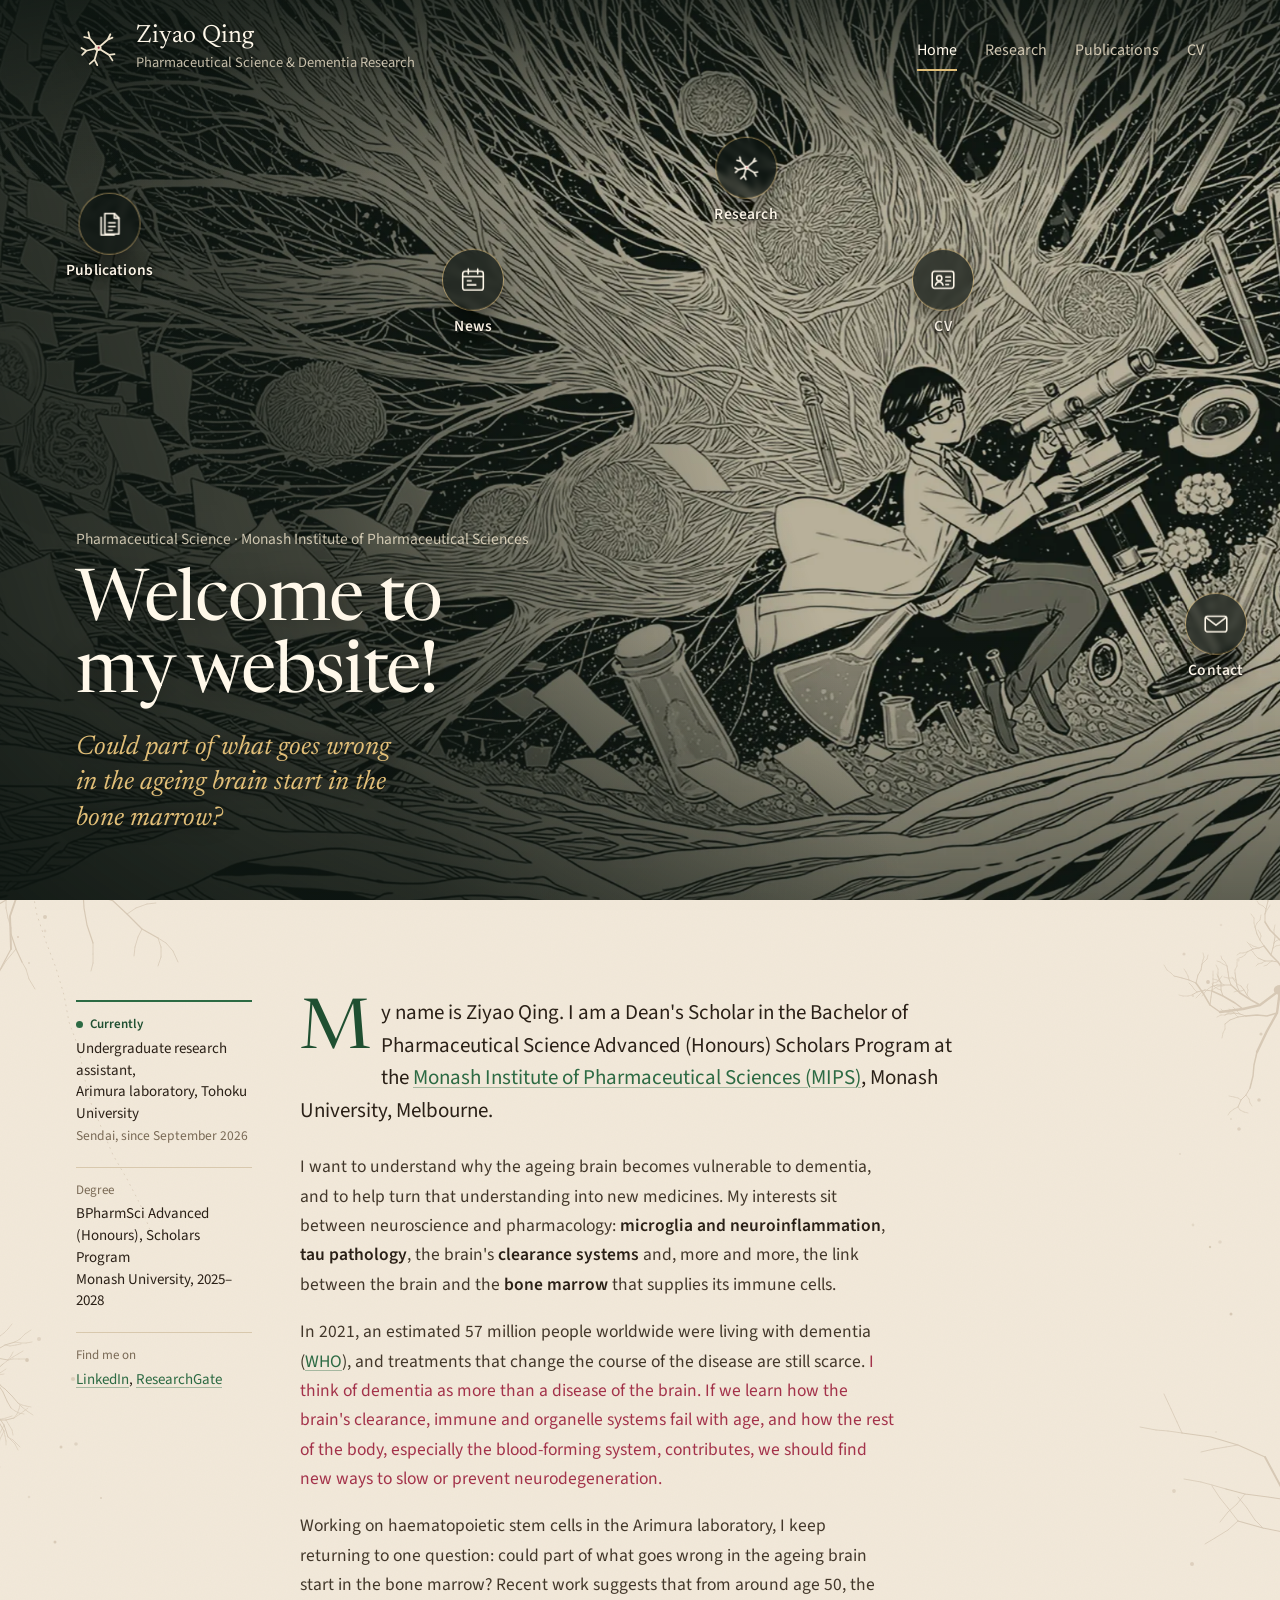
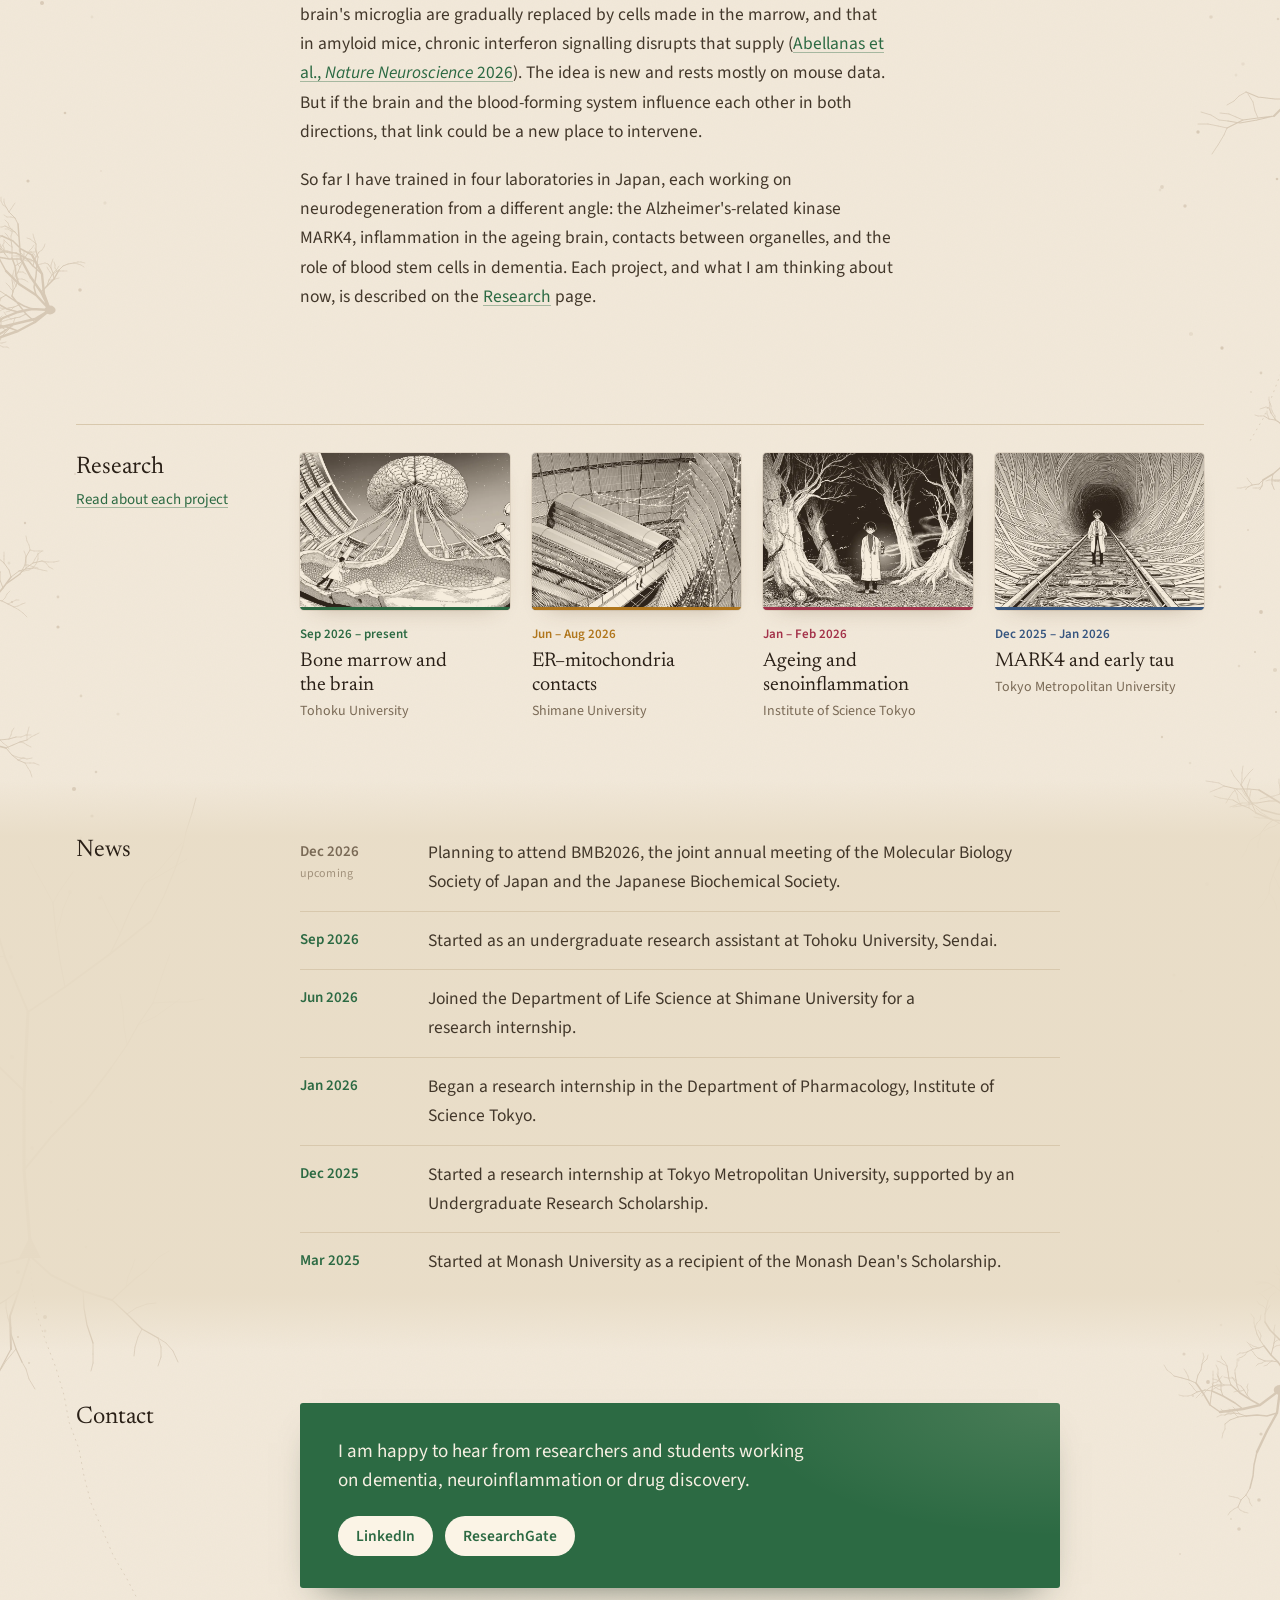
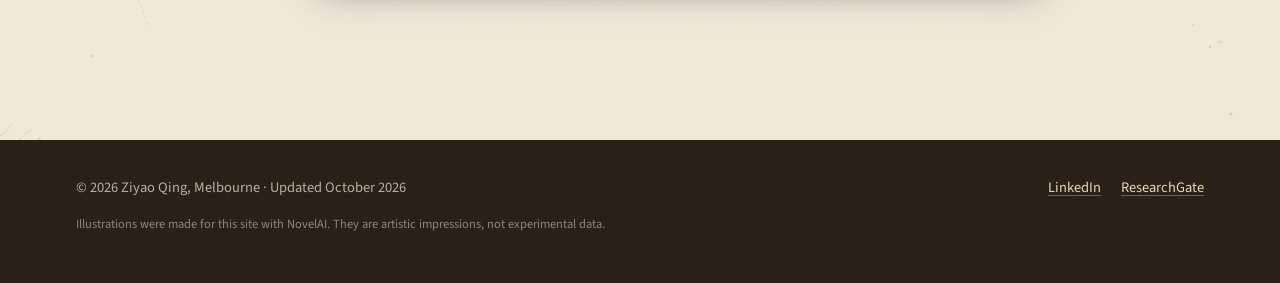
==== index.html @ 6b6a78ce "Illustrated redesign after yachie-lab.org: ink-illustration home map with hotspots, illustrated page" ====
<!doctype html>
<html lang="en">
<head>
  <meta charset="utf-8">
  <meta name="viewport" content="width=device-width, initial-scale=1">
  <title>Ziyao Qing – Pharmaceutical Science &amp; Dementia Research</title>
  <meta name="description" content="Personal website of Ziyao Qing, Dean's Scholar at the Monash Institute of Pharmaceutical Sciences, researching dementia and drug discovery.">
  <meta property="og:type" content="website">
  <meta property="og:title" content="Ziyao Qing">
  <meta property="og:description" content="Pharmaceutical science student at Monash researching how the ageing body pushes the brain toward dementia.">
  <meta property="og:image" content="https://ziyaoqing.github.io/images/art/og.jpg">
  <meta property="og:url" content="https://ziyaoqing.github.io/">
  <meta name="twitter:card" content="summary_large_image">
  <link rel="canonical" href="https://ziyaoqing.github.io/">
  <link rel="icon" type="image/svg+xml" href="images/microglia-glyph.svg">
  <link rel="alternate icon" type="image/png" href="images/favicon.png">
  <link rel="preconnect" href="https://fonts.googleapis.com">
  <link rel="preconnect" href="https://fonts.gstatic.com" crossorigin>
  <link rel="stylesheet" href="https://fonts.googleapis.com/css2?family=Newsreader:ital,opsz,wght@0,6..72,400;0,6..72,500;1,6..72,400&family=Source+Sans+3:wght@400;600&display=swap">
  <link rel="stylesheet" href="style.css">
</head>
<body class="page-home">
  <a class="skip-link" href="#main">Skip to content</a>
  <header class="masthead">
    <div class="wrapper">
      <a href="index.html" class="site-avatar" aria-hidden="true" tabindex="-1"><svg aria-hidden="true" xmlns="http://www.w3.org/2000/svg" viewBox="0 0 64 64" fill="none" stroke="currentColor" stroke-width="2.6" stroke-linecap="round" stroke-linejoin="round"><path d="M32 32 L46 20 M46 20 L53 17 M46 20 L50 12"/><path d="M32 32 L20 18 M20 18 L12 16 M20 18 L18 9"/><path d="M32 32 L15 36 M15 36 L8 32 M15 36 L9 42"/><path d="M32 32 L27 49 M27 49 L20 55 M27 49 L31 57"/><path d="M32 32 L48 42 M48 42 L56 41 M48 42 L53 50"/><ellipse cx="32" cy="32" rx="5.2" ry="4.4" fill="currentColor" stroke="none"/><circle cx="33" cy="31.5" r="1.6" fill="#a3324a" stroke="none"/></svg></a>
      <div class="site-info">
        <a href="index.html" class="site-name">Ziyao Qing</a>
        <p class="site-description">Pharmaceutical Science &amp; Dementia Research</p>
      </div>
      <nav aria-label="Main">
        <a href="index.html" class="active" aria-current="page">Home</a>
        <a href="research.html">Research</a>
        <a href="publications.html">Publications</a>
        <a href="cv.html">CV</a>
      </nav>
    </div>
  </header>

  <section class="hero" aria-label="Introduction">
    <div class="hero-art">
      <div class="hero-breathe">
        <img class="hero-img" src="images/art/hero-1200.webp" srcset="images/art/hero-1200.webp 1200w, images/art/hero-1920.webp 1920w" sizes="100vw" width="1200" height="738" fetchpriority="high" alt="Ink illustration in manga style: a young researcher in a lab coat looks into a microscope beneath an enormous branching tree of glial cells and neurons, with papers and glassware drifting around him.">
        <div class="hero-shade" aria-hidden="true"></div>
        <ul class="spots" aria-label="Explore the site">
          <li><a class="spot" href="publications.html" data-x="15" data-y="27" style="--x:15;--y:27;--i:0"><span class="ring"><svg viewBox="0 0 32 32" aria-hidden="true"><g fill="none" stroke="currentColor" stroke-width="1.7" stroke-linejoin="round" stroke-linecap="round"><path d="M11 5h10l5 5v17H11z"/><path d="M21 5v5h5"/><path d="M7 9v19h14"/><path d="M15 15h7M15 19h7M15 23h4"/></g></svg></span><span class="lbl">Publications</span></a></li>
          <li><a class="spot" href="#news" data-x="39" data-y="33" style="--x:39;--y:33;--i:1"><span class="ring"><svg viewBox="0 0 32 32" aria-hidden="true"><g fill="none" stroke="currentColor" stroke-width="1.7" stroke-linejoin="round" stroke-linecap="round"><rect x="5" y="7" width="22" height="20" rx="2.5"/><path d="M5 12.5h22M11 4.5v5M21 4.5v5"/><path d="M10 17h4M10 21.5h9"/></g></svg></span><span class="lbl">News</span></a></li>
          <li><a class="spot" href="research.html" data-x="57" data-y="21" style="--x:57;--y:21;--i:2"><span class="ring"><svg viewBox="0 0 32 32" aria-hidden="true"><g fill="none" stroke="currentColor" stroke-width="1.7" stroke-linecap="round" stroke-linejoin="round"><path d="M16 16 23 10 26.5 8.5M23 10 25 6"/><path d="M16 16 10 9 6 8M10 9 9 4.5"/><path d="M16 16 7.5 18 4 16M7.5 18 4.5 21"/><path d="M16 16 13.5 24.5 10 27.5M13.5 24.5 15.5 28.5"/><path d="M16 16 24 21 28 20.5M24 21 26.5 25"/></g><ellipse cx="16" cy="16" rx="2.8" ry="2.3" fill="currentColor"/><circle cx="16.5" cy="15.8" r=".9" fill="#d9707f"/></svg></span><span class="lbl">Research</span></a></li>
          <li><a class="spot" href="cv.html" data-x="70" data-y="33" style="--x:70;--y:33;--i:3"><span class="ring"><svg viewBox="0 0 32 32" aria-hidden="true"><g fill="none" stroke="currentColor" stroke-width="1.7" stroke-linejoin="round" stroke-linecap="round"><rect x="4.5" y="7" width="23" height="18" rx="2.5"/><circle cx="12" cy="14.3" r="2.8"/><path d="M8 21.5c.8-2.2 2.3-3.3 4-3.3s3.2 1.1 4 3.3"/><path d="M19 13h5M19 17h5M19 21h3"/></g></svg></span><span class="lbl">CV</span></a></li>
          <li><a class="spot" href="#contact" data-x="88" data-y="70" style="--x:88;--y:70;--i:4"><span class="ring"><svg viewBox="0 0 32 32" aria-hidden="true"><g fill="none" stroke="currentColor" stroke-width="1.7" stroke-linejoin="round" stroke-linecap="round"><rect x="4.5" y="8" width="23" height="16.5" rx="2.5"/><path d="m5.5 9.5 10.5 8 10.5-8"/></g></svg></span><span class="lbl">Contact</span></a></li>
        </ul>
      </div>
    </div>
    <div class="wrapper hero-text">
      <p class="hero-kicker">Pharmaceutical Science &middot; Monash Institute of Pharmaceutical Sciences</p>
      <h1>Welcome to my website!</h1>
      <p class="hero-sub">Could part of what goes wrong in the ageing brain start in the bone marrow?</p>
    </div>
  </section>

  <main class="wrapper" id="main">
    <section class="intro grid2">
      <aside class="label-col">
        <dl class="facts">
          <div class="now"><dt>Currently</dt><dd>Undergraduate research assistant,<br>Arimura laboratory, Tohoku University<br><span class="since">Sendai, since September 2026</span></dd></div>
          <div><dt>Degree</dt><dd>BPharmSci Advanced (Honours), Scholars Program<br>Monash University, 2025–2028</dd></div>
          <div><dt>Find me on</dt><dd><a href="https://www.linkedin.com/in/ziyaoqing8964/">LinkedIn</a>,
            <a href="https://www.researchgate.net/profile/Ziyao-Qing">ResearchGate</a></dd></div>
        </dl>
      </aside>
      <div class="intro-text content">
        <p class="lead">My name is Ziyao Qing. I am a Dean's Scholar in the Bachelor of Pharmaceutical Science Advanced
          (Honours) Scholars Program at the <a href="https://www.monash.edu/pharm">Monash Institute of Pharmaceutical
          Sciences (MIPS)</a>, Monash University, Melbourne.</p>

        <p>I want to understand why the ageing brain becomes vulnerable to dementia, and to help turn that understanding
          into new medicines. My interests sit between neuroscience and pharmacology: <strong>microglia and
          neuroinflammation</strong>, <strong>tau pathology</strong>, the brain's <strong>clearance systems</strong> and,
          more and more, the link between the brain and the <strong>bone marrow</strong> that supplies its immune cells.</p>

        <p>In 2021, an estimated 57 million people worldwide were living with dementia
          (<a href="https://www.who.int/news-room/fact-sheets/detail/dementia">WHO</a>), and treatments that change the
          course of the disease are still scarce. <span class="highlight">I think of dementia as more than a disease of the
          brain. If we learn how the brain's clearance, immune and organelle systems fail with age, and how the rest of the
          body, especially the blood-forming system, contributes, we should find new ways to slow or prevent
          neurodegeneration.</span></p>

        <p>Working on haematopoietic stem cells in the Arimura laboratory, I keep returning to one question: could part of
          what goes wrong in the ageing brain start in the bone marrow? Recent work suggests that from around age 50, the
          brain's microglia are gradually replaced by cells made in the marrow, and that in amyloid mice, chronic interferon
          signalling disrupts that supply
          (<a href="https://doi.org/10.1038/s41593-026-02417-7">Abellanas et al., <em>Nature Neuroscience</em> 2026</a>).
          The idea is new and rests mostly on mouse data. But if the brain and the blood-forming system influence each
          other in both directions, that link could be a new place to intervene.</p>

        <p>So far I have trained in four laboratories in Japan, each working on neurodegeneration from a different angle:
          the Alzheimer's-related kinase MARK4, inflammation in the ageing brain, contacts between organelles, and the role
          of blood stem cells in dementia. Each project, and what I am thinking about now, is described on the
          <a href="research.html">Research</a> page.</p>
      </div>
    </section>

    <section class="grid2 home-sec">
      <div class="label-h">
        <h2>Research</h2>
        <a class="more" href="research.html">Read about each project</a>
      </div>
      <ul class="tiles content" aria-label="Research themes">
      <li class="c-tohoku"><a href="research.html#bone-marrow"><span class="thumb photo"><img src="images/art/tile-tohoku.webp" width="800" height="600" loading="lazy" alt=""></span><span class="when">Sep 2026 – present</span><strong>Bone marrow and the brain</strong><span class="where">Tohoku University</span></a></li>
      <li class="c-shimane"><a href="research.html#organelle-contacts"><span class="thumb photo"><img src="images/art/tile-shimane.webp" width="800" height="600" loading="lazy" alt=""></span><span class="when">Jun – Aug 2026</span><strong>ER–mitochondria contacts</strong><span class="where">Shimane University</span></a></li>
      <li class="c-tokyo"><a href="research.html#senoinflammation"><span class="thumb photo"><img src="images/art/tile-tokyo.webp" width="800" height="600" loading="lazy" alt=""></span><span class="when">Jan – Feb 2026</span><strong>Ageing and senoinflammation</strong><span class="where">Institute of Science Tokyo</span></a></li>
      <li class="c-tmu"><a href="research.html#mark4"><span class="thumb photo"><img src="images/art/tile-tmu.webp" width="800" height="600" loading="lazy" alt=""></span><span class="when">Dec 2025 – Jan 2026</span><strong>MARK4 and early tau</strong><span class="where">Tokyo Metropolitan University</span></a></li>
      </ul>
    </section>

    <section class="band grid2 home-sec" id="news">
      <h2 class="label-h">News</h2>
      <ul class="news content">
      <li class="upcoming"><time datetime="2026-12">Dec 2026</time><span>Planning to attend BMB2026, the joint annual meeting of the Molecular Biology Society of Japan and the Japanese Biochemical Society.</span></li>
      <li><time datetime="2026-09">Sep 2026</time><span>Started as an undergraduate research assistant at Tohoku University, Sendai.</span></li>
      <li><time datetime="2026-06">Jun 2026</time><span>Joined the Department of Life Science at Shimane University for a research internship.</span></li>
      <li><time datetime="2026-01">Jan 2026</time><span>Began a research internship in the Department of Pharmacology, Institute of Science Tokyo.</span></li>
      <li><time datetime="2025-12">Dec 2025</time><span>Started a research internship at Tokyo Metropolitan University, supported by an Undergraduate Research Scholarship.</span></li>
      <li><time datetime="2025-03">Mar 2025</time><span>Started at Monash University as a recipient of the Monash Dean's Scholarship.</span></li>
      </ul>
    </section>

    <section class="grid2 home-sec" id="contact">
      <h2 class="label-h">Contact</h2>
      <div class="contact-card content">
        <p>I am happy to hear from researchers and students working on dementia, neuroinflammation or drug discovery.</p>
        <p class="contact-links"><a href="https://www.linkedin.com/in/ziyaoqing8964/">LinkedIn</a>
          <a href="https://www.researchgate.net/profile/Ziyao-Qing">ResearchGate</a></p>
      </div>
    </section>
  </main>

  <footer>
    <div class="wrapper">
      <div class="foot">
        <span>&copy; 2026 Ziyao Qing, Melbourne &middot; Updated October 2026</span>
        <span class="links">
          <a href="https://www.linkedin.com/in/ziyaoqing8964/">LinkedIn</a>
          <a href="https://www.researchgate.net/profile/Ziyao-Qing">ResearchGate</a>
        </span>
      </div>
      <p class="credit">Illustrations were made for this site with NovelAI. They are artistic impressions, not experimental data.</p>
    </div>
  </footer>

  <script>
  (function () {
    var hero = document.querySelector('.hero'); if (!hero) return;
    var art = hero.querySelector('.hero-art'), img = hero.querySelector('.hero-img');
    var spots = hero.querySelectorAll('.spot'), IW = 1200, IH = 738;
    function place() {
      var w = art.clientWidth, h = art.clientHeight, s = Math.max(w / IW, h / IH);
      var pos = getComputedStyle(img).objectPosition.split(' ');
      var ox = (w - IW * s) * parseFloat(pos[0]) / 100, oy = (h - IH * s) * parseFloat(pos[1]) / 100;
      var ar = art.getBoundingClientRect(), pad = 16;
      var text = [].map.call(hero.querySelectorAll('.hero-text > *'), function (e) { return e.getBoundingClientRect(); });
      for (var i = 0; i < spots.length; i++) {
        var a = spots[i];
        // keep every hotspot inside the visible frame, clear of the header
        var x = Math.min(Math.max(a.dataset.x / 100 * IW * s + ox, pad + 64), w - pad - 64);
        var y = Math.min(Math.max(a.dataset.y / 100 * IH * s + oy, pad + 140), h - pad - 70);
        a.style.left = x + 'px'; a.style.top = y + 'px';
        // and never on top of the title block
        var cx = ar.left + x, cy = ar.top + y, clash = text.some(function (r) {
          return cx + 60 > r.left && cx - 60 < r.right && cy + 50 > r.top && cy - 40 < r.bottom;
        });
        a.parentNode.hidden = clash;
      }
    }
    place(); window.addEventListener('resize', place);
    var reduce = window.matchMedia('(prefers-reduced-motion: reduce)').matches;
    if (!reduce && window.matchMedia('(pointer: fine)').matches) {
      hero.addEventListener('pointermove', function (e) {
        var r = hero.getBoundingClientRect();
        art.style.setProperty('--px', (((e.clientX - r.left) / r.width - .5) * -14).toFixed(1) + 'px');
        art.style.setProperty('--py', (((e.clientY - r.top) / r.height - .5) * -9).toFixed(1) + 'px');
      });
      hero.addEventListener('pointerleave', function () { art.style.setProperty('--px', '0px'); art.style.setProperty('--py', '0px'); });
    }
  })();
  </script>
</body>
</html>
---- style.css ----
/* ==========================================================
   Ziyao Qing – site styles
   Warm paper, white figure plates, microglia green and a little
   neurite red taken from the header micrograph.
   ========================================================== */
:root {
  --paper: #f2e9da;
  --paper-deep: #e8dcc6;
  --ink: #2a2017;
  --body: #42372a;
  --muted: #7a6a56;
  --faint: #a2927c;
  --rule: #d8c8ad;
  --plate: #fffaf1;
  --glia: #2c6a43;
  --glia-dark: #1f4f31;
  --glia-tint: #e3e8d4;
  --neurite: #a3324a;
  --neurite-dark: #7c2236;
  --sepia: #7a5a36;
  /* one colour per placement, used for blocks, tiles and markers */
  --c-tohoku: #2c6a43;
  --c-shimane: #b0761c;
  --c-tokyo: #a3324a;
  --c-tmu: #36557f;
  --deep: #1f3327;
  /* night plates: the illustrated hero and page banners */
  --night: #0d1511;
  --cream: #efe4cc;
  --gold: #e2bf78;
  --serif: "Newsreader", Georgia, "Times New Roman", serif;
  --sans: "Source Sans 3", "Source Sans Pro", Helvetica, Arial, sans-serif;
  --measure: 66ch;
  --page: 1200px;
  --label: 176px;      /* left label column used on every page */
  --gap: 48px;         /* column gutter */
  --fig: 384px;        /* figure column on the research page */
  --s-section: 112px;  /* between major sections */
  --s-block: 40px;     /* between blocks inside a section */
}

* { box-sizing: border-box; }
html { -webkit-text-size-adjust: 100%; scroll-behavior: smooth; scroll-padding-top: 24px; }
@media (prefers-reduced-motion: reduce) {
  html { scroll-behavior: auto; }
  .hero-img, .hero-breathe, .spot, .spot .ring::after { animation: none !important; }
  .spot { opacity: 1 !important; }
  .hero-art { transition: none; }
}

html { overflow-x: clip; }
body {
  margin: 0; min-height: 100vh; min-height: 100svh; display: flex; flex-direction: column;
  background-color: var(--paper);
  background-image:
    url("images/bg-cells.svg"),
    radial-gradient(ellipse 80% 60% at 50% 0%, rgba(255, 246, 228, .9), rgba(255, 246, 228, 0) 70%),
    url("data:image/svg+xml,%3Csvg xmlns='http://www.w3.org/2000/svg' width='220' height='220'%3E%3Cfilter id='n'%3E%3CfeTurbulence type='fractalNoise' baseFrequency='.8' numOctaves='3' stitchTiles='stitch'/%3E%3CfeColorMatrix values='0 0 0 0 .42 0 0 0 0 .3 0 0 0 0 .16 0 0 0 .035 0'/%3E%3C/filter%3E%3Crect width='100%25' height='100%25' filter='url(%23n)'/%3E%3C/svg%3E");
  background-repeat: repeat-y, no-repeat, repeat;
  background-position: center 90px, center top, 0 0;
  background-size: 1600px auto, 100% 900px, 220px 220px;
  color: var(--body);
  font: 17.5px/1.68 var(--sans);
  font-feature-settings: "kern", "liga";
  text-rendering: optimizeLegibility;
  -webkit-font-smoothing: antialiased;
}

a { color: var(--glia); text-decoration: underline; text-decoration-color: rgba(44, 106, 67, .38);
    text-decoration-thickness: 1px; text-underline-offset: 3px; transition: text-decoration-color .15s; }
a:hover { color: var(--glia-dark); text-decoration-color: currentColor; }
a:focus-visible { outline: 2px solid var(--glia); outline-offset: 3px; border-radius: 2px; }

.wrapper { max-width: var(--page); margin: 0 auto; padding: 0 36px; }

h1, h2, h3 { font-family: var(--serif); font-weight: 400; color: var(--ink); font-optical-sizing: auto; text-wrap: balance; }
p, li, figcaption { text-wrap: pretty; }
.skip-link { position: absolute; left: 16px; top: -60px; background: var(--ink); color: #fff; padding: 8px 14px; border-radius: 4px; z-index: 10; text-decoration: none; }
.skip-link:focus { top: 12px; }
h1 { font-size: clamp(34px, 4.4vw, 46px); line-height: 1.08; letter-spacing: -0.012em; margin: 0 0 28px; }
h2 { font-size: 28px; line-height: 1.2; letter-spacing: -0.005em; margin: 64px 0 18px; }
h3 { font-size: 21px; line-height: 1.3; margin: 0 0 4px; font-weight: 500; }
p { margin: 0 0 18px; }
strong { color: var(--ink); font-weight: 600; }

.highlight { color: var(--neurite); }
.note { color: var(--muted); font-size: 15px; line-height: 1.6; }
.placeholder { color: var(--muted); }

/* ---------- header ----------
   Like the Yachie lab site, the header is printed onto the
   illustration at the top of each page rather than on a bar. */
.masthead { position: absolute; top: 0; left: 0; right: 0; z-index: 6; color: var(--cream); }
.masthead .wrapper { display: flex; align-items: center; gap: 16px; min-height: 96px; flex-wrap: wrap; }
.site-avatar { display: block; color: var(--cream); }
.site-avatar svg { width: 44px; height: 44px; display: block; filter: drop-shadow(0 1px 8px rgba(0, 0, 0, .55)); }
.site-info { flex: 1 1 auto; min-width: 0; }
.site-name { display: block; font-family: var(--serif); font-size: 25px; line-height: 1.1; color: #fff8ea; text-decoration: none;
  text-shadow: 0 1px 14px rgba(0, 0, 0, .6); }
.site-name:hover { color: #fff; }
.site-description { margin: 3px 0 0; color: rgba(239, 228, 204, .8); font-size: 14.5px; line-height: 1.3; text-shadow: 0 1px 10px rgba(0, 0, 0, .7); }
nav { display: flex; gap: 28px; }
nav a {
  color: rgba(239, 228, 204, .84); font-size: 16px; text-decoration: none; padding: 36px 0 32px; position: relative;
  transition: color .15s; text-shadow: 0 1px 10px rgba(0, 0, 0, .7);
}
nav a::after { content: ""; position: absolute; left: 0; right: 0; bottom: 24px; height: 2px; background: transparent; transition: background-color .15s; }
nav a:hover { color: #fff; }
nav a:hover::after { background: rgba(226, 191, 120, .5); }
nav a.active { color: #fff8ea; }
nav a.active::after { background: var(--gold); }
.masthead a:focus-visible { outline-color: var(--gold); }

/* ---------- page banner (inner pages) ---------- */
.banner { position: relative; height: clamp(190px, 21vw, 300px); background: var(--night); overflow: hidden; }
.banner img { position: absolute; inset: 0; width: 100%; height: 100%; object-fit: cover; }
.banner::after { content: ""; position: absolute; inset: 0;
  background: linear-gradient(180deg, rgba(13, 21, 17, .82) 0%, rgba(13, 21, 17, .28) 52%, rgba(13, 21, 17, .5) 100%); }
.banner + main.wrapper { padding-top: 72px; }

main.wrapper { width: 100%; flex: 1 0 auto; padding-top: 80px; padding-bottom: 24px; }
.prose > * { max-width: 720px; }

/* ==========================================================
   Layout system
   Every page shares one axis: a narrow label column on the
   left (176px) and the content column to its right. Section
   headings, dates, CV categories and the research labels all
   sit in that left column, so the eye always finds the same
   edge. Research adds a third column for figures.
   ========================================================== */
.grid2 { display: grid; grid-template-columns: var(--label) minmax(0, 1fr); column-gap: var(--gap); margin-top: var(--s-section); align-items: start; }
.grid2 > .label-h, .grid2 > .label-col { grid-column: 1; }
.grid2 > .content { grid-column: 2; }
.label-h { margin: 0; font-size: 24px; line-height: 1.2; position: sticky; top: 32px; }
.label-h h2 { margin: 0; font-size: 24px; line-height: 1.2; }
.label-h .more { display: inline-block; margin-top: 10px; font-size: 15px; }
.grid2 + .grid2:not(.band) { padding-top: 28px; border-top: 1px solid var(--rule); }

/* ---------- page titles ---------- */
.page-title { display: grid; grid-template-columns: var(--label) minmax(0, 1fr); column-gap: var(--gap); }
main > h1 { margin-bottom: 18px; }
.intro-line { max-width: var(--measure); font-size: 19px; line-height: 1.6; color: var(--body); margin: 0; }

/* ---------- hero (home): the illustration is the map ---------- */
.hero { position: relative; background: var(--night); color: #fff; overflow: hidden; height: clamp(620px, 100svh, 960px); }
.hero-art { position: absolute; inset: -16px; transform: translate3d(var(--px, 0px), var(--py, 0px), 0);
  transition: transform 1.1s cubic-bezier(.2, .7, .2, 1); }
.hero-breathe { position: absolute; inset: 0; animation: breathe 20s ease-in-out 2.8s infinite alternate; transform-origin: 60% 40%; }
.hero-img { position: absolute; inset: 0; width: 100%; height: 100%; object-fit: cover; object-position: 50% 40%;
  animation: hero-in 2.8s cubic-bezier(.2, .7, .2, 1) both; }
@keyframes hero-in { from { transform: scale(1.07); opacity: 0; } to { transform: scale(1); opacity: 1; } }
@keyframes breathe { from { transform: scale(1); } to { transform: scale(1.02); } }
.hero-shade { position: absolute; inset: 0; pointer-events: none; background:
    linear-gradient(180deg, rgba(13, 21, 17, .78) 0%, rgba(13, 21, 17, 0) 22%),
    linear-gradient(72deg, rgba(13, 21, 17, .92) 0%, rgba(13, 21, 17, .7) 28%, rgba(13, 21, 17, 0) 58%),
    linear-gradient(0deg, rgba(13, 21, 17, .55) 0%, rgba(13, 21, 17, 0) 30%); }

.spots { position: absolute; inset: 0; margin: 0; padding: 0; list-style: none; }
.spot {
  position: absolute; left: calc(var(--x) * 1%); top: calc(var(--y) * 1%); transform: translate(-50%, -50%);
  display: grid; justify-items: center; gap: 9px; color: #fff8ea; text-decoration: none;
  opacity: 0; animation: spot-in .8s cubic-bezier(.2, .7, .2, 1) forwards; animation-delay: calc(1.2s + var(--i) * .14s);
}
.spot .ring {
  position: relative; width: 60px; height: 60px; border-radius: 50%; display: grid; place-items: center;
  background: rgba(13, 21, 17, .66); box-shadow: 0 0 0 1px rgba(226, 191, 120, .6), 0 10px 26px -10px rgba(0, 0, 0, .9);
  -webkit-backdrop-filter: blur(3px); backdrop-filter: blur(3px); transition: background-color .2s, box-shadow .2s, transform .3s;
}
.spot .ring::after {
  content: ""; position: absolute; inset: -1px; border-radius: 50%; border: 1px solid var(--gold); opacity: 0;
  animation: spot-pulse 4.2s ease-out infinite; animation-delay: calc(2.4s + var(--i) * .7s);
}
.spot svg { width: 30px; height: 30px; display: block; }
.spot .lbl { font-size: 15.5px; font-weight: 600; letter-spacing: .01em; line-height: 1;
  text-shadow: 0 1px 2px rgba(0, 0, 0, .95), 0 0 16px rgba(0, 0, 0, .9); }
.spot:hover .ring, .spot:focus-visible .ring { background: rgba(31, 79, 49, .9); box-shadow: 0 0 0 2px var(--gold), 0 12px 28px -10px rgba(0, 0, 0, .9); transform: scale(1.07); }
.spot:hover .lbl, .spot:focus-visible .lbl { color: #fff; }
.spot:focus-visible { outline: none; }
.spot:focus-visible .lbl { text-decoration: underline; text-underline-offset: 4px; }
@keyframes spot-in { from { opacity: 0; transform: translate(-50%, calc(-50% + 10px)); } to { opacity: 1; transform: translate(-50%, -50%); } }
@keyframes spot-pulse { 0% { transform: scale(1); opacity: .75; } 70%, 100% { transform: scale(1.8); opacity: 0; } }

.hero-text { position: absolute; left: 0; right: 0; bottom: 0; z-index: 3; padding-bottom: 64px; pointer-events: none; }
.hero-text > * { pointer-events: auto; }
.hero-kicker { margin: 0 0 16px; font-size: 15.5px; color: rgba(239, 228, 204, .82); width: fit-content; max-width: 100%; }
.hero h1, .hero-sub { width: fit-content; }
.hero h1 { color: #fff8ea; margin: 0 0 18px; font-size: clamp(46px, 5.6vw, 78px); line-height: 1.0; letter-spacing: -0.018em;
  max-width: 11ch; text-shadow: 0 2px 30px rgba(0, 0, 0, .5); }
.hero-sub { margin: 0; font-family: var(--serif); font-style: italic; font-size: clamp(21px, 2.1vw, 27px); line-height: 1.32;
  color: var(--gold); max-width: 25ch; text-shadow: 0 1px 18px rgba(0, 0, 0, .7); }
.hero + main.wrapper { padding-top: 96px; }

/* ---------- home ---------- */
.intro { margin-top: 0; }
.intro-text p { max-width: var(--measure); }
.intro-text p:last-child { margin-bottom: 0; }
.intro-text .lead { font-size: 21px; line-height: 1.55; color: var(--ink); margin-bottom: 26px; }
.intro-text .lead::first-letter { font-family: var(--serif); float: left; font-size: 3.3em; line-height: .86; padding: 6px 10px 0 0; color: var(--glia-dark); }
.label-col { position: sticky; top: 32px; }
.facts { margin: 4px 0 0; padding: 0; display: grid; gap: 20px; }
.facts div { display: grid; gap: 2px; padding-top: 12px; border-top: 1px solid var(--rule); }
.facts dt { font-size: 13px; color: var(--muted); }
.facts .now { border-top-color: var(--glia); border-top-width: 2px; }
.facts .now dt { color: var(--glia-dark); font-weight: 600; display: flex; align-items: center; gap: 7px; }
.facts .now dt::before { content: ""; width: 7px; height: 7px; border-radius: 50%; background: var(--glia); flex: none; }
.facts .since { color: var(--muted); font-size: 13.5px; }
.facts dd { margin: 0; font-size: 15px; line-height: 1.45; color: var(--ink); }
.contact { max-width: var(--measure); margin: 0; font-size: 18px; }

ul.news { list-style: none; padding: 0; margin: 0; max-width: 760px; }
ul.news li { display: grid; grid-template-columns: 104px 1fr; gap: 0 24px; padding: 14px 0; border-bottom: 1px solid var(--rule); }
ul.news li:first-child { padding-top: 2px; }
ul.news li:last-child { border-bottom: 0; }
ul.news time { color: var(--glia); font-size: 15px; font-weight: 600; font-variant-numeric: tabular-nums; padding-top: 1px; }
ul.news li.upcoming time { color: var(--muted); }
ul.news li.upcoming time::after { content: "upcoming"; display: block; font-size: 12px; font-weight: 400; color: var(--faint); letter-spacing: .01em; }

/* theme tiles (home + research) */
.tiles { display: grid; grid-template-columns: repeat(4, minmax(0, 1fr)); gap: 28px 22px; margin: 0; padding: 0; list-style: none; }
.tiles a { display: block; color: var(--body); text-decoration: none; }
.tiles .thumb {
  aspect-ratio: 4 / 3; background: var(--plate); border-radius: 4px; overflow: hidden;
  display: flex; align-items: center; justify-content: center; padding: 12px;
  box-shadow: 0 0 0 1px rgba(90,62,30,.10), 0 10px 22px -16px rgba(90,62,30,.45); transition: box-shadow .2s, transform .25s;
}
.tiles .thumb img { display: block; max-width: 100%; max-height: 100%; width: auto; height: auto; mix-blend-mode: multiply; transition: transform .35s ease; }
.tiles a:hover .thumb { box-shadow: 0 0 0 1px var(--glia), 0 14px 26px -16px rgba(90,62,30,.55); transform: translateY(-2px); }
.tiles a:hover .thumb img { transform: scale(1.03); }
@media (prefers-reduced-motion: reduce) { .tiles .thumb, .tiles .thumb img { transition: none; } .tiles a:hover .thumb, .tiles a:hover .thumb img { transform: none; } }
.tiles .thumb.photo { padding: 0; }
.tiles .thumb.photo img { width: 100%; height: 100%; object-fit: cover; mix-blend-mode: normal; }
.tiles .when { display: block; margin-top: 14px; font-size: 13px; color: var(--muted); font-variant-numeric: tabular-nums; }
.tiles strong { display: block; font-family: var(--serif); font-weight: 400; font-size: 20px; line-height: 1.22; color: var(--ink); margin-top: 3px; }
.tiles a:hover strong { color: var(--glia-dark); }
.tiles .where { display: block; font-size: 14px; color: var(--muted); margin-top: 3px; }

/* ---------- research page ---------- */
.research-hero { display: grid; grid-template-columns: minmax(0, 1fr) var(--fig); column-gap: var(--gap); align-items: center; }
.research-hero > .hero-copy::before { content: ""; display: block; width: 36px; height: 3px; background: linear-gradient(90deg, var(--glia), var(--neurite)); margin-bottom: 28px; }
.research-hero h1 { font-size: clamp(38px, 5vw, 60px); line-height: 1.04; letter-spacing: -0.016em; max-width: 17ch; margin-bottom: 28px; }
.research-hero .lede { font-size: 20px; line-height: 1.6; max-width: 58ch; color: var(--ink); margin: 0; }
.research-hero .tiles { grid-column: 1 / -1; margin-top: 72px; }
.glia-canvas { width: 100%; aspect-ratio: 1; display: block; cursor: crosshair; }
.glia-canvas canvas { width: 100%; height: 100%; display: block; }

.tags { display: flex; flex-wrap: wrap; gap: 8px; margin: 0 0 var(--s-block); padding: 0; list-style: none; }
.tags li { background: var(--plate); box-shadow: 0 0 0 1px rgba(90,62,30,.14); color: var(--glia-dark); padding: 3px 13px; border-radius: 999px; font-size: 14.5px; }
.interest-grid { display: grid; grid-template-columns: repeat(2, minmax(0, 1fr)); gap: 32px var(--gap); margin: 0 0 56px; }
.interest-grid h3 { font-size: 20px; margin-bottom: 6px; }
.interest-grid p { margin: 0; font-size: 16.5px; }
.fig-row { display: grid; grid-template-columns: repeat(2, minmax(0, 1fr)); gap: var(--gap); margin: 0 0 28px; align-items: start; }
.interests .note { margin: 0; max-width: var(--measure); }

/* one placement = one three-column grid */
.theme {
  display: grid; grid-template-columns: var(--label) minmax(0, 1fr) var(--fig); column-gap: var(--gap); row-gap: 44px;
  align-items: start; margin-top: var(--s-section); padding-top: 34px; border-top: 1px solid var(--ink);
}
.theme-head { display: contents; }
.theme-meta { grid-column: 1; font-size: 15px; line-height: 1.5; color: var(--muted); margin: 0; padding-top: 10px; }
.theme-meta::before { content: ""; display: block; width: 36px; height: 3px; background: linear-gradient(90deg, var(--glia), var(--neurite)); margin-bottom: 14px; }
.theme-meta .when { display: block; color: var(--glia); font-weight: 600; font-variant-numeric: tabular-nums; margin-bottom: 2px; }
.theme-title { grid-column: 2 / -1; }
.theme h2 { font-size: clamp(32px, 3.8vw, 44px); line-height: 1.08; letter-spacing: -0.012em; margin: 0 0 14px; max-width: 24ch; }
.theme-topic { font-size: 16px; line-height: 1.55; color: var(--muted); margin: 0; max-width: 70ch; }

.pair { grid-column: 1 / 3; display: grid; grid-template-columns: var(--label) minmax(0, 1fr); column-gap: var(--gap); row-gap: 22px; }
.pair .label { grid-column: 1; margin: 0; padding-top: 1px; font-family: var(--serif); font-style: italic; font-size: 19px; line-height: 1.35; color: var(--ink); }
.pair .text { grid-column: 2; }
.pair .text p { margin: 0; max-width: var(--measure); }
.pair .label-thought { color: var(--neurite-dark); }
.text.thoughts { border-left: 2px solid var(--neurite); padding-left: 24px; margin-left: -26px; }
.fig.side { grid-column: 3; }
.theme > .label { grid-column: 1; margin: 0; padding-top: 14px; font-family: var(--serif); font-style: italic; font-size: 19px; color: var(--muted); }
details.refs.wide { grid-column: 2 / -1; margin: 0; }

/* figures as plates */
.fig { margin: 0; }
.fig .plate { background: var(--plate); border-radius: 3px; padding: 22px; display: flex; justify-content: center; box-shadow: 0 0 0 1px rgba(90,62,30,.10), 0 12px 26px -16px rgba(90,62,30,.42); }
.fig .plate img { display: block; width: auto; max-width: 100%; height: auto; max-height: 320px; mix-blend-mode: multiply; }
.fig .plate img.tall { max-height: 440px; }
.fig .plate.dark { background: #0d1210; padding: 0; overflow: hidden; }
.fig .plate.dark img { mix-blend-mode: normal; width: 100%; max-height: none; }
.fig figcaption { font-size: 14px; line-height: 1.55; color: var(--muted); margin-top: 14px; max-width: 60ch; }
.fig figcaption b { color: var(--ink); font-weight: 600; }
.fig .credit { display: block; margin-top: 5px; font-size: 12.5px; color: var(--faint); }
.fig .credit a { color: var(--muted); }

details.refs { border-top: 1px solid var(--rule); border-bottom: 1px solid var(--rule); }
details.refs summary {
  cursor: pointer; list-style: none; padding: 14px 0; font-size: 15.5px; color: var(--ink); font-weight: 600;
  display: flex; justify-content: space-between; align-items: center; gap: 16px;
}
details.refs summary::-webkit-details-marker { display: none; }
details.refs summary::after { content: "+"; font-weight: 400; font-size: 22px; line-height: 1; color: var(--glia); }
details.refs[open] summary::after { content: "\2212"; }
details.refs summary:hover { color: var(--glia-dark); }
details.refs summary:focus-visible { outline: 2px solid var(--glia); outline-offset: 2px; }
details.refs .refs-body { padding: 0 0 18px; font-size: 15px; line-height: 1.65; color: var(--muted); max-width: 92ch; }
details.refs .refs-body p { margin: 0 0 10px; }
details.refs .refs-body b { color: var(--ink); font-weight: 600; }

.thread { padding-top: 34px; border-top: 1px solid var(--ink); }
.thread .label-h { font-size: 24px; }
.thread .content { max-width: var(--measure); font-size: 19px; line-height: 1.65; margin: 0; color: var(--ink); }

/* ---------- CV + publications ---------- */
.cv-section { display: grid; grid-template-columns: var(--label) minmax(0, 1fr); column-gap: var(--gap); margin-top: 72px; padding-top: 24px; border-top: 1px solid var(--rule); }
.intro-line + .cv-section { margin-top: 80px; }
.cv-section > h2 { margin: 0; font-size: 24px; position: sticky; top: 32px; align-self: start; }
.cv-list { display: grid; gap: 34px; }
.cv-item { display: grid; grid-template-columns: 148px minmax(0, 1fr); gap: 0 32px; }
.cv-item .when { color: var(--glia); font-size: 15px; font-weight: 600; font-variant-numeric: tabular-nums; padding-top: 3px; line-height: 1.45; margin: 0; }
.cv-item .when .soon { font-size: 12px; font-weight: 400; color: var(--faint); }
.cv-item h3 { font-size: 20px; }
.cv-item .where { color: var(--muted); font-size: 15px; margin: 0 0 8px; }
.cv-item p { margin: 0; max-width: var(--measure); }
.cv-section .tags { margin: 0; }
.cv-section .placeholder { margin: 0; padding-top: 4px; }
.cv-plain { list-style: none; margin: 0; padding: 0; }
.cv-plain li { padding: 11px 0; border-bottom: 1px solid var(--rule); }
.cv-plain li:first-child { padding-top: 2px; }
.cv-plain li:last-child { border-bottom: 0; }
.cv-plain li span { color: var(--muted); }

/* ---------- footer ---------- */
footer { border-top: 1px solid var(--rule); margin-top: 128px; padding: 36px 0 48px; color: var(--muted); font-size: 14.5px; background: var(--paper-deep); position: relative; }
footer .foot { display: flex; justify-content: space-between; gap: 12px 24px; flex-wrap: wrap; }
footer .links { display: flex; gap: 20px; }
footer .credit { margin: 14px 0 0; font-size: 12.5px; color: var(--faint); max-width: 90ch; }
footer .credit a { color: var(--muted); }

/* ---------- warm bands ---------- */
.band { position: relative; padding: 56px 0 60px; }
.band::before {
  content: ""; position: absolute; top: 0; bottom: 0; left: calc(50% - 50vw); right: calc(50% - 50vw); z-index: -1;
  background: linear-gradient(180deg, rgba(232,220,198,0), rgba(232,220,198,.9) 56px, rgba(232,220,198,.9) calc(100% - 56px), rgba(232,220,198,0));
}
.grid2.band { margin-top: calc(var(--s-section) - 56px); }
.band + .grid2 { margin-top: calc(var(--s-section) - 60px); }

/* ---------- responsive ---------- */
@media (max-width: 1180px) {
  :root { --label: 150px; --gap: 36px; --fig: 340px; }
}
@media (max-width: 980px) {
  .theme { grid-template-columns: var(--label) minmax(0, 1fr); }
  .theme-title { grid-column: 2; }
  .fig.side { grid-column: 2; max-width: 520px; }
  .pair { grid-column: 1 / -1; }
  details.refs.wide { grid-column: 2; }
  .tiles { grid-template-columns: repeat(2, minmax(0, 1fr)); }
  .research-hero { grid-template-columns: 1fr; }
  .glia-canvas { max-width: 320px; margin: 24px auto 0; }
  .fig-row { grid-template-columns: 1fr; max-width: 560px; }
}
@media (max-width: 760px) {
  :root { --gap: 0px; --s-section: 72px; --s-block: 28px; }
  body { font-size: 16.5px; }
  .wrapper { padding: 0 20px; }
  .masthead .wrapper { min-height: 0; padding-top: 16px; padding-bottom: 0; gap: 10px 12px; }
  .site-name { font-size: 21px; }
  .site-description { font-size: 13.5px; }
  nav { width: 100%; overflow-x: auto; gap: 22px; }
  nav a { font-size: 15.5px; padding: 8px 0 12px; }
  nav a::after { bottom: 6px; }
  main.wrapper { padding-top: 44px; }
  .hero { height: 88svh; min-height: 560px; }
  .hero-img { object-position: 74% 50%; }
  .spots { display: none; }
  .hero-shade { background:
      linear-gradient(180deg, rgba(13, 21, 17, .85) 0%, rgba(13, 21, 17, 0) 30%),
      linear-gradient(0deg, rgba(13, 21, 17, .95) 0%, rgba(13, 21, 17, .7) 34%, rgba(13, 21, 17, 0) 62%); }
  .hero-text { padding-bottom: 36px; }
  .hero h1 { font-size: 44px; }
  .hero-sub { font-size: 20px; }
  .hero + main.wrapper { padding-top: 52px; }
  .banner { height: 168px; }
  .banner + main.wrapper { padding-top: 44px; }
  .grid2, .cv-section, .theme, .pair, .page-title { grid-template-columns: 1fr; }
  .grid2 > *, .theme > *, .pair > *, .cv-section > *, .theme-meta, .theme-title { grid-column: 1 !important; }
  .fig-row { gap: 36px; }
  .theme-meta { margin-bottom: 6px; }
  .label-h, .label-col, .cv-section > h2 { position: static; margin-bottom: 18px; }
  .label-h h2 { margin: 0; }
  .label-col { order: 2; margin-top: 32px; }
  .facts { grid-template-columns: 1fr 1fr; gap: 16px; }
  .theme { row-gap: 22px; padding-top: 26px; }
  .theme-meta { padding-top: 0; }
  .pair { row-gap: 8px; }
  .pair .text + .label { margin-top: 18px; }
  .text.thoughts { margin-left: 0; padding-left: 18px; }
  .theme > .label { padding-top: 6px; }
  .intro-text .lead { font-size: 19px; }
  .research-hero .lede { font-size: 18px; }
  .research-hero .tiles { margin-top: 48px; }
  .interest-grid { grid-template-columns: 1fr; gap: 24px; }
  ul.news li { grid-template-columns: 1fr; gap: 2px; }
  .cv-item { grid-template-columns: 1fr; gap: 4px; }
  .cv-section { margin-top: 52px; }
  .band { padding: 40px 0 44px; }
  footer { margin-top: 88px; }
  body { background-size: 1100px auto, 100% 600px, 220px 220px; }
}
@media (max-width: 460px) {
  .tiles { grid-template-columns: 1fr 1fr; gap: 24px 14px; }
  .tiles strong { font-size: 17px; }
  .facts { grid-template-columns: 1fr; }
}

/* ---------- print ---------- */
@media print {
  body { font-size: 11pt; color: #000; background: #fff !important; }
  .masthead nav, .skip-link, footer .links, .hero, .banner, .tiles, .chapter-art, .label-h .more { display: none !important; }
  .masthead .site-name, .masthead .site-description, .site-avatar { color: #000 !important; text-shadow: none !important; }
  .masthead { border-bottom: 1px solid #000; position: static; }
  main.wrapper { padding-top: 18pt; }
  a { color: #000; text-decoration: none; }
  .cv-section { break-inside: avoid; margin-top: 18pt; padding-top: 10pt; }
  .cv-section > h2 { position: static; }
  .cv-item .when { color: #000; }
  details.refs { display: none; }
}
.band + .grid2 { border-top: 0 !important; padding-top: 0 !important; }

/* ==========================================================
   Colour blocks
   Each placement owns one colour. It fills the date block at
   the head of its section, tops its tile, marks its CV entry
   and its stop on the route diagram, so colour always means
   "which lab".
   ========================================================== */
.c-tohoku { --accent: var(--c-tohoku); }
.c-shimane { --accent: var(--c-shimane); }
.c-tokyo { --accent: var(--c-tokyo); }
.c-tmu { --accent: var(--c-tmu); }

/* placement header block */
.theme[class*="c-"] { border-top: 2px solid var(--accent); }
.theme[class*="c-"] .theme-meta {
  background: var(--accent); color: rgba(255, 250, 240, .82); padding: 14px 16px 16px; border-radius: 0 0 3px 3px;
  margin-top: -37px; padding-top: 18px; font-size: 14px;
}
.theme[class*="c-"] .theme-meta::before { background: rgba(255, 250, 240, .7); width: 28px; height: 2px; }
.theme[class*="c-"] .theme-meta .when { color: #fffaf0; }
.theme[class*="c-"] .pair .label:not(.label-thought) { color: var(--accent); }

/* tiles: a colour bar under each image, coloured date */
.tiles li[class*="c-"] .thumb { position: relative; }
.tiles li[class*="c-"] .thumb::after { content: ""; position: absolute; left: 0; right: 0; bottom: 0; height: 3px; background: var(--accent); }
.tiles li[class*="c-"] .when { color: var(--accent); font-weight: 600; }

/* CV entries */
.cv-item[class*="c-"] .when { color: var(--accent); }
.cv-item[class*="c-"] > div { border-left: 3px solid var(--accent); padding-left: 20px; margin-left: -23px; }

/* research interests: tinted cards for the four interests */
.interest-grid > div { background: rgba(255, 250, 241, .72); padding: 20px 22px 22px; border-radius: 3px; box-shadow: 0 0 0 1px rgba(90,62,30,.10); }
.interest-grid > div { box-shadow: inset 2px 0 0 var(--glia), 0 0 0 1px rgba(90,62,30,.10); }

/* synthesis: full-bleed deep green block */
.thread { position: relative; margin-top: var(--s-section); padding: 88px 0 96px; border-top: 0; color: #efe6d4; }
.thread::before { content: ""; position: absolute; inset: 0 calc(50% - 50vw); background: var(--deep); z-index: -1;
  background-image: radial-gradient(ellipse 60% 80% at 85% 20%, rgba(44,106,67,.55), rgba(44,106,67,0) 70%), url("images/bg-cells.svg");
  background-size: auto, 1600px auto; background-position: center, center top; }
.thread-inner { margin-top: 0; }
.thread .label-h { color: #fffaf0; position: static; }
.thread .content p { max-width: var(--measure); font-size: 19px; line-height: 1.68; margin: 0; color: #efe6d4; }
.route { list-style: none; margin: 0 0 40px; padding: 0; display: grid; grid-template-columns: repeat(4, minmax(0, 1fr)); position: relative; }
.route::before { content: ""; position: absolute; left: 7px; right: 7px; top: 7px; height: 2px; background: linear-gradient(90deg, var(--c-tohoku), var(--c-tokyo), var(--c-shimane), var(--c-tmu)); opacity: .9; }
.route li { position: relative; padding-top: 28px; padding-right: 12px; }
.route .dot { position: absolute; top: 0; left: 0; width: 16px; height: 16px; border-radius: 50%; background: var(--accent); box-shadow: 0 0 0 4px var(--deep); }
.route b { display: block; font-family: var(--serif); font-weight: 400; font-size: 19px; line-height: 1.25; color: #fffaf0; }
.route span:not(.dot) { display: block; font-size: 13.5px; color: rgba(239,230,212,.65); margin-top: 3px; }
.thread + * { margin-top: 0; }
main:has(> .thread:last-child) + footer { margin-top: 0; }

/* home contact card */
.contact-card { background: var(--c-tohoku); color: #f6efe2; padding: 34px 38px 32px; border-radius: 3px; max-width: 760px;
  background-image: radial-gradient(ellipse 70% 120% at 100% 0%, rgba(255,240,210,.14), rgba(255,240,210,0) 60%);
  box-shadow: 0 18px 36px -22px rgba(30, 50, 35, .7); }
.contact-card p { margin: 0; font-size: 19px; line-height: 1.55; max-width: 52ch; }
.contact-links { margin-top: 20px !important; display: flex; gap: 12px; flex-wrap: wrap; }
.contact-links a { color: var(--c-tohoku); background: #fbf4e6; text-decoration: none; padding: 8px 18px; border-radius: 999px; font-size: 15.5px; font-weight: 600; }
.contact-links a:hover { background: #fff; color: var(--glia-dark); }

/* dark footer */
footer { background: #2a2017; color: rgba(243, 233, 216, .72); border-top: 0; }
footer a { color: #e9d9b8; text-decoration-color: rgba(233, 217, 184, .35); }
footer a:hover { color: #fff; }
footer .credit { color: rgba(243, 233, 216, .5); }
footer .credit a { color: rgba(243, 233, 216, .72); }

@media (max-width: 760px) {
  .theme[class*="c-"] .theme-meta { margin-top: -27px; margin-bottom: 14px; }
  .route { grid-template-columns: 1fr 1fr; row-gap: 24px; }
  .route::before { display: none; }
  .thread { padding: 64px 0 72px; }
  .contact-card { padding: 26px 24px; }
  .cv-item[class*="c-"] > div { margin-left: 0; padding-left: 16px; }
}
main:has(> .thread:last-child) { padding-bottom: 0; }

/* ==========================================================
   Illustrated chapters (research page)
   Each placement opens with an ink illustration printed on the
   page; its colour bar and date block hang from the bottom edge.
   ========================================================== */
.chapter-art { grid-column: 1 / -1; margin: 0; position: relative; }
.chapter-art img { display: block; width: 100%; height: auto; border-radius: 3px 3px 0 0;
  box-shadow: 0 0 0 1px rgba(90, 62, 30, .12), 0 22px 40px -28px rgba(60, 40, 20, .7); }
.chapter-art::after { content: ""; position: absolute; left: 0; right: 0; bottom: 0; height: 4px; background: var(--accent, var(--glia)); }
.theme:has(> .chapter-art) { border-top: 0; padding-top: 0; }
.theme .chapter-art ~ .theme-head .theme-meta { margin-top: -108px; position: relative; z-index: 1;
  box-shadow: 0 16px 30px -18px rgba(30, 20, 10, .7); }

@media (max-width: 760px) {
  .theme .chapter-art ~ .theme-head .theme-meta { margin-top: -40px; margin-left: 12px; margin-right: 12px; }
  .chapter-art img { border-radius: 2px 2px 0 0; }
}
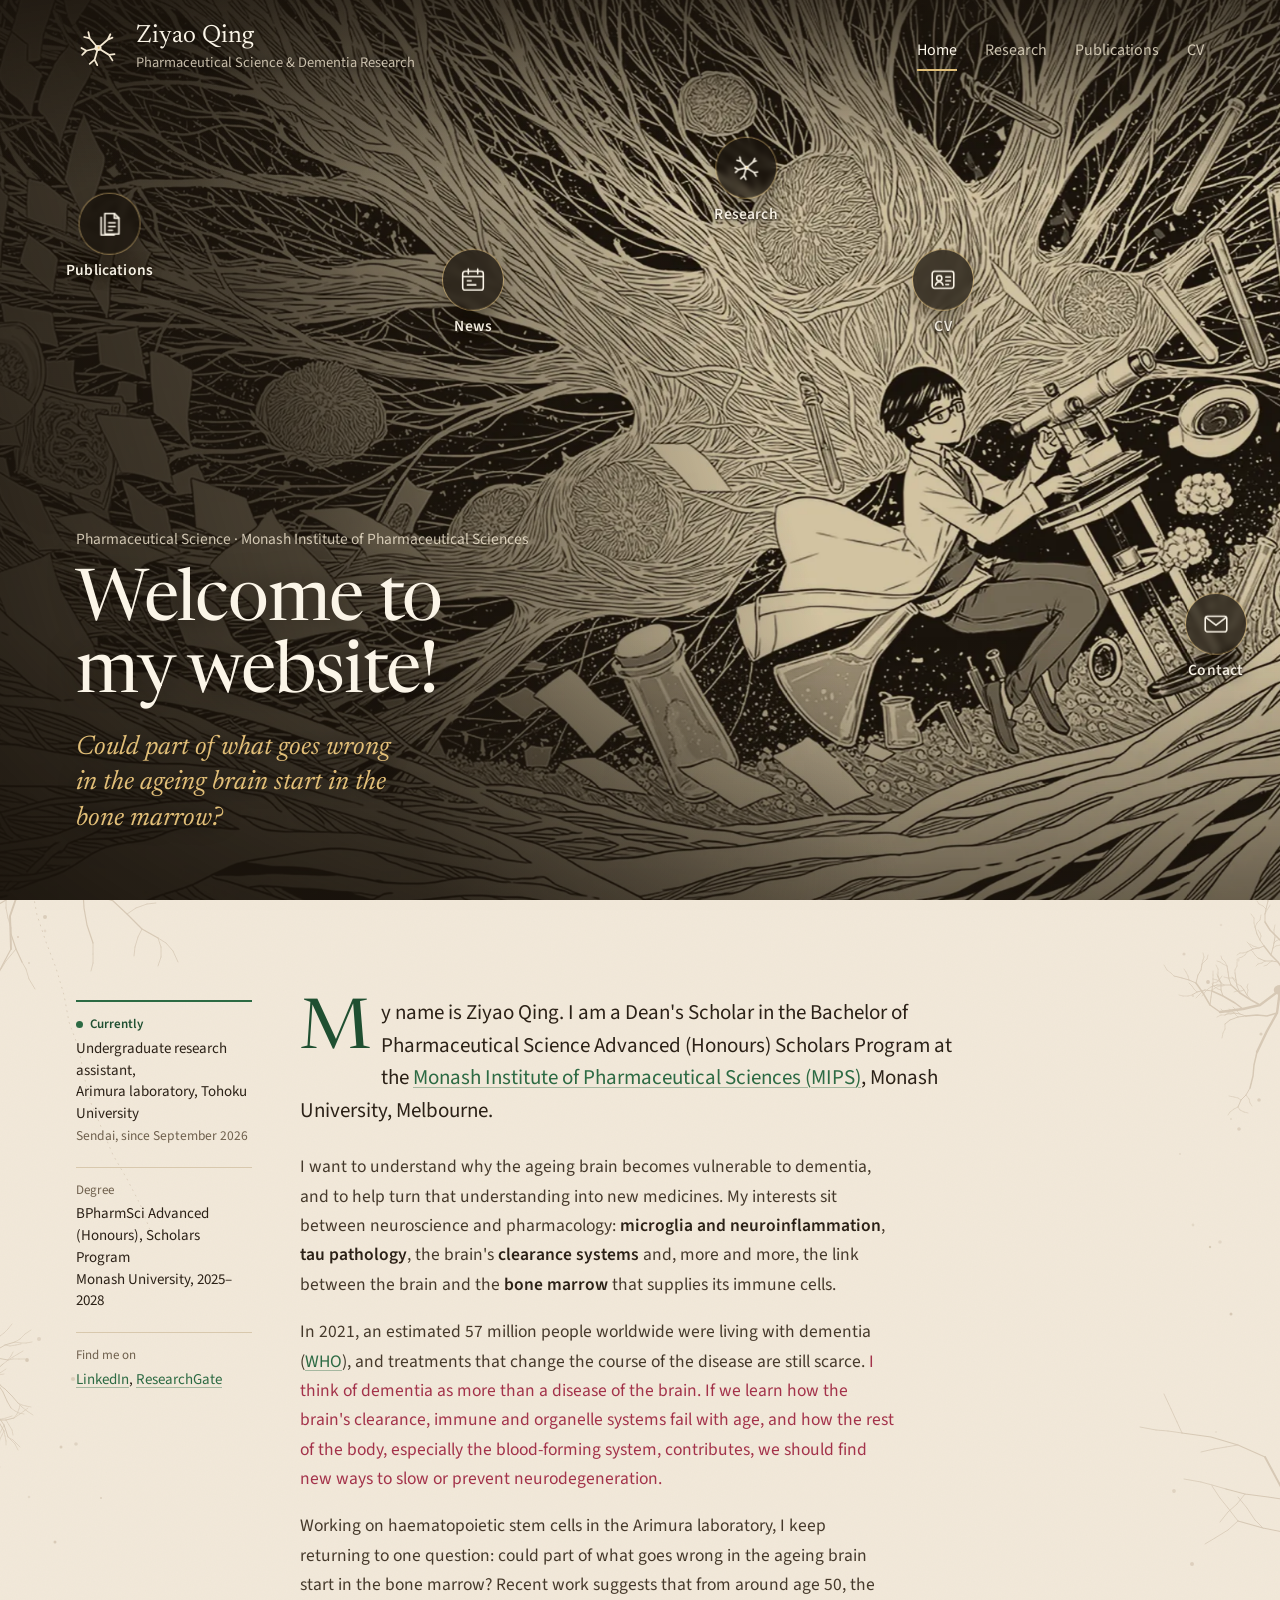
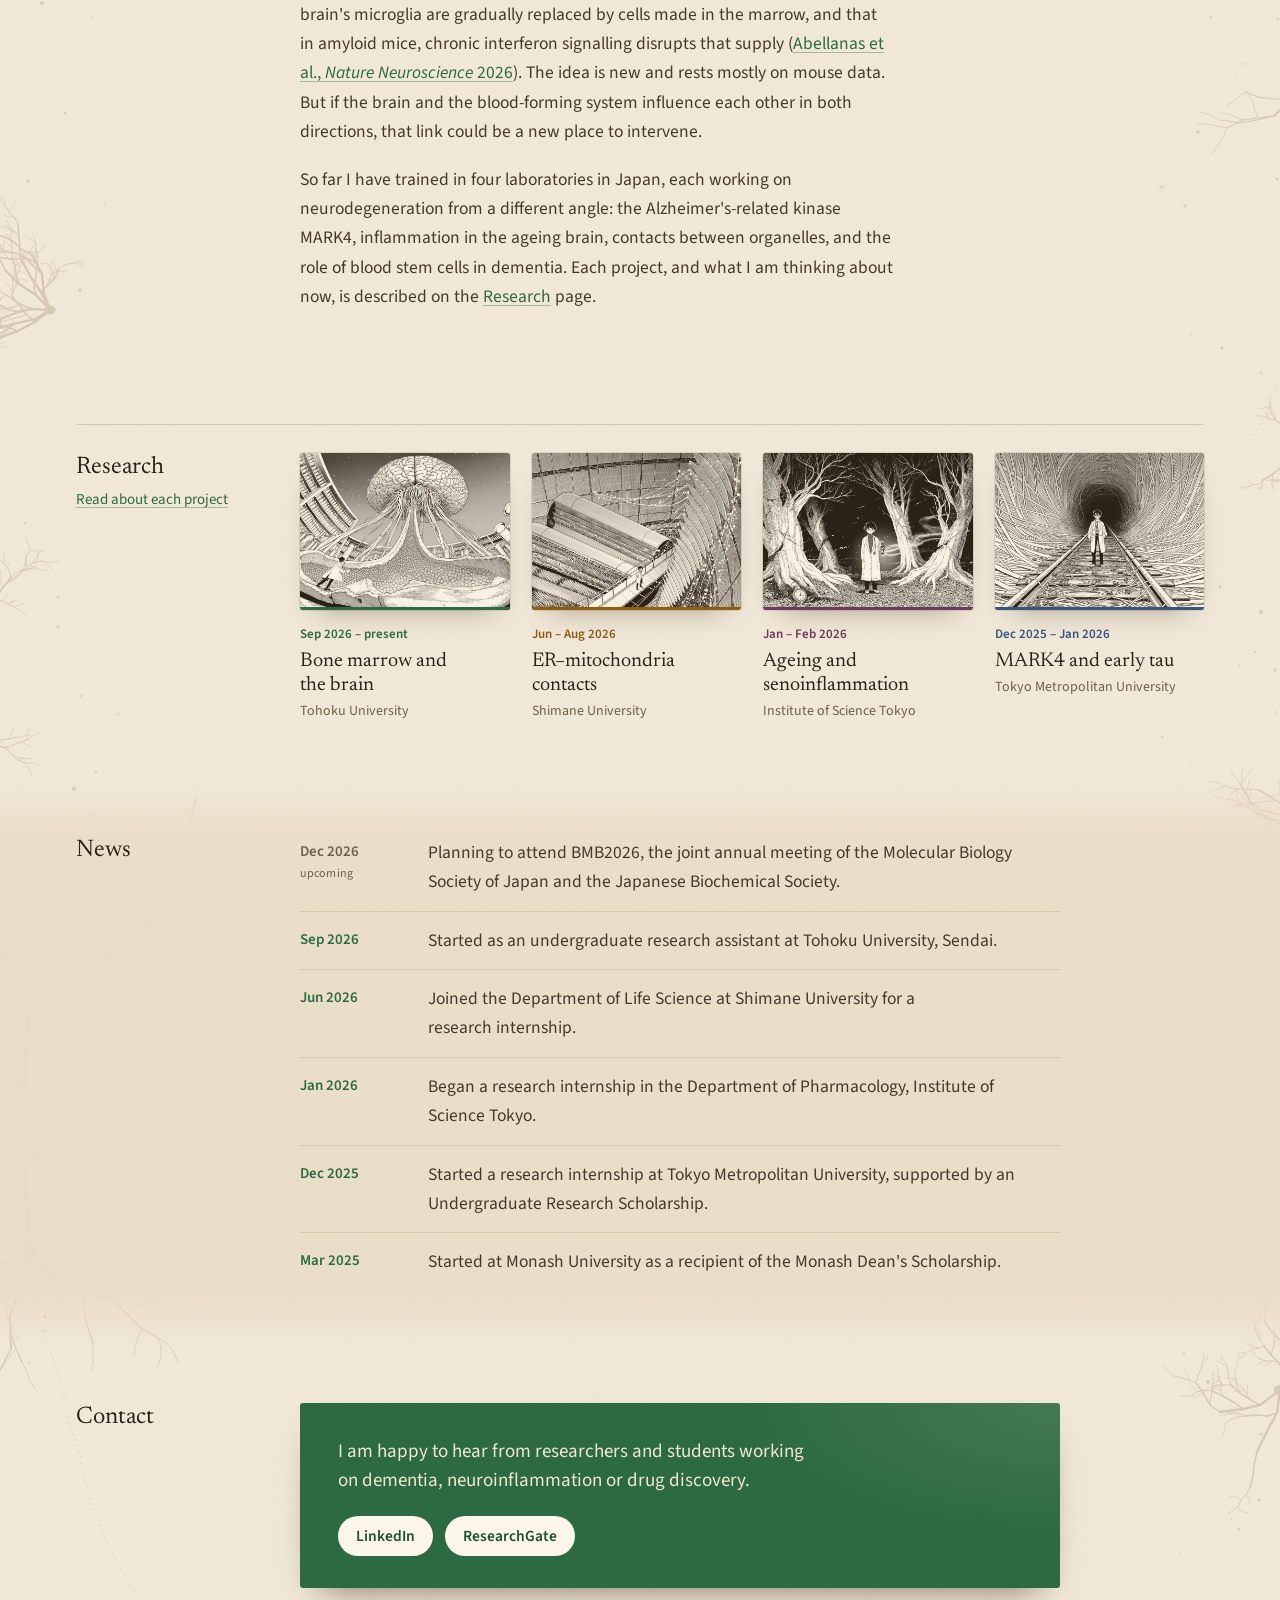
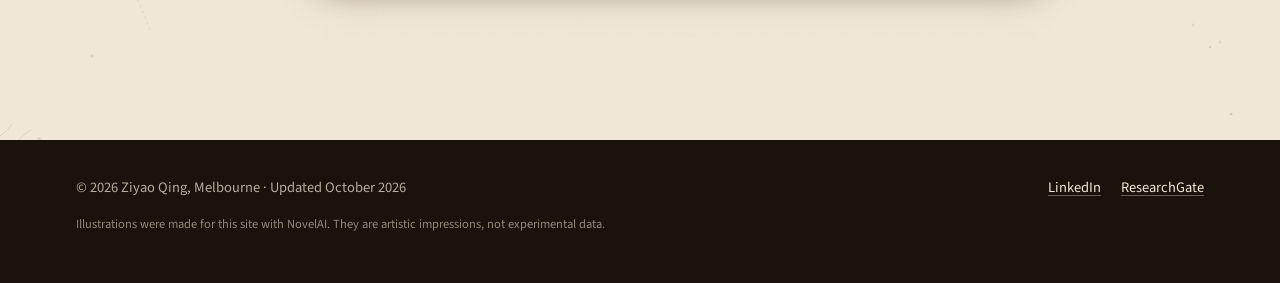
==== commit 3d8f67f0: "One palette across the site: sepia ink on warm paper, green primary, gold on dark - Illustrations re" ====
--- a/index.html
+++ b/index.html
@@ -17,13 +17,13 @@
   <link rel="preconnect" href="https://fonts.googleapis.com">
   <link rel="preconnect" href="https://fonts.gstatic.com" crossorigin>
   <link rel="stylesheet" href="https://fonts.googleapis.com/css2?family=Newsreader:ital,opsz,wght@0,6..72,400;0,6..72,500;1,6..72,400&family=Source+Sans+3:wght@400;600&display=swap">
-  <link rel="stylesheet" href="style.css">
+  <link rel="stylesheet" href="style.css?v=20261027b">
 </head>
 <body class="page-home">
   <a class="skip-link" href="#main">Skip to content</a>
   <header class="masthead">
     <div class="wrapper">
-      <a href="index.html" class="site-avatar" aria-hidden="true" tabindex="-1"><svg aria-hidden="true" xmlns="http://www.w3.org/2000/svg" viewBox="0 0 64 64" fill="none" stroke="currentColor" stroke-width="2.6" stroke-linecap="round" stroke-linejoin="round"><path d="M32 32 L46 20 M46 20 L53 17 M46 20 L50 12"/><path d="M32 32 L20 18 M20 18 L12 16 M20 18 L18 9"/><path d="M32 32 L15 36 M15 36 L8 32 M15 36 L9 42"/><path d="M32 32 L27 49 M27 49 L20 55 M27 49 L31 57"/><path d="M32 32 L48 42 M48 42 L56 41 M48 42 L53 50"/><ellipse cx="32" cy="32" rx="5.2" ry="4.4" fill="currentColor" stroke="none"/><circle cx="33" cy="31.5" r="1.6" fill="#a3324a" stroke="none"/></svg></a>
+      <a href="index.html" class="site-avatar" aria-hidden="true" tabindex="-1"><svg aria-hidden="true" xmlns="http://www.w3.org/2000/svg" viewBox="0 0 64 64" fill="none" stroke="currentColor" stroke-width="2.6" stroke-linecap="round" stroke-linejoin="round"><path d="M32 32 L46 20 M46 20 L53 17 M46 20 L50 12"/><path d="M32 32 L20 18 M20 18 L12 16 M20 18 L18 9"/><path d="M32 32 L15 36 M15 36 L8 32 M15 36 L9 42"/><path d="M32 32 L27 49 M27 49 L20 55 M27 49 L31 57"/><path d="M32 32 L48 42 M48 42 L56 41 M48 42 L53 50"/><ellipse cx="32" cy="32" rx="5.2" ry="4.4" fill="currentColor" stroke="none"/><circle cx="33" cy="31.5" r="1.6" stroke="none" style="fill:var(--gold)"/></svg></a>
       <div class="site-info">
         <a href="index.html" class="site-name">Ziyao Qing</a>
         <p class="site-description">Pharmaceutical Science &amp; Dementia Research</p>
@@ -45,7 +45,7 @@
         <ul class="spots" aria-label="Explore the site">
           <li><a class="spot" href="publications.html" data-x="15" data-y="27" style="--x:15;--y:27;--i:0"><span class="ring"><svg viewBox="0 0 32 32" aria-hidden="true"><g fill="none" stroke="currentColor" stroke-width="1.7" stroke-linejoin="round" stroke-linecap="round"><path d="M11 5h10l5 5v17H11z"/><path d="M21 5v5h5"/><path d="M7 9v19h14"/><path d="M15 15h7M15 19h7M15 23h4"/></g></svg></span><span class="lbl">Publications</span></a></li>
           <li><a class="spot" href="#news" data-x="39" data-y="33" style="--x:39;--y:33;--i:1"><span class="ring"><svg viewBox="0 0 32 32" aria-hidden="true"><g fill="none" stroke="currentColor" stroke-width="1.7" stroke-linejoin="round" stroke-linecap="round"><rect x="5" y="7" width="22" height="20" rx="2.5"/><path d="M5 12.5h22M11 4.5v5M21 4.5v5"/><path d="M10 17h4M10 21.5h9"/></g></svg></span><span class="lbl">News</span></a></li>
-          <li><a class="spot" href="research.html" data-x="57" data-y="21" style="--x:57;--y:21;--i:2"><span class="ring"><svg viewBox="0 0 32 32" aria-hidden="true"><g fill="none" stroke="currentColor" stroke-width="1.7" stroke-linecap="round" stroke-linejoin="round"><path d="M16 16 23 10 26.5 8.5M23 10 25 6"/><path d="M16 16 10 9 6 8M10 9 9 4.5"/><path d="M16 16 7.5 18 4 16M7.5 18 4.5 21"/><path d="M16 16 13.5 24.5 10 27.5M13.5 24.5 15.5 28.5"/><path d="M16 16 24 21 28 20.5M24 21 26.5 25"/></g><ellipse cx="16" cy="16" rx="2.8" ry="2.3" fill="currentColor"/><circle cx="16.5" cy="15.8" r=".9" fill="#d9707f"/></svg></span><span class="lbl">Research</span></a></li>
+          <li><a class="spot" href="research.html" data-x="57" data-y="21" style="--x:57;--y:21;--i:2"><span class="ring"><svg viewBox="0 0 32 32" aria-hidden="true"><g fill="none" stroke="currentColor" stroke-width="1.7" stroke-linecap="round" stroke-linejoin="round"><path d="M16 16 23 10 26.5 8.5M23 10 25 6"/><path d="M16 16 10 9 6 8M10 9 9 4.5"/><path d="M16 16 7.5 18 4 16M7.5 18 4.5 21"/><path d="M16 16 13.5 24.5 10 27.5M13.5 24.5 15.5 28.5"/><path d="M16 16 24 21 28 20.5M24 21 26.5 25"/></g><ellipse cx="16" cy="16" rx="2.8" ry="2.3" fill="currentColor"/><circle cx="16.5" cy="15.8" r=".9" style="fill:var(--gold)"/></svg></span><span class="lbl">Research</span></a></li>
           <li><a class="spot" href="cv.html" data-x="70" data-y="33" style="--x:70;--y:33;--i:3"><span class="ring"><svg viewBox="0 0 32 32" aria-hidden="true"><g fill="none" stroke="currentColor" stroke-width="1.7" stroke-linejoin="round" stroke-linecap="round"><rect x="4.5" y="7" width="23" height="18" rx="2.5"/><circle cx="12" cy="14.3" r="2.8"/><path d="M8 21.5c.8-2.2 2.3-3.3 4-3.3s3.2 1.1 4 3.3"/><path d="M19 13h5M19 17h5M19 21h3"/></g></svg></span><span class="lbl">CV</span></a></li>
           <li><a class="spot" href="#contact" data-x="88" data-y="70" style="--x:88;--y:70;--i:4"><span class="ring"><svg viewBox="0 0 32 32" aria-hidden="true"><g fill="none" stroke="currentColor" stroke-width="1.7" stroke-linejoin="round" stroke-linecap="round"><rect x="4.5" y="8" width="23" height="16.5" rx="2.5"/><path d="m5.5 9.5 10.5 8 10.5-8"/></g></svg></span><span class="lbl">Contact</span></a></li>
         </ul>
--- a/style.css
+++ b/style.css
@@ -1,36 +1,64 @@
 /* ==========================================================
    Ziyao Qing – site styles
-   Warm paper, white figure plates, microglia green and a little
-   neurite red taken from the header micrograph.
+
+   One palette, used everywhere (CSS, inline SVG, canvas and the
+   duotone illustrations):
+   - paper and ink share one warm hue; "night" is the darkest ink
+     and is used for the illustrated hero, page banners and footer
+   - microglia green is the only primary colour; red is kept for
+     emphasis (the thesis sentence and "Current thinking")
+   - gold appears only on night surfaces
+   - each placement owns one earthy hue of equal weight, so cream
+     text on any of them passes WCAG AA
    ========================================================== */
 :root {
+  /* paper & ink */
   --paper: #f2e9da;
-  --paper-deep: #e8dcc6;
-  --ink: #2a2017;
-  --body: #42372a;
-  --muted: #7a6a56;
-  --faint: #a2927c;
+  --paper-2: #e9ddc6;
+  --plate: #fbf5ea;
   --rule: #d8c8ad;
-  --plate: #fffaf1;
-  --glia: #2c6a43;
-  --glia-dark: #1f4f31;
-  --glia-tint: #e3e8d4;
-  --neurite: #a3324a;
-  --neurite-dark: #7c2236;
+  --ink: #2b2117;
+  --body: #45392b;
+  --muted: #6f604d;
   --sepia: #7a5a36;
-  /* one colour per placement, used for blocks, tiles and markers */
-  --c-tohoku: #2c6a43;
-  --c-shimane: #b0761c;
-  --c-tokyo: #a3324a;
-  --c-tmu: #36557f;
-  --deep: #1f3327;
-  /* night plates: the illustrated hero and page banners */
-  --night: #0d1511;
-  --cream: #efe4cc;
+  --night: #19130c;
+  --cream: #f3e8d2;
+  --cream-hi: #fbf5e8;
   --gold: #e2bf78;
+
+  /* colour */
+  --green: #2c6a43;
+  --green-dk: #1f4f31;
+  --green-deep: #1b3124;
+  --red: #a3324a;
+  --red-dk: #7c2236;
+
+  /* placements */
+  --c-tohoku: #2c6a43;   /* moss    */
+  --c-shimane: #8f5c12;  /* ochre   */
+  --c-tokyo: #6c3a5f;    /* plum    */
+  --c-tmu: #36557f;      /* indigo  */
+
+  /* channels for alpha use: rgb(var(--x-rgb) / a) */
+  --night-rgb: 25 19 12;
+  --cream-rgb: 243 232 210;
+  --gold-rgb: 226 191 120;
+  --green-rgb: 44 106 67;
+  --plate-rgb: 251 245 234;
+  --paper2-rgb: 233 221 198;
+  --shade-rgb: 66 46 22;
+
+  /* elevation: one shadow tint taken from the ink */
+  --edge: 0 0 0 1px rgb(var(--shade-rgb) / .11);
+  --lift: 0 0 0 1px rgb(var(--shade-rgb) / .11), 0 14px 28px -18px rgb(var(--shade-rgb) / .5);
+  --lift-hi: 0 0 0 1px rgb(var(--shade-rgb) / .12), 0 24px 44px -28px rgb(var(--shade-rgb) / .75);
+
+  /* type */
   --serif: "Newsreader", Georgia, "Times New Roman", serif;
   --sans: "Source Sans 3", "Source Sans Pro", Helvetica, Arial, sans-serif;
   --measure: 66ch;
+
+  /* layout */
   --page: 1200px;
   --label: 176px;      /* left label column used on every page */
   --gap: 48px;         /* column gutter */
@@ -39,22 +67,15 @@
   --s-block: 40px;     /* between blocks inside a section */
 }
 
+/* ---------- base ---------- */
 * { box-sizing: border-box; }
-html { -webkit-text-size-adjust: 100%; scroll-behavior: smooth; scroll-padding-top: 24px; }
-@media (prefers-reduced-motion: reduce) {
-  html { scroll-behavior: auto; }
-  .hero-img, .hero-breathe, .spot, .spot .ring::after { animation: none !important; }
-  .spot { opacity: 1 !important; }
-  .hero-art { transition: none; }
-}
-
-html { overflow-x: clip; }
+html { -webkit-text-size-adjust: 100%; scroll-behavior: smooth; scroll-padding-top: 24px; overflow-x: clip; }
 body {
   margin: 0; min-height: 100vh; min-height: 100svh; display: flex; flex-direction: column;
   background-color: var(--paper);
   background-image:
     url("images/bg-cells.svg"),
-    radial-gradient(ellipse 80% 60% at 50% 0%, rgba(255, 246, 228, .9), rgba(255, 246, 228, 0) 70%),
+    radial-gradient(ellipse 80% 60% at 50% 0%, rgb(var(--plate-rgb) / .9), rgb(var(--plate-rgb) / 0) 70%),
     url("data:image/svg+xml,%3Csvg xmlns='http://www.w3.org/2000/svg' width='220' height='220'%3E%3Cfilter id='n'%3E%3CfeTurbulence type='fractalNoise' baseFrequency='.8' numOctaves='3' stitchTiles='stitch'/%3E%3CfeColorMatrix values='0 0 0 0 .42 0 0 0 0 .3 0 0 0 0 .16 0 0 0 .035 0'/%3E%3C/filter%3E%3Crect width='100%25' height='100%25' filter='url(%23n)'/%3E%3C/svg%3E");
   background-repeat: repeat-y, no-repeat, repeat;
   background-position: center 90px, center top, 0 0;
@@ -66,68 +87,112 @@
   -webkit-font-smoothing: antialiased;
 }
 
-a { color: var(--glia); text-decoration: underline; text-decoration-color: rgba(44, 106, 67, .38);
-    text-decoration-thickness: 1px; text-underline-offset: 3px; transition: text-decoration-color .15s; }
-a:hover { color: var(--glia-dark); text-decoration-color: currentColor; }
-a:focus-visible { outline: 2px solid var(--glia); outline-offset: 3px; border-radius: 2px; }
+a { color: var(--green); text-decoration: underline; text-decoration-color: rgb(var(--green-rgb) / .38);
+    text-decoration-thickness: 1px; text-underline-offset: 3px; transition: color .15s, text-decoration-color .15s; }
+a:hover { color: var(--green-dk); text-decoration-color: currentColor; }
+:focus-visible { outline: 2px solid var(--green); outline-offset: 3px; border-radius: 2px; }
 
 .wrapper { max-width: var(--page); margin: 0 auto; padding: 0 36px; }
+main.wrapper { width: 100%; flex: 1 0 auto; padding-top: 80px; padding-bottom: 24px; }
 
 h1, h2, h3 { font-family: var(--serif); font-weight: 400; color: var(--ink); font-optical-sizing: auto; text-wrap: balance; }
-p, li, figcaption { text-wrap: pretty; }
-.skip-link { position: absolute; left: 16px; top: -60px; background: var(--ink); color: #fff; padding: 8px 14px; border-radius: 4px; z-index: 10; text-decoration: none; }
-.skip-link:focus { top: 12px; }
 h1 { font-size: clamp(34px, 4.4vw, 46px); line-height: 1.08; letter-spacing: -0.012em; margin: 0 0 28px; }
 h2 { font-size: 28px; line-height: 1.2; letter-spacing: -0.005em; margin: 64px 0 18px; }
 h3 { font-size: 21px; line-height: 1.3; margin: 0 0 4px; font-weight: 500; }
 p { margin: 0 0 18px; }
+p, li, figcaption { text-wrap: pretty; }
 strong { color: var(--ink); font-weight: 600; }
 
-.highlight { color: var(--neurite); }
+.highlight { color: var(--red); }
 .note { color: var(--muted); font-size: 15px; line-height: 1.6; }
 .placeholder { color: var(--muted); }
-
-/* ---------- header ----------
-   Like the Yachie lab site, the header is printed onto the
-   illustration at the top of each page rather than on a bar. */
+.skip-link { position: absolute; left: 16px; top: -60px; background: var(--night); color: var(--cream-hi); padding: 8px 14px;
+  border-radius: 4px; z-index: 10; text-decoration: none; }
+.skip-link:focus { top: 12px; }
+
+/* ---------- header: printed on the illustration ---------- */
 .masthead { position: absolute; top: 0; left: 0; right: 0; z-index: 6; color: var(--cream); }
 .masthead .wrapper { display: flex; align-items: center; gap: 16px; min-height: 96px; flex-wrap: wrap; }
 .site-avatar { display: block; color: var(--cream); }
-.site-avatar svg { width: 44px; height: 44px; display: block; filter: drop-shadow(0 1px 8px rgba(0, 0, 0, .55)); }
+.site-avatar svg { width: 44px; height: 44px; display: block; filter: drop-shadow(0 1px 8px rgb(var(--night-rgb) / .8)); }
 .site-info { flex: 1 1 auto; min-width: 0; }
-.site-name { display: block; font-family: var(--serif); font-size: 25px; line-height: 1.1; color: #fff8ea; text-decoration: none;
-  text-shadow: 0 1px 14px rgba(0, 0, 0, .6); }
-.site-name:hover { color: #fff; }
-.site-description { margin: 3px 0 0; color: rgba(239, 228, 204, .8); font-size: 14.5px; line-height: 1.3; text-shadow: 0 1px 10px rgba(0, 0, 0, .7); }
+.site-name { display: block; font-family: var(--serif); font-size: 25px; line-height: 1.1; color: var(--cream-hi); text-decoration: none;
+  text-shadow: 0 1px 14px rgb(var(--night-rgb) / .85); }
+.site-name:hover { color: var(--cream-hi); }
+.site-description { margin: 3px 0 0; color: rgb(var(--cream-rgb) / .78); font-size: 14.5px; line-height: 1.3;
+  text-shadow: 0 1px 10px rgb(var(--night-rgb) / .9); }
 nav { display: flex; gap: 28px; }
 nav a {
-  color: rgba(239, 228, 204, .84); font-size: 16px; text-decoration: none; padding: 36px 0 32px; position: relative;
-  transition: color .15s; text-shadow: 0 1px 10px rgba(0, 0, 0, .7);
+  color: rgb(var(--cream-rgb) / .8); font-size: 16px; text-decoration: none; padding: 36px 0 32px; position: relative;
+  transition: color .15s; text-shadow: 0 1px 10px rgb(var(--night-rgb) / .9);
 }
 nav a::after { content: ""; position: absolute; left: 0; right: 0; bottom: 24px; height: 2px; background: transparent; transition: background-color .15s; }
-nav a:hover { color: #fff; }
-nav a:hover::after { background: rgba(226, 191, 120, .5); }
-nav a.active { color: #fff8ea; }
+nav a:hover, nav a.active { color: var(--cream-hi); }
+nav a:hover::after { background: rgb(var(--gold-rgb) / .5); }
 nav a.active::after { background: var(--gold); }
-.masthead a:focus-visible { outline-color: var(--gold); }
+.masthead :focus-visible, .hero :focus-visible, footer :focus-visible, .thread :focus-visible, .contact-card :focus-visible { outline-color: var(--gold); }
 
 /* ---------- page banner (inner pages) ---------- */
 .banner { position: relative; height: clamp(190px, 21vw, 300px); background: var(--night); overflow: hidden; }
 .banner img { position: absolute; inset: 0; width: 100%; height: 100%; object-fit: cover; }
 .banner::after { content: ""; position: absolute; inset: 0;
-  background: linear-gradient(180deg, rgba(13, 21, 17, .82) 0%, rgba(13, 21, 17, .28) 52%, rgba(13, 21, 17, .5) 100%); }
+  background: linear-gradient(180deg, rgb(var(--night-rgb) / .84) 0%, rgb(var(--night-rgb) / .3) 52%, rgb(var(--night-rgb) / .55) 100%); }
 .banner + main.wrapper { padding-top: 72px; }
 
-main.wrapper { width: 100%; flex: 1 0 auto; padding-top: 80px; padding-bottom: 24px; }
-.prose > * { max-width: 720px; }
+/* ---------- hero (home): the illustration is the map ---------- */
+.hero { position: relative; background: var(--night); color: var(--cream); overflow: hidden; height: clamp(620px, 100svh, 960px); }
+.hero-art { position: absolute; inset: -16px; transform: translate3d(var(--px, 0px), var(--py, 0px), 0);
+  transition: transform 1.1s cubic-bezier(.2, .7, .2, 1); }
+.hero-breathe { position: absolute; inset: 0; animation: breathe 20s ease-in-out 2.8s infinite alternate; transform-origin: 60% 40%; }
+.hero-img { position: absolute; inset: 0; width: 100%; height: 100%; object-fit: cover; object-position: 50% 40%;
+  animation: hero-in 2.8s cubic-bezier(.2, .7, .2, 1) both; }
+@keyframes hero-in { from { transform: scale(1.07); opacity: 0; } to { transform: scale(1); opacity: 1; } }
+@keyframes breathe { from { transform: scale(1); } to { transform: scale(1.02); } }
+.hero-shade { position: absolute; inset: 0; pointer-events: none; background:
+    linear-gradient(180deg, rgb(var(--night-rgb) / .8) 0%, rgb(var(--night-rgb) / 0) 22%),
+    linear-gradient(72deg, rgb(var(--night-rgb) / .94) 0%, rgb(var(--night-rgb) / .74) 28%, rgb(var(--night-rgb) / 0) 58%),
+    linear-gradient(0deg, rgb(var(--night-rgb) / .6) 0%, rgb(var(--night-rgb) / 0) 30%); }
+
+.spots { position: absolute; inset: 0; margin: 0; padding: 0; list-style: none; }
+.spot {
+  position: absolute; left: calc(var(--x) * 1%); top: calc(var(--y) * 1%); transform: translate(-50%, -50%);
+  display: grid; justify-items: center; gap: 9px; color: var(--cream-hi); text-decoration: none;
+  opacity: 0; animation: spot-in .8s cubic-bezier(.2, .7, .2, 1) forwards; animation-delay: calc(1.2s + var(--i) * .14s);
+}
+.spot .ring {
+  position: relative; width: 60px; height: 60px; border-radius: 50%; display: grid; place-items: center;
+  background: rgb(var(--night-rgb) / .7); box-shadow: 0 0 0 1px rgb(var(--gold-rgb) / .6), 0 10px 26px -10px rgb(var(--night-rgb) / .95);
+  -webkit-backdrop-filter: blur(3px); backdrop-filter: blur(3px); transition: background-color .2s, box-shadow .2s, transform .3s;
+}
+.spot .ring::after {
+  content: ""; position: absolute; inset: -1px; border-radius: 50%; border: 1px solid var(--gold); opacity: 0;
+  animation: spot-pulse 4.2s ease-out infinite; animation-delay: calc(2.4s + var(--i) * .7s);
+}
+.spot svg { width: 30px; height: 30px; display: block; }
+.spot .lbl { font-size: 15.5px; font-weight: 600; letter-spacing: .01em; line-height: 1;
+  text-shadow: 0 1px 2px rgb(var(--night-rgb) / .95), 0 0 16px rgb(var(--night-rgb) / .9); }
+.spot:hover .ring, .spot:focus-visible .ring { background: rgb(var(--night-rgb) / .9); box-shadow: 0 0 0 2px var(--gold), 0 12px 28px -10px rgb(var(--night-rgb) / .95); transform: scale(1.07); }
+.spot:hover .lbl, .spot:focus-visible .lbl { color: var(--gold); }
+.spot:focus-visible { outline: none; }
+.spot:focus-visible .lbl { text-decoration: underline; text-underline-offset: 4px; }
+@keyframes spot-in { from { opacity: 0; transform: translate(-50%, calc(-50% + 10px)); } to { opacity: 1; transform: translate(-50%, -50%); } }
+@keyframes spot-pulse { 0% { transform: scale(1); opacity: .75; } 70%, 100% { transform: scale(1.8); opacity: 0; } }
+
+.hero-text { position: absolute; left: 0; right: 0; bottom: 0; z-index: 3; padding-bottom: 64px; pointer-events: none; }
+.hero-text > * { pointer-events: auto; width: fit-content; max-width: 100%; }
+.hero-kicker { margin: 0 0 16px; font-size: 15.5px; color: rgb(var(--cream-rgb) / .82); }
+.hero h1 { color: var(--cream-hi); margin: 0 0 18px; font-size: clamp(46px, 5.6vw, 78px); line-height: 1.0; letter-spacing: -0.018em;
+  max-width: 11ch; text-shadow: 0 2px 30px rgb(var(--night-rgb) / .6); }
+.hero-sub { margin: 0; font-family: var(--serif); font-style: italic; font-size: clamp(21px, 2.1vw, 27px); line-height: 1.32;
+  color: var(--gold); max-width: 25ch; text-shadow: 0 1px 18px rgb(var(--night-rgb) / .8); }
+.hero + main.wrapper { padding-top: 96px; }
 
 /* ==========================================================
    Layout system
    Every page shares one axis: a narrow label column on the
-   left (176px) and the content column to its right. Section
-   headings, dates, CV categories and the research labels all
-   sit in that left column, so the eye always finds the same
-   edge. Research adds a third column for figures.
+   left and the content column to its right. Section headings,
+   dates, CV categories and the research labels all sit in that
+   column. The research page adds a third column for figures.
    ========================================================== */
 .grid2 { display: grid; grid-template-columns: var(--label) minmax(0, 1fr); column-gap: var(--gap); margin-top: var(--s-section); align-items: start; }
 .grid2 > .label-h, .grid2 > .label-col { grid-column: 1; }
@@ -137,107 +202,70 @@
 .label-h .more { display: inline-block; margin-top: 10px; font-size: 15px; }
 .grid2 + .grid2:not(.band) { padding-top: 28px; border-top: 1px solid var(--rule); }
 
-/* ---------- page titles ---------- */
-.page-title { display: grid; grid-template-columns: var(--label) minmax(0, 1fr); column-gap: var(--gap); }
+/* full-bleed paper bands */
+.band { position: relative; padding: 56px 0 60px; }
+.band::before {
+  content: ""; position: absolute; top: 0; bottom: 0; left: calc(50% - 50vw); right: calc(50% - 50vw); z-index: -1;
+  background: linear-gradient(180deg, rgb(var(--paper2-rgb) / 0), rgb(var(--paper2-rgb) / .92) 56px,
+    rgb(var(--paper2-rgb) / .92) calc(100% - 56px), rgb(var(--paper2-rgb) / 0));
+}
+.grid2.band { margin-top: calc(var(--s-section) - 56px); }
+.band + .grid2 { margin-top: calc(var(--s-section) - 60px); border-top: 0 !important; padding-top: 0 !important; }
+
 main > h1 { margin-bottom: 18px; }
 .intro-line { max-width: var(--measure); font-size: 19px; line-height: 1.6; color: var(--body); margin: 0; }
-
-/* ---------- hero (home): the illustration is the map ---------- */
-.hero { position: relative; background: var(--night); color: #fff; overflow: hidden; height: clamp(620px, 100svh, 960px); }
-.hero-art { position: absolute; inset: -16px; transform: translate3d(var(--px, 0px), var(--py, 0px), 0);
-  transition: transform 1.1s cubic-bezier(.2, .7, .2, 1); }
-.hero-breathe { position: absolute; inset: 0; animation: breathe 20s ease-in-out 2.8s infinite alternate; transform-origin: 60% 40%; }
-.hero-img { position: absolute; inset: 0; width: 100%; height: 100%; object-fit: cover; object-position: 50% 40%;
-  animation: hero-in 2.8s cubic-bezier(.2, .7, .2, 1) both; }
-@keyframes hero-in { from { transform: scale(1.07); opacity: 0; } to { transform: scale(1); opacity: 1; } }
-@keyframes breathe { from { transform: scale(1); } to { transform: scale(1.02); } }
-.hero-shade { position: absolute; inset: 0; pointer-events: none; background:
-    linear-gradient(180deg, rgba(13, 21, 17, .78) 0%, rgba(13, 21, 17, 0) 22%),
-    linear-gradient(72deg, rgba(13, 21, 17, .92) 0%, rgba(13, 21, 17, .7) 28%, rgba(13, 21, 17, 0) 58%),
-    linear-gradient(0deg, rgba(13, 21, 17, .55) 0%, rgba(13, 21, 17, 0) 30%); }
-
-.spots { position: absolute; inset: 0; margin: 0; padding: 0; list-style: none; }
-.spot {
-  position: absolute; left: calc(var(--x) * 1%); top: calc(var(--y) * 1%); transform: translate(-50%, -50%);
-  display: grid; justify-items: center; gap: 9px; color: #fff8ea; text-decoration: none;
-  opacity: 0; animation: spot-in .8s cubic-bezier(.2, .7, .2, 1) forwards; animation-delay: calc(1.2s + var(--i) * .14s);
-}
-.spot .ring {
-  position: relative; width: 60px; height: 60px; border-radius: 50%; display: grid; place-items: center;
-  background: rgba(13, 21, 17, .66); box-shadow: 0 0 0 1px rgba(226, 191, 120, .6), 0 10px 26px -10px rgba(0, 0, 0, .9);
-  -webkit-backdrop-filter: blur(3px); backdrop-filter: blur(3px); transition: background-color .2s, box-shadow .2s, transform .3s;
-}
-.spot .ring::after {
-  content: ""; position: absolute; inset: -1px; border-radius: 50%; border: 1px solid var(--gold); opacity: 0;
-  animation: spot-pulse 4.2s ease-out infinite; animation-delay: calc(2.4s + var(--i) * .7s);
-}
-.spot svg { width: 30px; height: 30px; display: block; }
-.spot .lbl { font-size: 15.5px; font-weight: 600; letter-spacing: .01em; line-height: 1;
-  text-shadow: 0 1px 2px rgba(0, 0, 0, .95), 0 0 16px rgba(0, 0, 0, .9); }
-.spot:hover .ring, .spot:focus-visible .ring { background: rgba(31, 79, 49, .9); box-shadow: 0 0 0 2px var(--gold), 0 12px 28px -10px rgba(0, 0, 0, .9); transform: scale(1.07); }
-.spot:hover .lbl, .spot:focus-visible .lbl { color: #fff; }
-.spot:focus-visible { outline: none; }
-.spot:focus-visible .lbl { text-decoration: underline; text-underline-offset: 4px; }
-@keyframes spot-in { from { opacity: 0; transform: translate(-50%, calc(-50% + 10px)); } to { opacity: 1; transform: translate(-50%, -50%); } }
-@keyframes spot-pulse { 0% { transform: scale(1); opacity: .75; } 70%, 100% { transform: scale(1.8); opacity: 0; } }
-
-.hero-text { position: absolute; left: 0; right: 0; bottom: 0; z-index: 3; padding-bottom: 64px; pointer-events: none; }
-.hero-text > * { pointer-events: auto; }
-.hero-kicker { margin: 0 0 16px; font-size: 15.5px; color: rgba(239, 228, 204, .82); width: fit-content; max-width: 100%; }
-.hero h1, .hero-sub { width: fit-content; }
-.hero h1 { color: #fff8ea; margin: 0 0 18px; font-size: clamp(46px, 5.6vw, 78px); line-height: 1.0; letter-spacing: -0.018em;
-  max-width: 11ch; text-shadow: 0 2px 30px rgba(0, 0, 0, .5); }
-.hero-sub { margin: 0; font-family: var(--serif); font-style: italic; font-size: clamp(21px, 2.1vw, 27px); line-height: 1.32;
-  color: var(--gold); max-width: 25ch; text-shadow: 0 1px 18px rgba(0, 0, 0, .7); }
-.hero + main.wrapper { padding-top: 96px; }
 
 /* ---------- home ---------- */
 .intro { margin-top: 0; }
 .intro-text p { max-width: var(--measure); }
 .intro-text p:last-child { margin-bottom: 0; }
 .intro-text .lead { font-size: 21px; line-height: 1.55; color: var(--ink); margin-bottom: 26px; }
-.intro-text .lead::first-letter { font-family: var(--serif); float: left; font-size: 3.3em; line-height: .86; padding: 6px 10px 0 0; color: var(--glia-dark); }
+.intro-text .lead::first-letter { font-family: var(--serif); float: left; font-size: 3.3em; line-height: .86; padding: 6px 10px 0 0; color: var(--green-dk); }
 .label-col { position: sticky; top: 32px; }
 .facts { margin: 4px 0 0; padding: 0; display: grid; gap: 20px; }
 .facts div { display: grid; gap: 2px; padding-top: 12px; border-top: 1px solid var(--rule); }
 .facts dt { font-size: 13px; color: var(--muted); }
-.facts .now { border-top-color: var(--glia); border-top-width: 2px; }
-.facts .now dt { color: var(--glia-dark); font-weight: 600; display: flex; align-items: center; gap: 7px; }
-.facts .now dt::before { content: ""; width: 7px; height: 7px; border-radius: 50%; background: var(--glia); flex: none; }
+.facts dd { margin: 0; font-size: 15px; line-height: 1.45; color: var(--ink); }
+.facts .now { border-top: 2px solid var(--green); }
+.facts .now dt { color: var(--green-dk); font-weight: 600; display: flex; align-items: center; gap: 7px; }
+.facts .now dt::before { content: ""; width: 7px; height: 7px; border-radius: 50%; background: var(--green); flex: none; }
 .facts .since { color: var(--muted); font-size: 13.5px; }
-.facts dd { margin: 0; font-size: 15px; line-height: 1.45; color: var(--ink); }
-.contact { max-width: var(--measure); margin: 0; font-size: 18px; }
 
 ul.news { list-style: none; padding: 0; margin: 0; max-width: 760px; }
 ul.news li { display: grid; grid-template-columns: 104px 1fr; gap: 0 24px; padding: 14px 0; border-bottom: 1px solid var(--rule); }
 ul.news li:first-child { padding-top: 2px; }
 ul.news li:last-child { border-bottom: 0; }
-ul.news time { color: var(--glia); font-size: 15px; font-weight: 600; font-variant-numeric: tabular-nums; padding-top: 1px; }
+ul.news time { color: var(--green); font-size: 15px; font-weight: 600; font-variant-numeric: tabular-nums; padding-top: 1px; }
 ul.news li.upcoming time { color: var(--muted); }
-ul.news li.upcoming time::after { content: "upcoming"; display: block; font-size: 12px; font-weight: 400; color: var(--faint); letter-spacing: .01em; }
-
-/* theme tiles (home + research) */
+ul.news li.upcoming time::after { content: "upcoming"; display: block; font-size: 12px; font-weight: 400; color: var(--muted); letter-spacing: .01em; }
+
+.contact-card { background-color: var(--green); color: var(--cream); padding: 34px 38px 32px; border-radius: 3px; max-width: 760px;
+  background-image: radial-gradient(ellipse 70% 120% at 100% 0%, rgb(var(--cream-rgb) / .12), rgb(var(--cream-rgb) / 0) 60%);
+  box-shadow: 0 18px 36px -22px rgb(var(--shade-rgb) / .8); }
+.contact-card p { margin: 0; font-size: 19px; line-height: 1.55; max-width: 52ch; }
+.contact-links { margin-top: 20px !important; display: flex; gap: 12px; flex-wrap: wrap; }
+.contact-links a { color: var(--green-dk); background: var(--plate); text-decoration: none; padding: 8px 18px; border-radius: 999px; font-size: 15.5px; font-weight: 600; }
+.contact-links a:hover { background: var(--cream-hi); color: var(--green-dk); }
+
+/* ---------- theme tiles (home + research) ---------- */
 .tiles { display: grid; grid-template-columns: repeat(4, minmax(0, 1fr)); gap: 28px 22px; margin: 0; padding: 0; list-style: none; }
 .tiles a { display: block; color: var(--body); text-decoration: none; }
 .tiles .thumb {
-  aspect-ratio: 4 / 3; background: var(--plate); border-radius: 4px; overflow: hidden;
-  display: flex; align-items: center; justify-content: center; padding: 12px;
-  box-shadow: 0 0 0 1px rgba(90,62,30,.10), 0 10px 22px -16px rgba(90,62,30,.45); transition: box-shadow .2s, transform .25s;
-}
-.tiles .thumb img { display: block; max-width: 100%; max-height: 100%; width: auto; height: auto; mix-blend-mode: multiply; transition: transform .35s ease; }
-.tiles a:hover .thumb { box-shadow: 0 0 0 1px var(--glia), 0 14px 26px -16px rgba(90,62,30,.55); transform: translateY(-2px); }
+  position: relative; display: flex; align-items: center; justify-content: center; aspect-ratio: 4 / 3; overflow: hidden;
+  background: var(--plate); border-radius: 3px; box-shadow: var(--lift); transition: box-shadow .2s, transform .25s;
+}
+.tiles .thumb::after { content: ""; position: absolute; left: 0; right: 0; bottom: 0; height: 3px; background: var(--accent, var(--green)); }
+.tiles .thumb img { display: block; width: 100%; height: 100%; object-fit: cover; transition: transform .35s ease; }
+.tiles a:hover .thumb { box-shadow: 0 0 0 1px var(--accent, var(--green)), 0 18px 30px -18px rgb(var(--shade-rgb) / .6); transform: translateY(-2px); }
 .tiles a:hover .thumb img { transform: scale(1.03); }
-@media (prefers-reduced-motion: reduce) { .tiles .thumb, .tiles .thumb img { transition: none; } .tiles a:hover .thumb, .tiles a:hover .thumb img { transform: none; } }
-.tiles .thumb.photo { padding: 0; }
-.tiles .thumb.photo img { width: 100%; height: 100%; object-fit: cover; mix-blend-mode: normal; }
-.tiles .when { display: block; margin-top: 14px; font-size: 13px; color: var(--muted); font-variant-numeric: tabular-nums; }
+.tiles .when { display: block; margin-top: 14px; font-size: 13px; font-weight: 600; color: var(--accent, var(--muted)); font-variant-numeric: tabular-nums; }
 .tiles strong { display: block; font-family: var(--serif); font-weight: 400; font-size: 20px; line-height: 1.22; color: var(--ink); margin-top: 3px; }
-.tiles a:hover strong { color: var(--glia-dark); }
+.tiles a:hover strong { color: var(--accent, var(--green-dk)); }
 .tiles .where { display: block; font-size: 14px; color: var(--muted); margin-top: 3px; }
 
 /* ---------- research page ---------- */
 .research-hero { display: grid; grid-template-columns: minmax(0, 1fr) var(--fig); column-gap: var(--gap); align-items: center; }
-.research-hero > .hero-copy::before { content: ""; display: block; width: 36px; height: 3px; background: linear-gradient(90deg, var(--glia), var(--neurite)); margin-bottom: 28px; }
+.research-hero > .hero-copy::before { content: ""; display: block; width: 36px; height: 3px; background: linear-gradient(90deg, var(--green), var(--red)); margin-bottom: 28px; }
 .research-hero h1 { font-size: clamp(38px, 5vw, 60px); line-height: 1.04; letter-spacing: -0.016em; max-width: 17ch; margin-bottom: 28px; }
 .research-hero .lede { font-size: 20px; line-height: 1.6; max-width: 58ch; color: var(--ink); margin: 0; }
 .research-hero .tiles { grid-column: 1 / -1; margin-top: 72px; }
@@ -245,46 +273,60 @@
 .glia-canvas canvas { width: 100%; height: 100%; display: block; }
 
 .tags { display: flex; flex-wrap: wrap; gap: 8px; margin: 0 0 var(--s-block); padding: 0; list-style: none; }
-.tags li { background: var(--plate); box-shadow: 0 0 0 1px rgba(90,62,30,.14); color: var(--glia-dark); padding: 3px 13px; border-radius: 999px; font-size: 14.5px; }
+.tags li { background: var(--plate); box-shadow: var(--edge); color: var(--green-dk); padding: 3px 13px; border-radius: 999px; font-size: 14.5px; }
 .interest-grid { display: grid; grid-template-columns: repeat(2, minmax(0, 1fr)); gap: 32px var(--gap); margin: 0 0 56px; }
+.interest-grid > div { background: rgb(var(--plate-rgb) / .75); padding: 20px 22px 22px; border-radius: 3px;
+  box-shadow: inset 2px 0 0 var(--green), var(--edge); }
 .interest-grid h3 { font-size: 20px; margin-bottom: 6px; }
 .interest-grid p { margin: 0; font-size: 16.5px; }
 .fig-row { display: grid; grid-template-columns: repeat(2, minmax(0, 1fr)); gap: var(--gap); margin: 0 0 28px; align-items: start; }
 .interests .note { margin: 0; max-width: var(--measure); }
 
-/* one placement = one three-column grid */
+/* one placement = one three-column grid, opened by its illustration */
+.c-tohoku { --accent: var(--c-tohoku); }
+.c-shimane { --accent: var(--c-shimane); }
+.c-tokyo { --accent: var(--c-tokyo); }
+.c-tmu { --accent: var(--c-tmu); }
+
 .theme {
   display: grid; grid-template-columns: var(--label) minmax(0, 1fr) var(--fig); column-gap: var(--gap); row-gap: 44px;
-  align-items: start; margin-top: var(--s-section); padding-top: 34px; border-top: 1px solid var(--ink);
-}
+  align-items: start; margin-top: var(--s-section);
+}
+.chapter-art { grid-column: 1 / -1; margin: 0; position: relative; }
+.chapter-art img { display: block; width: 100%; height: auto; border-radius: 3px 3px 0 0; box-shadow: var(--lift-hi); }
+.chapter-art::after { content: ""; position: absolute; left: 0; right: 0; bottom: 0; height: 4px; background: var(--accent, var(--green)); }
 .theme-head { display: contents; }
-.theme-meta { grid-column: 1; font-size: 15px; line-height: 1.5; color: var(--muted); margin: 0; padding-top: 10px; }
-.theme-meta::before { content: ""; display: block; width: 36px; height: 3px; background: linear-gradient(90deg, var(--glia), var(--neurite)); margin-bottom: 14px; }
-.theme-meta .when { display: block; color: var(--glia); font-weight: 600; font-variant-numeric: tabular-nums; margin-bottom: 2px; }
+.theme-meta { grid-column: 1; position: relative; z-index: 1; margin: -108px 0 0; padding: 18px 16px 16px; border-radius: 0 0 3px 3px;
+  font-size: 14px; line-height: 1.5; color: var(--cream); background: var(--accent, var(--green));
+  box-shadow: 0 16px 30px -18px rgb(var(--shade-rgb) / .8); }
+.theme-meta::before { content: ""; display: block; width: 28px; height: 2px; background: rgb(var(--cream-rgb) / .7); margin-bottom: 14px; }
+.theme-meta .when { display: block; color: var(--cream-hi); font-weight: 600; font-variant-numeric: tabular-nums; margin-bottom: 2px; }
 .theme-title { grid-column: 2 / -1; }
 .theme h2 { font-size: clamp(32px, 3.8vw, 44px); line-height: 1.08; letter-spacing: -0.012em; margin: 0 0 14px; max-width: 24ch; }
 .theme-topic { font-size: 16px; line-height: 1.55; color: var(--muted); margin: 0; max-width: 70ch; }
+.theme-topic strong { color: var(--ink); }
 
 .pair { grid-column: 1 / 3; display: grid; grid-template-columns: var(--label) minmax(0, 1fr); column-gap: var(--gap); row-gap: 22px; }
-.pair .label { grid-column: 1; margin: 0; padding-top: 1px; font-family: var(--serif); font-style: italic; font-size: 19px; line-height: 1.35; color: var(--ink); }
+.pair .label, .theme > .label { grid-column: 1; margin: 0; font-family: var(--serif); font-style: italic; font-size: 19px; line-height: 1.35; }
+.pair .label { padding-top: 1px; color: var(--accent, var(--ink)); }
+.pair .label-thought { color: var(--red-dk); }
+.theme > .label { padding-top: 14px; color: var(--muted); }
 .pair .text { grid-column: 2; }
 .pair .text p { margin: 0; max-width: var(--measure); }
-.pair .label-thought { color: var(--neurite-dark); }
-.text.thoughts { border-left: 2px solid var(--neurite); padding-left: 24px; margin-left: -26px; }
+.text.thoughts { border-left: 2px solid var(--red); padding-left: 24px; margin-left: -26px; }
 .fig.side { grid-column: 3; }
-.theme > .label { grid-column: 1; margin: 0; padding-top: 14px; font-family: var(--serif); font-style: italic; font-size: 19px; color: var(--muted); }
 details.refs.wide { grid-column: 2 / -1; margin: 0; }
 
 /* figures as plates */
 .fig { margin: 0; }
-.fig .plate { background: var(--plate); border-radius: 3px; padding: 22px; display: flex; justify-content: center; box-shadow: 0 0 0 1px rgba(90,62,30,.10), 0 12px 26px -16px rgba(90,62,30,.42); }
+.fig .plate { background: var(--plate); border-radius: 3px; padding: 22px; display: flex; justify-content: center; box-shadow: var(--lift); }
 .fig .plate img { display: block; width: auto; max-width: 100%; height: auto; max-height: 320px; mix-blend-mode: multiply; }
 .fig .plate img.tall { max-height: 440px; }
-.fig .plate.dark { background: #0d1210; padding: 0; overflow: hidden; }
+.fig .plate.dark { background: var(--night); padding: 0; overflow: hidden; }
 .fig .plate.dark img { mix-blend-mode: normal; width: 100%; max-height: none; }
 .fig figcaption { font-size: 14px; line-height: 1.55; color: var(--muted); margin-top: 14px; max-width: 60ch; }
 .fig figcaption b { color: var(--ink); font-weight: 600; }
-.fig .credit { display: block; margin-top: 5px; font-size: 12.5px; color: var(--faint); }
+.fig .credit { display: block; margin-top: 5px; font-size: 12.5px; color: var(--muted); }
 .fig .credit a { color: var(--muted); }
 
 details.refs { border-top: 1px solid var(--rule); border-bottom: 1px solid var(--rule); }
@@ -293,17 +335,29 @@
   display: flex; justify-content: space-between; align-items: center; gap: 16px;
 }
 details.refs summary::-webkit-details-marker { display: none; }
-details.refs summary::after { content: "+"; font-weight: 400; font-size: 22px; line-height: 1; color: var(--glia); }
+details.refs summary::after { content: "+"; font-weight: 400; font-size: 22px; line-height: 1; color: var(--accent, var(--green)); }
 details.refs[open] summary::after { content: "\2212"; }
-details.refs summary:hover { color: var(--glia-dark); }
-details.refs summary:focus-visible { outline: 2px solid var(--glia); outline-offset: 2px; }
+details.refs summary:hover { color: var(--green-dk); }
 details.refs .refs-body { padding: 0 0 18px; font-size: 15px; line-height: 1.65; color: var(--muted); max-width: 92ch; }
 details.refs .refs-body p { margin: 0 0 10px; }
 details.refs .refs-body b { color: var(--ink); font-weight: 600; }
 
-.thread { padding-top: 34px; border-top: 1px solid var(--ink); }
-.thread .label-h { font-size: 24px; }
-.thread .content { max-width: var(--measure); font-size: 19px; line-height: 1.65; margin: 0; color: var(--ink); }
+/* synthesis: full-bleed deep green block */
+.thread { position: relative; margin-top: var(--s-section); padding: 88px 0 96px; color: var(--cream); }
+.thread::before { content: ""; position: absolute; inset: 0 calc(50% - 50vw); z-index: -1; background-color: var(--green-deep);
+  background-image: radial-gradient(ellipse 60% 80% at 85% 20%, rgb(var(--green-rgb) / .55), rgb(var(--green-rgb) / 0) 70%); }
+.thread-inner { margin-top: 0; }
+.thread .label-h { color: var(--cream-hi); position: static; }
+.thread .content p { max-width: var(--measure); font-size: 19px; line-height: 1.68; margin: 0; color: rgb(var(--cream-rgb) / .88); }
+.route { list-style: none; margin: 0 0 40px; padding: 0; display: grid; grid-template-columns: repeat(4, minmax(0, 1fr)); position: relative; }
+.route::before { content: ""; position: absolute; left: 7px; right: 7px; top: 7px; height: 1px; background: rgb(var(--cream-rgb) / .32); }
+.route li { position: relative; padding-top: 28px; padding-right: 12px; }
+.route .dot { position: absolute; top: 0; left: 0; width: 16px; height: 16px; border-radius: 50%; background: var(--accent);
+  box-shadow: 0 0 0 2px rgb(var(--cream-rgb) / .85), 0 0 0 6px var(--green-deep); }
+.route b { display: block; font-family: var(--serif); font-weight: 400; font-size: 19px; line-height: 1.25; color: var(--cream-hi); }
+.route span:not(.dot) { display: block; font-size: 13.5px; color: rgb(var(--cream-rgb) / .62); margin-top: 3px; }
+main:has(> .thread:last-child) { padding-bottom: 0; }
+main:has(> .thread:last-child) + footer { margin-top: 0; }
 
 /* ---------- CV + publications ---------- */
 .cv-section { display: grid; grid-template-columns: var(--label) minmax(0, 1fr); column-gap: var(--gap); margin-top: 72px; padding-top: 24px; border-top: 1px solid var(--rule); }
@@ -311,8 +365,9 @@
 .cv-section > h2 { margin: 0; font-size: 24px; position: sticky; top: 32px; align-self: start; }
 .cv-list { display: grid; gap: 34px; }
 .cv-item { display: grid; grid-template-columns: 148px minmax(0, 1fr); gap: 0 32px; }
-.cv-item .when { color: var(--glia); font-size: 15px; font-weight: 600; font-variant-numeric: tabular-nums; padding-top: 3px; line-height: 1.45; margin: 0; }
-.cv-item .when .soon { font-size: 12px; font-weight: 400; color: var(--faint); }
+.cv-item .when { color: var(--accent, var(--green)); font-size: 15px; font-weight: 600; font-variant-numeric: tabular-nums; padding-top: 3px; line-height: 1.45; margin: 0; }
+.cv-item .when .soon { font-size: 12px; font-weight: 400; color: var(--muted); }
+.cv-item[class*="c-"] > div { border-left: 3px solid var(--accent); padding-left: 20px; margin-left: -23px; }
 .cv-item h3 { font-size: 20px; }
 .cv-item .where { color: var(--muted); font-size: 15px; margin: 0 0 8px; }
 .cv-item p { margin: 0; max-width: var(--measure); }
@@ -324,21 +379,14 @@
 .cv-plain li:last-child { border-bottom: 0; }
 .cv-plain li span { color: var(--muted); }
 
-/* ---------- footer ---------- */
-footer { border-top: 1px solid var(--rule); margin-top: 128px; padding: 36px 0 48px; color: var(--muted); font-size: 14.5px; background: var(--paper-deep); position: relative; }
+/* ---------- footer: the night ink again ---------- */
+footer { margin-top: 128px; padding: 36px 0 48px; font-size: 14.5px; background: var(--night); color: rgb(var(--cream-rgb) / .72); }
 footer .foot { display: flex; justify-content: space-between; gap: 12px 24px; flex-wrap: wrap; }
 footer .links { display: flex; gap: 20px; }
-footer .credit { margin: 14px 0 0; font-size: 12.5px; color: var(--faint); max-width: 90ch; }
-footer .credit a { color: var(--muted); }
-
-/* ---------- warm bands ---------- */
-.band { position: relative; padding: 56px 0 60px; }
-.band::before {
-  content: ""; position: absolute; top: 0; bottom: 0; left: calc(50% - 50vw); right: calc(50% - 50vw); z-index: -1;
-  background: linear-gradient(180deg, rgba(232,220,198,0), rgba(232,220,198,.9) 56px, rgba(232,220,198,.9) calc(100% - 56px), rgba(232,220,198,0));
-}
-.grid2.band { margin-top: calc(var(--s-section) - 56px); }
-.band + .grid2 { margin-top: calc(var(--s-section) - 60px); }
+footer a { color: var(--cream); text-decoration-color: rgb(var(--cream-rgb) / .35); }
+footer a:hover { color: var(--gold); }
+footer .credit { margin: 14px 0 0; font-size: 12.5px; color: rgb(var(--cream-rgb) / .55); max-width: 90ch; }
+footer .credit a { color: rgb(var(--cream-rgb) / .75); }
 
 /* ---------- responsive ---------- */
 @media (max-width: 1180px) {
@@ -357,7 +405,7 @@
 }
 @media (max-width: 760px) {
   :root { --gap: 0px; --s-section: 72px; --s-block: 28px; }
-  body { font-size: 16.5px; }
+  body { font-size: 16.5px; background-size: 1100px auto, 100% 600px, 220px 220px; }
   .wrapper { padding: 0 20px; }
   .masthead .wrapper { min-height: 0; padding-top: 16px; padding-bottom: 0; gap: 10px 12px; }
   .site-name { font-size: 21px; }
@@ -366,42 +414,49 @@
   nav a { font-size: 15.5px; padding: 8px 0 12px; }
   nav a::after { bottom: 6px; }
   main.wrapper { padding-top: 44px; }
+
   .hero { height: 88svh; min-height: 560px; }
   .hero-img { object-position: 74% 50%; }
   .spots { display: none; }
   .hero-shade { background:
-      linear-gradient(180deg, rgba(13, 21, 17, .85) 0%, rgba(13, 21, 17, 0) 30%),
-      linear-gradient(0deg, rgba(13, 21, 17, .95) 0%, rgba(13, 21, 17, .7) 34%, rgba(13, 21, 17, 0) 62%); }
+      linear-gradient(180deg, rgb(var(--night-rgb) / .86) 0%, rgb(var(--night-rgb) / 0) 30%),
+      linear-gradient(0deg, rgb(var(--night-rgb) / .96) 0%, rgb(var(--night-rgb) / .72) 34%, rgb(var(--night-rgb) / 0) 62%); }
   .hero-text { padding-bottom: 36px; }
   .hero h1 { font-size: 44px; }
   .hero-sub { font-size: 20px; }
   .hero + main.wrapper { padding-top: 52px; }
   .banner { height: 168px; }
   .banner + main.wrapper { padding-top: 44px; }
-  .grid2, .cv-section, .theme, .pair, .page-title { grid-template-columns: 1fr; }
+
+  .grid2, .cv-section, .theme, .pair { grid-template-columns: 1fr; }
   .grid2 > *, .theme > *, .pair > *, .cv-section > *, .theme-meta, .theme-title { grid-column: 1 !important; }
-  .fig-row { gap: 36px; }
-  .theme-meta { margin-bottom: 6px; }
   .label-h, .label-col, .cv-section > h2 { position: static; margin-bottom: 18px; }
-  .label-h h2 { margin: 0; }
   .label-col { order: 2; margin-top: 32px; }
   .facts { grid-template-columns: 1fr 1fr; gap: 16px; }
-  .theme { row-gap: 22px; padding-top: 26px; }
-  .theme-meta { padding-top: 0; }
+  .intro-text .lead { font-size: 19px; }
+
+  .research-hero .lede { font-size: 18px; }
+  .research-hero .tiles { margin-top: 48px; }
+  .interest-grid { grid-template-columns: 1fr; gap: 24px; }
+  .fig-row { gap: 36px; }
+  .theme { row-gap: 22px; }
+  .theme-meta { margin: -40px 12px 6px; }
+  .chapter-art img { border-radius: 2px 2px 0 0; }
   .pair { row-gap: 8px; }
   .pair .text + .label { margin-top: 18px; }
   .text.thoughts { margin-left: 0; padding-left: 18px; }
   .theme > .label { padding-top: 6px; }
-  .intro-text .lead { font-size: 19px; }
-  .research-hero .lede { font-size: 18px; }
-  .research-hero .tiles { margin-top: 48px; }
-  .interest-grid { grid-template-columns: 1fr; gap: 24px; }
+  .route { grid-template-columns: 1fr 1fr; row-gap: 24px; }
+  .route::before { display: none; }
+  .thread { padding: 64px 0 72px; }
+
   ul.news li { grid-template-columns: 1fr; gap: 2px; }
+  .contact-card { padding: 26px 24px; }
   .cv-item { grid-template-columns: 1fr; gap: 4px; }
+  .cv-item[class*="c-"] > div { margin-left: 0; padding-left: 16px; }
   .cv-section { margin-top: 52px; }
   .band { padding: 40px 0 44px; }
   footer { margin-top: 88px; }
-  body { background-size: 1100px auto, 100% 600px, 220px 220px; }
 }
 @media (max-width: 460px) {
   .tiles { grid-template-columns: 1fr 1fr; gap: 24px 14px; }
@@ -409,113 +464,26 @@
   .facts { grid-template-columns: 1fr; }
 }
 
+/* ---------- motion preferences ---------- */
+@media (prefers-reduced-motion: reduce) {
+  html { scroll-behavior: auto; }
+  .hero-img, .hero-breathe, .spot, .spot .ring::after { animation: none !important; }
+  .spot { opacity: 1 !important; }
+  .hero-art, .tiles .thumb, .tiles .thumb img { transition: none; }
+  .tiles a:hover .thumb, .tiles a:hover .thumb img { transform: none; }
+}
+
 /* ---------- print ---------- */
 @media print {
   body { font-size: 11pt; color: #000; background: #fff !important; }
   .masthead nav, .skip-link, footer .links, .hero, .banner, .tiles, .chapter-art, .label-h .more { display: none !important; }
+  .masthead { position: static; border-bottom: 1px solid #000; }
   .masthead .site-name, .masthead .site-description, .site-avatar { color: #000 !important; text-shadow: none !important; }
-  .masthead { border-bottom: 1px solid #000; position: static; }
   main.wrapper { padding-top: 18pt; }
   a { color: #000; text-decoration: none; }
   .cv-section { break-inside: avoid; margin-top: 18pt; padding-top: 10pt; }
   .cv-section > h2 { position: static; }
   .cv-item .when { color: #000; }
   details.refs { display: none; }
-}
-.band + .grid2 { border-top: 0 !important; padding-top: 0 !important; }
-
-/* ==========================================================
-   Colour blocks
-   Each placement owns one colour. It fills the date block at
-   the head of its section, tops its tile, marks its CV entry
-   and its stop on the route diagram, so colour always means
-   "which lab".
-   ========================================================== */
-.c-tohoku { --accent: var(--c-tohoku); }
-.c-shimane { --accent: var(--c-shimane); }
-.c-tokyo { --accent: var(--c-tokyo); }
-.c-tmu { --accent: var(--c-tmu); }
-
-/* placement header block */
-.theme[class*="c-"] { border-top: 2px solid var(--accent); }
-.theme[class*="c-"] .theme-meta {
-  background: var(--accent); color: rgba(255, 250, 240, .82); padding: 14px 16px 16px; border-radius: 0 0 3px 3px;
-  margin-top: -37px; padding-top: 18px; font-size: 14px;
-}
-.theme[class*="c-"] .theme-meta::before { background: rgba(255, 250, 240, .7); width: 28px; height: 2px; }
-.theme[class*="c-"] .theme-meta .when { color: #fffaf0; }
-.theme[class*="c-"] .pair .label:not(.label-thought) { color: var(--accent); }
-
-/* tiles: a colour bar under each image, coloured date */
-.tiles li[class*="c-"] .thumb { position: relative; }
-.tiles li[class*="c-"] .thumb::after { content: ""; position: absolute; left: 0; right: 0; bottom: 0; height: 3px; background: var(--accent); }
-.tiles li[class*="c-"] .when { color: var(--accent); font-weight: 600; }
-
-/* CV entries */
-.cv-item[class*="c-"] .when { color: var(--accent); }
-.cv-item[class*="c-"] > div { border-left: 3px solid var(--accent); padding-left: 20px; margin-left: -23px; }
-
-/* research interests: tinted cards for the four interests */
-.interest-grid > div { background: rgba(255, 250, 241, .72); padding: 20px 22px 22px; border-radius: 3px; box-shadow: 0 0 0 1px rgba(90,62,30,.10); }
-.interest-grid > div { box-shadow: inset 2px 0 0 var(--glia), 0 0 0 1px rgba(90,62,30,.10); }
-
-/* synthesis: full-bleed deep green block */
-.thread { position: relative; margin-top: var(--s-section); padding: 88px 0 96px; border-top: 0; color: #efe6d4; }
-.thread::before { content: ""; position: absolute; inset: 0 calc(50% - 50vw); background: var(--deep); z-index: -1;
-  background-image: radial-gradient(ellipse 60% 80% at 85% 20%, rgba(44,106,67,.55), rgba(44,106,67,0) 70%), url("images/bg-cells.svg");
-  background-size: auto, 1600px auto; background-position: center, center top; }
-.thread-inner { margin-top: 0; }
-.thread .label-h { color: #fffaf0; position: static; }
-.thread .content p { max-width: var(--measure); font-size: 19px; line-height: 1.68; margin: 0; color: #efe6d4; }
-.route { list-style: none; margin: 0 0 40px; padding: 0; display: grid; grid-template-columns: repeat(4, minmax(0, 1fr)); position: relative; }
-.route::before { content: ""; position: absolute; left: 7px; right: 7px; top: 7px; height: 2px; background: linear-gradient(90deg, var(--c-tohoku), var(--c-tokyo), var(--c-shimane), var(--c-tmu)); opacity: .9; }
-.route li { position: relative; padding-top: 28px; padding-right: 12px; }
-.route .dot { position: absolute; top: 0; left: 0; width: 16px; height: 16px; border-radius: 50%; background: var(--accent); box-shadow: 0 0 0 4px var(--deep); }
-.route b { display: block; font-family: var(--serif); font-weight: 400; font-size: 19px; line-height: 1.25; color: #fffaf0; }
-.route span:not(.dot) { display: block; font-size: 13.5px; color: rgba(239,230,212,.65); margin-top: 3px; }
-.thread + * { margin-top: 0; }
-main:has(> .thread:last-child) + footer { margin-top: 0; }
-
-/* home contact card */
-.contact-card { background: var(--c-tohoku); color: #f6efe2; padding: 34px 38px 32px; border-radius: 3px; max-width: 760px;
-  background-image: radial-gradient(ellipse 70% 120% at 100% 0%, rgba(255,240,210,.14), rgba(255,240,210,0) 60%);
-  box-shadow: 0 18px 36px -22px rgba(30, 50, 35, .7); }
-.contact-card p { margin: 0; font-size: 19px; line-height: 1.55; max-width: 52ch; }
-.contact-links { margin-top: 20px !important; display: flex; gap: 12px; flex-wrap: wrap; }
-.contact-links a { color: var(--c-tohoku); background: #fbf4e6; text-decoration: none; padding: 8px 18px; border-radius: 999px; font-size: 15.5px; font-weight: 600; }
-.contact-links a:hover { background: #fff; color: var(--glia-dark); }
-
-/* dark footer */
-footer { background: #2a2017; color: rgba(243, 233, 216, .72); border-top: 0; }
-footer a { color: #e9d9b8; text-decoration-color: rgba(233, 217, 184, .35); }
-footer a:hover { color: #fff; }
-footer .credit { color: rgba(243, 233, 216, .5); }
-footer .credit a { color: rgba(243, 233, 216, .72); }
-
-@media (max-width: 760px) {
-  .theme[class*="c-"] .theme-meta { margin-top: -27px; margin-bottom: 14px; }
-  .route { grid-template-columns: 1fr 1fr; row-gap: 24px; }
-  .route::before { display: none; }
-  .thread { padding: 64px 0 72px; }
-  .contact-card { padding: 26px 24px; }
-  .cv-item[class*="c-"] > div { margin-left: 0; padding-left: 16px; }
-}
-main:has(> .thread:last-child) { padding-bottom: 0; }
-
-/* ==========================================================
-   Illustrated chapters (research page)
-   Each placement opens with an ink illustration printed on the
-   page; its colour bar and date block hang from the bottom edge.
-   ========================================================== */
-.chapter-art { grid-column: 1 / -1; margin: 0; position: relative; }
-.chapter-art img { display: block; width: 100%; height: auto; border-radius: 3px 3px 0 0;
-  box-shadow: 0 0 0 1px rgba(90, 62, 30, .12), 0 22px 40px -28px rgba(60, 40, 20, .7); }
-.chapter-art::after { content: ""; position: absolute; left: 0; right: 0; bottom: 0; height: 4px; background: var(--accent, var(--glia)); }
-.theme:has(> .chapter-art) { border-top: 0; padding-top: 0; }
-.theme .chapter-art ~ .theme-head .theme-meta { margin-top: -108px; position: relative; z-index: 1;
-  box-shadow: 0 16px 30px -18px rgba(30, 20, 10, .7); }
-
-@media (max-width: 760px) {
-  .theme .chapter-art ~ .theme-head .theme-meta { margin-top: -40px; margin-left: 12px; margin-right: 12px; }
-  .chapter-art img { border-radius: 2px 2px 0 0; }
-}
+  footer { background: none; color: #000; }
+}
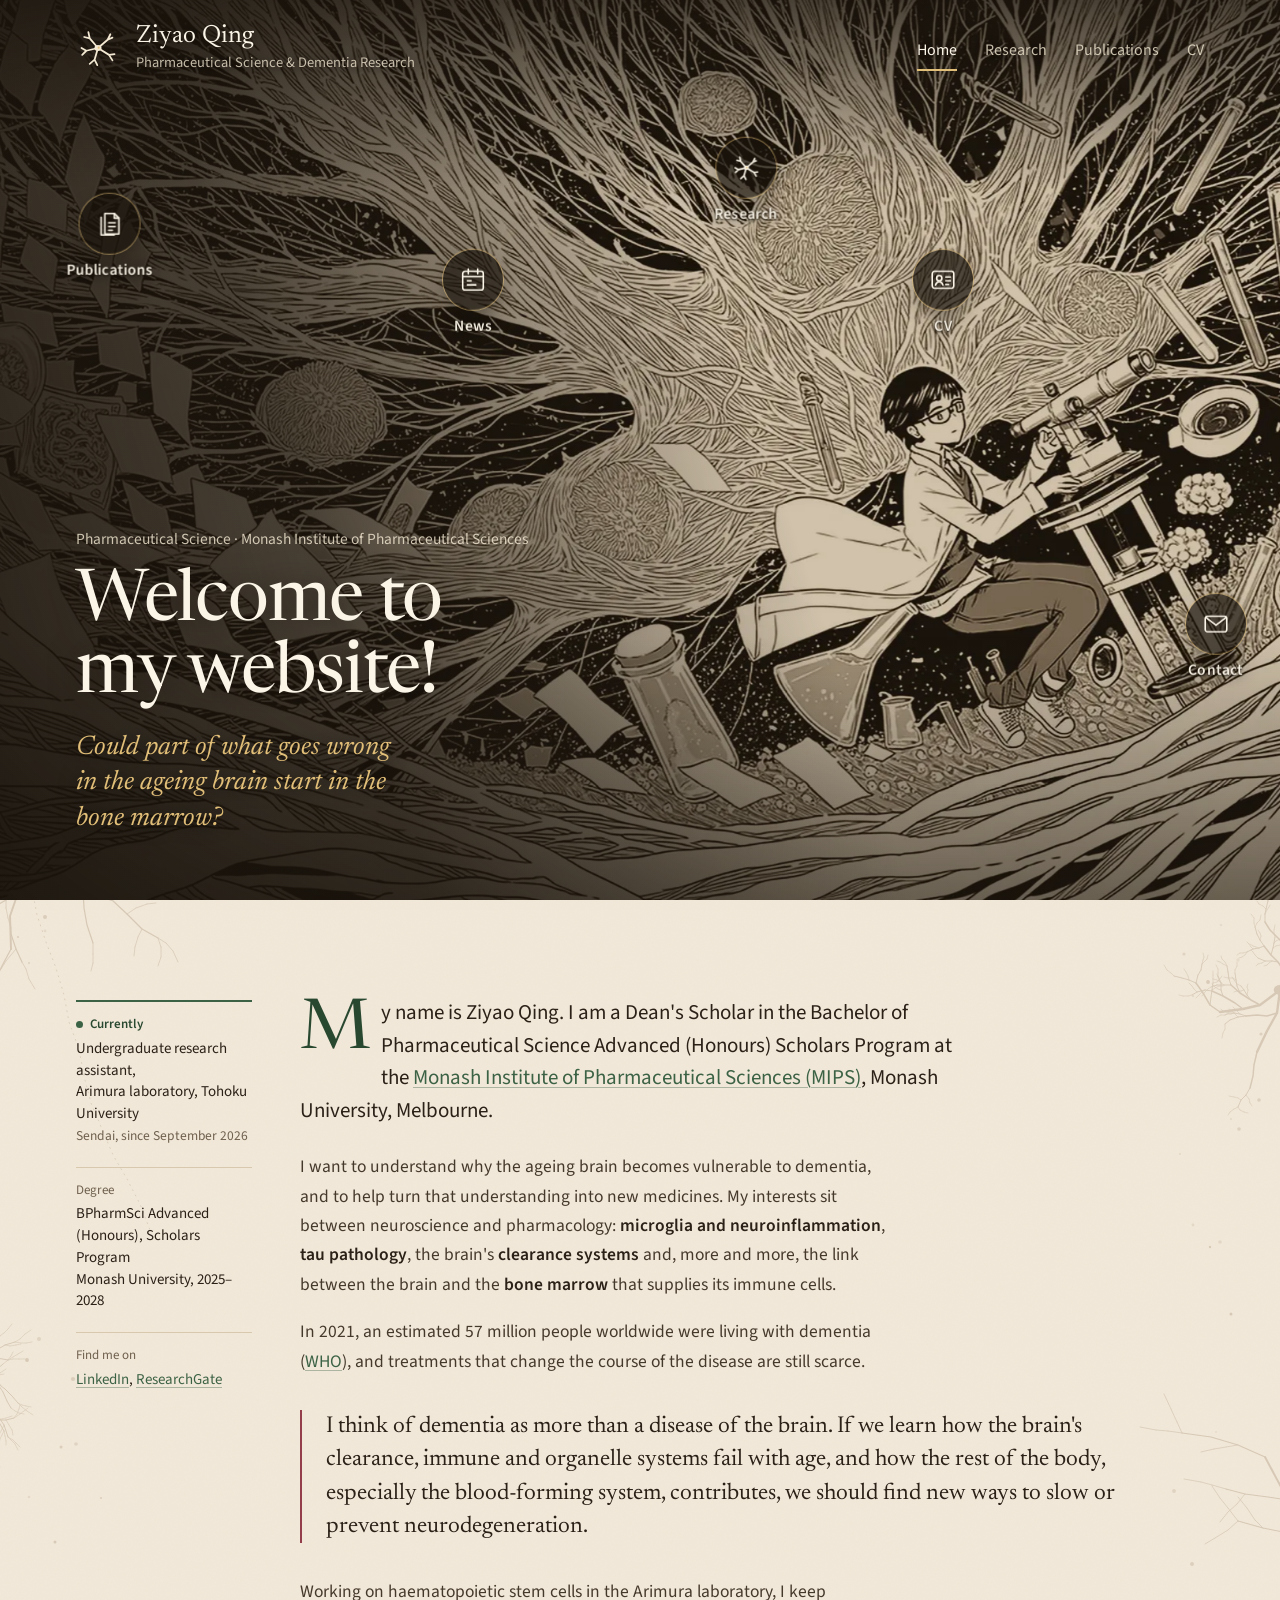
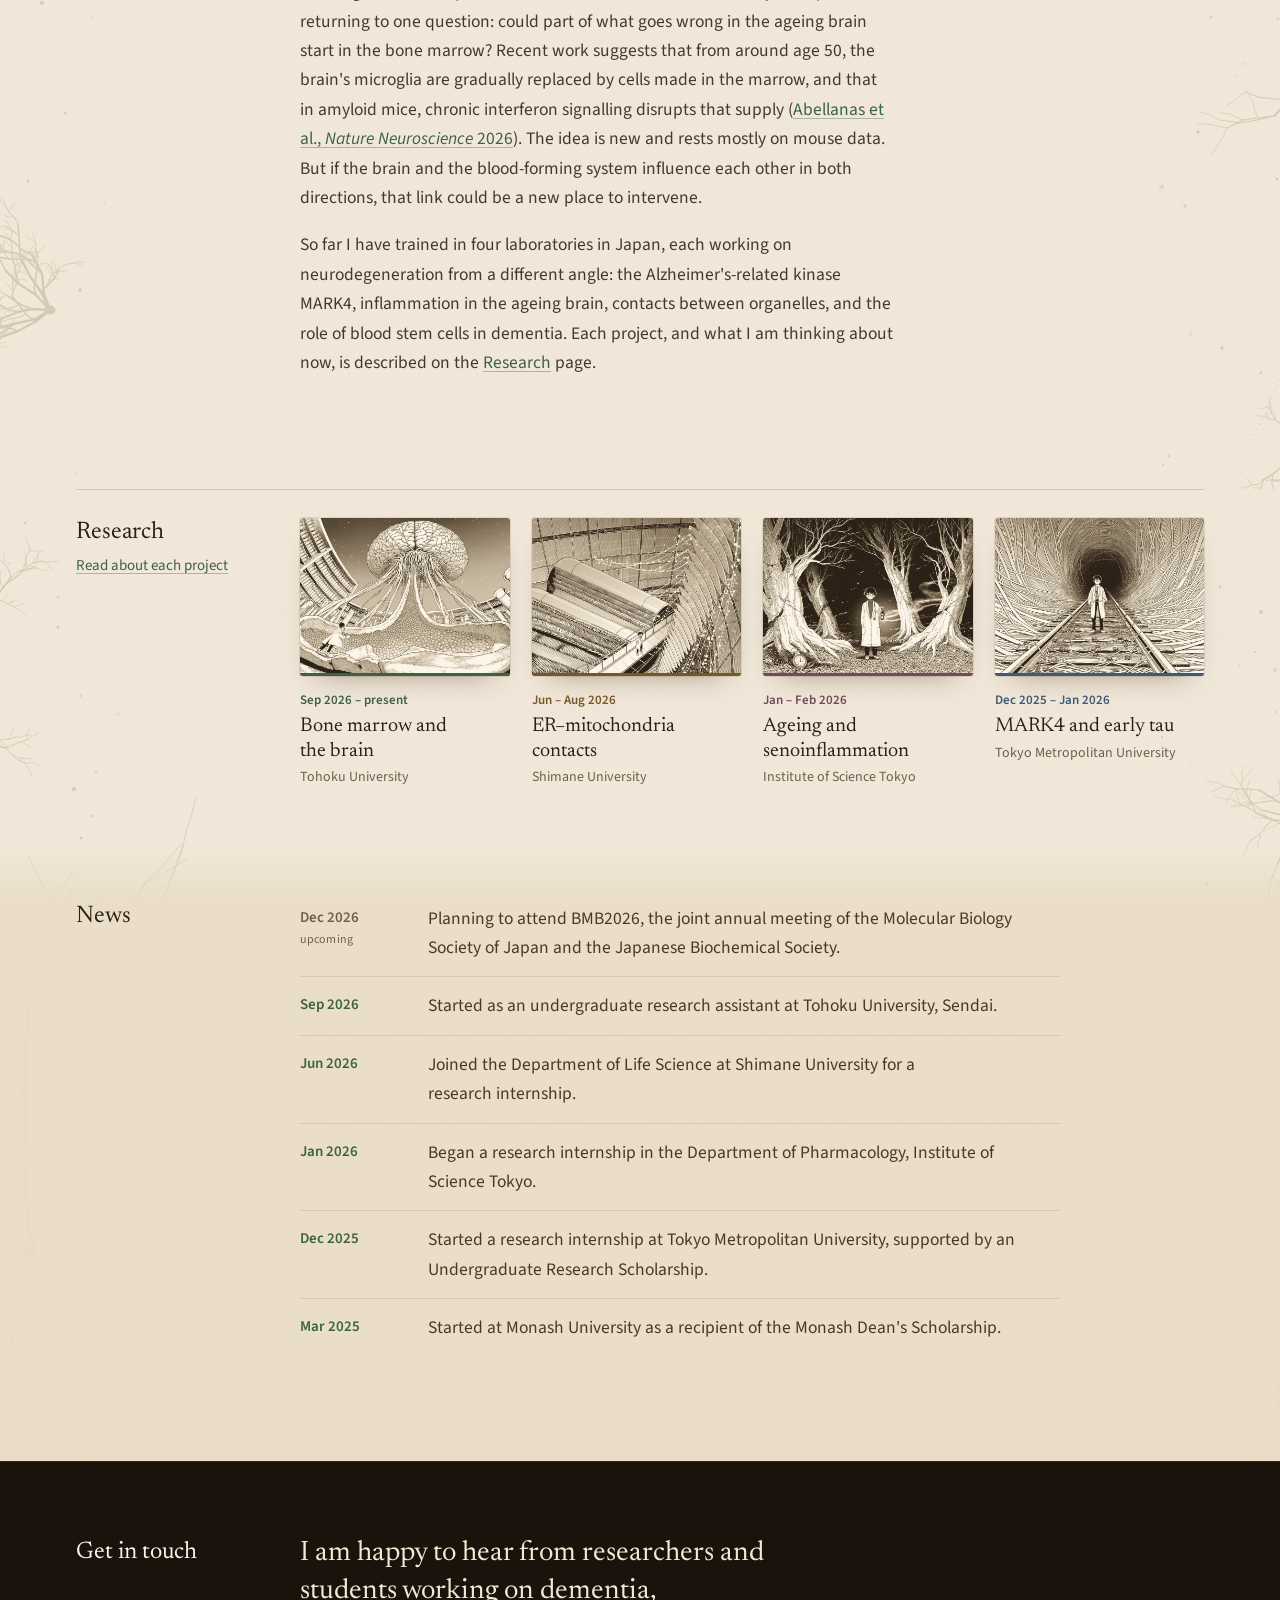
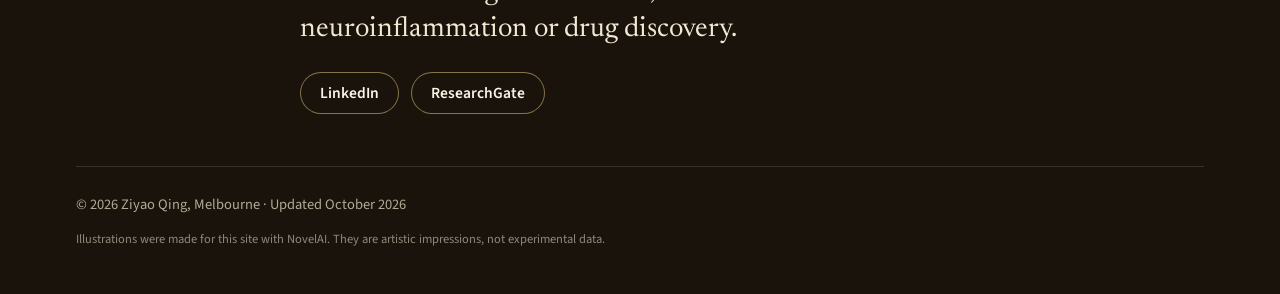
==== commit c3b7bff1: "Unify the tone: one night ink, warm plates, contact in the footer - Synthesis block, hero, banners a" ====
--- a/index.html
+++ b/index.html
@@ -3,6 +3,7 @@
 <head>
   <meta charset="utf-8">
   <meta name="viewport" content="width=device-width, initial-scale=1">
+  <meta name="theme-color" content="#19130c">
   <title>Ziyao Qing – Pharmaceutical Science &amp; Dementia Research</title>
   <meta name="description" content="Personal website of Ziyao Qing, Dean's Scholar at the Monash Institute of Pharmaceutical Sciences, researching dementia and drug discovery.">
   <meta property="og:type" content="website">
@@ -17,7 +18,7 @@
   <link rel="preconnect" href="https://fonts.googleapis.com">
   <link rel="preconnect" href="https://fonts.gstatic.com" crossorigin>
   <link rel="stylesheet" href="https://fonts.googleapis.com/css2?family=Newsreader:ital,opsz,wght@0,6..72,400;0,6..72,500;1,6..72,400&family=Source+Sans+3:wght@400;600&display=swap">
-  <link rel="stylesheet" href="style.css?v=20261027b">
+  <link rel="stylesheet" href="style.css?v=20261027c">
 </head>
 <body class="page-home">
   <a class="skip-link" href="#main">Skip to content</a>
@@ -80,10 +81,11 @@
 
         <p>In 2021, an estimated 57 million people worldwide were living with dementia
           (<a href="https://www.who.int/news-room/fact-sheets/detail/dementia">WHO</a>), and treatments that change the
-          course of the disease are still scarce. <span class="highlight">I think of dementia as more than a disease of the
-          brain. If we learn how the brain's clearance, immune and organelle systems fail with age, and how the rest of the
-          body, especially the blood-forming system, contributes, we should find new ways to slow or prevent
-          neurodegeneration.</span></p>
+          course of the disease are still scarce.</p>
+
+        <p class="thesis">I think of dementia as more than a disease of the brain. If we learn how the brain's clearance,
+          immune and organelle systems fail with age, and how the rest of the body, especially the blood-forming system,
+          contributes, we should find new ways to slow or prevent neurodegeneration.</p>
 
         <p>Working on haematopoietic stem cells in the Arimura laboratory, I keep returning to one question: could part of
           what goes wrong in the ageing brain start in the bone marrow? Recent work suggests that from around age 50, the
@@ -125,24 +127,19 @@
       </ul>
     </section>
 
-    <section class="grid2 home-sec" id="contact">
-      <h2 class="label-h">Contact</h2>
-      <div class="contact-card content">
-        <p>I am happy to hear from researchers and students working on dementia, neuroinflammation or drug discovery.</p>
-        <p class="contact-links"><a href="https://www.linkedin.com/in/ziyaoqing8964/">LinkedIn</a>
-          <a href="https://www.researchgate.net/profile/Ziyao-Qing">ResearchGate</a></p>
-      </div>
-    </section>
   </main>
 
-  <footer>
+  <footer id="contact">
     <div class="wrapper">
+      <div class="colophon">
+        <p class="colophon-label">Get in touch</p>
+        <div class="colophon-body">
+          <p class="colophon-text">I am happy to hear from researchers and students working on dementia, neuroinflammation or drug discovery.</p>
+          <p class="colophon-links"><a href="https://www.linkedin.com/in/ziyaoqing8964/">LinkedIn</a> <a href="https://www.researchgate.net/profile/Ziyao-Qing">ResearchGate</a></p>
+        </div>
+      </div>
       <div class="foot">
         <span>&copy; 2026 Ziyao Qing, Melbourne &middot; Updated October 2026</span>
-        <span class="links">
-          <a href="https://www.linkedin.com/in/ziyaoqing8964/">LinkedIn</a>
-          <a href="https://www.researchgate.net/profile/Ziyao-Qing">ResearchGate</a>
-        </span>
       </div>
       <p class="credit">Illustrations were made for this site with NovelAI. They are artistic impressions, not experimental data.</p>
     </div>
--- a/style.css
+++ b/style.css
@@ -5,11 +5,14 @@
    duotone illustrations):
    - paper and ink share one warm hue; "night" is the darkest ink
      and is used for the illustrated hero, page banners and footer
-   - microglia green is the only primary colour; red is kept for
-     emphasis (the thesis sentence and "Current thinking")
+   - every large dark surface (hero, banners, synthesis, footer)
+     is the same night ink; there is no second dark colour
+   - moss green is the only primary colour; madder red marks the
+     author's own view (thesis and "Current thinking")
    - gold appears only on night surfaces
-   - each placement owns one earthy hue of equal weight, so cream
-     text on any of them passes WCAG AA
+   - the four placement hues share one lightness and one low
+     chroma (OKLCH L .46, C .065), so they read as four inks from
+     the same press; cream text on each passes WCAG AA
    ========================================================== */
 :root {
   /* paper & ink */
@@ -27,23 +30,22 @@
   --gold: #e2bf78;
 
   /* colour */
-  --green: #2c6a43;
-  --green-dk: #1f4f31;
-  --green-deep: #1b3124;
-  --red: #a3324a;
-  --red-dk: #7c2236;
-
-  /* placements */
-  --c-tohoku: #2c6a43;   /* moss    */
-  --c-shimane: #8f5c12;  /* ochre   */
-  --c-tokyo: #6c3a5f;    /* plum    */
-  --c-tmu: #36557f;      /* indigo  */
+  --green: #3c6245;      /* moss: links, markers, the one primary */
+  --green-dk: #294830;
+  --red: #933e4a;        /* madder: the author's own view */
+  --red-dk: #6f2c35;
+
+  /* placements: equal lightness and chroma */
+  --c-tohoku: #3c6245;   /* moss  */
+  --c-shimane: #795625;  /* ochre */
+  --c-tokyo: #74495d;    /* plum  */
+  --c-tmu: #3a5b7b;      /* slate */
 
   /* channels for alpha use: rgb(var(--x-rgb) / a) */
   --night-rgb: 25 19 12;
   --cream-rgb: 243 232 210;
   --gold-rgb: 226 191 120;
-  --green-rgb: 44 106 67;
+  --green-rgb: 60 98 69;
   --plate-rgb: 251 245 234;
   --paper2-rgb: 233 221 198;
   --shade-rgb: 66 46 22;
@@ -91,6 +93,8 @@
     text-decoration-thickness: 1px; text-underline-offset: 3px; transition: color .15s, text-decoration-color .15s; }
 a:hover { color: var(--green-dk); text-decoration-color: currentColor; }
 :focus-visible { outline: 2px solid var(--green); outline-offset: 3px; border-radius: 2px; }
+::selection { background: rgb(var(--green-rgb) / .2); color: var(--ink); }
+.hero ::selection, .banner ::selection, .masthead ::selection, .thread ::selection, footer ::selection { background: rgb(var(--gold-rgb) / .32); color: var(--cream-hi); }
 
 .wrapper { max-width: var(--page); margin: 0 auto; padding: 0 36px; }
 main.wrapper { width: 100%; flex: 1 0 auto; padding-top: 80px; padding-bottom: 24px; }
@@ -103,7 +107,6 @@
 p, li, figcaption { text-wrap: pretty; }
 strong { color: var(--ink); font-weight: 600; }
 
-.highlight { color: var(--red); }
 .note { color: var(--muted); font-size: 15px; line-height: 1.6; }
 .placeholder { color: var(--muted); }
 .skip-link { position: absolute; left: 16px; top: -60px; background: var(--night); color: var(--cream-hi); padding: 8px 14px;
@@ -130,7 +133,7 @@
 nav a:hover, nav a.active { color: var(--cream-hi); }
 nav a:hover::after { background: rgb(var(--gold-rgb) / .5); }
 nav a.active::after { background: var(--gold); }
-.masthead :focus-visible, .hero :focus-visible, footer :focus-visible, .thread :focus-visible, .contact-card :focus-visible { outline-color: var(--gold); }
+.masthead :focus-visible, .hero :focus-visible, footer :focus-visible, .thread :focus-visible { outline-color: var(--gold); }
 
 /* ---------- page banner (inner pages) ---------- */
 .banner { position: relative; height: clamp(190px, 21vw, 300px); background: var(--night); overflow: hidden; }
@@ -211,6 +214,11 @@
 }
 .grid2.band { margin-top: calc(var(--s-section) - 56px); }
 .band + .grid2 { margin-top: calc(var(--s-section) - 60px); border-top: 0 !important; padding-top: 0 !important; }
+/* a band that closes the page runs straight into the footer */
+main > .band:last-child { padding-bottom: 104px; }
+main > .band:last-child::before { background: linear-gradient(180deg, rgb(var(--paper2-rgb) / 0), rgb(var(--paper2-rgb) / .92) 56px); }
+main:has(> .band:last-child) { padding-bottom: 0; }
+main:has(> .band:last-child) + footer { margin-top: 0; }
 
 main > h1 { margin-bottom: 18px; }
 .intro-line { max-width: var(--measure); font-size: 19px; line-height: 1.6; color: var(--body); margin: 0; }
@@ -220,6 +228,8 @@
 .intro-text p { max-width: var(--measure); }
 .intro-text p:last-child { margin-bottom: 0; }
 .intro-text .lead { font-size: 21px; line-height: 1.55; color: var(--ink); margin-bottom: 26px; }
+.thesis { margin: 34px 0 34px; padding-left: 24px; border-left: 2px solid var(--red);
+  font-family: var(--serif); font-size: 23px; line-height: 1.45; color: var(--ink); max-width: 34em; }
 .intro-text .lead::first-letter { font-family: var(--serif); float: left; font-size: 3.3em; line-height: .86; padding: 6px 10px 0 0; color: var(--green-dk); }
 .label-col { position: sticky; top: 32px; }
 .facts { margin: 4px 0 0; padding: 0; display: grid; gap: 20px; }
@@ -239,14 +249,6 @@
 ul.news li.upcoming time { color: var(--muted); }
 ul.news li.upcoming time::after { content: "upcoming"; display: block; font-size: 12px; font-weight: 400; color: var(--muted); letter-spacing: .01em; }
 
-.contact-card { background-color: var(--green); color: var(--cream); padding: 34px 38px 32px; border-radius: 3px; max-width: 760px;
-  background-image: radial-gradient(ellipse 70% 120% at 100% 0%, rgb(var(--cream-rgb) / .12), rgb(var(--cream-rgb) / 0) 60%);
-  box-shadow: 0 18px 36px -22px rgb(var(--shade-rgb) / .8); }
-.contact-card p { margin: 0; font-size: 19px; line-height: 1.55; max-width: 52ch; }
-.contact-links { margin-top: 20px !important; display: flex; gap: 12px; flex-wrap: wrap; }
-.contact-links a { color: var(--green-dk); background: var(--plate); text-decoration: none; padding: 8px 18px; border-radius: 999px; font-size: 15.5px; font-weight: 600; }
-.contact-links a:hover { background: var(--cream-hi); color: var(--green-dk); }
-
 /* ---------- theme tiles (home + research) ---------- */
 .tiles { display: grid; grid-template-columns: repeat(4, minmax(0, 1fr)); gap: 28px 22px; margin: 0; padding: 0; list-style: none; }
 .tiles a { display: block; color: var(--body); text-decoration: none; }
@@ -265,7 +267,7 @@
 
 /* ---------- research page ---------- */
 .research-hero { display: grid; grid-template-columns: minmax(0, 1fr) var(--fig); column-gap: var(--gap); align-items: center; }
-.research-hero > .hero-copy::before { content: ""; display: block; width: 36px; height: 3px; background: linear-gradient(90deg, var(--green), var(--red)); margin-bottom: 28px; }
+.research-hero > .hero-copy::before { content: ""; display: block; width: 36px; height: 3px; background: var(--red); margin-bottom: 28px; }
 .research-hero h1 { font-size: clamp(38px, 5vw, 60px); line-height: 1.04; letter-spacing: -0.016em; max-width: 17ch; margin-bottom: 28px; }
 .research-hero .lede { font-size: 20px; line-height: 1.6; max-width: 58ch; color: var(--ink); margin: 0; }
 .research-hero .tiles { grid-column: 1 / -1; margin-top: 72px; }
@@ -322,8 +324,7 @@
 .fig .plate { background: var(--plate); border-radius: 3px; padding: 22px; display: flex; justify-content: center; box-shadow: var(--lift); }
 .fig .plate img { display: block; width: auto; max-width: 100%; height: auto; max-height: 320px; mix-blend-mode: multiply; }
 .fig .plate img.tall { max-height: 440px; }
-.fig .plate.dark { background: var(--night); padding: 0; overflow: hidden; }
-.fig .plate.dark img { mix-blend-mode: normal; width: 100%; max-height: none; }
+.fig .plate.micro img { mix-blend-mode: normal; max-height: 340px; border-radius: 1px; box-shadow: 0 0 0 1px rgb(var(--shade-rgb) / .2); }
 .fig figcaption { font-size: 14px; line-height: 1.55; color: var(--muted); margin-top: 14px; max-width: 60ch; }
 .fig figcaption b { color: var(--ink); font-weight: 600; }
 .fig .credit { display: block; margin-top: 5px; font-size: 12.5px; color: var(--muted); }
@@ -344,8 +345,8 @@
 
 /* synthesis: full-bleed deep green block */
 .thread { position: relative; margin-top: var(--s-section); padding: 88px 0 96px; color: var(--cream); }
-.thread::before { content: ""; position: absolute; inset: 0 calc(50% - 50vw); z-index: -1; background-color: var(--green-deep);
-  background-image: radial-gradient(ellipse 60% 80% at 85% 20%, rgb(var(--green-rgb) / .55), rgb(var(--green-rgb) / 0) 70%); }
+.thread::before { content: ""; position: absolute; inset: 0 calc(50% - 50vw); z-index: -1; background-color: var(--night);
+  background-image: radial-gradient(ellipse 55% 70% at 88% 10%, rgb(var(--gold-rgb) / .07), rgb(var(--gold-rgb) / 0) 70%); }
 .thread-inner { margin-top: 0; }
 .thread .label-h { color: var(--cream-hi); position: static; }
 .thread .content p { max-width: var(--measure); font-size: 19px; line-height: 1.68; margin: 0; color: rgb(var(--cream-rgb) / .88); }
@@ -353,7 +354,7 @@
 .route::before { content: ""; position: absolute; left: 7px; right: 7px; top: 7px; height: 1px; background: rgb(var(--cream-rgb) / .32); }
 .route li { position: relative; padding-top: 28px; padding-right: 12px; }
 .route .dot { position: absolute; top: 0; left: 0; width: 16px; height: 16px; border-radius: 50%; background: var(--accent);
-  box-shadow: 0 0 0 2px rgb(var(--cream-rgb) / .85), 0 0 0 6px var(--green-deep); }
+  box-shadow: 0 0 0 2px rgb(var(--cream-rgb) / .85), 0 0 0 6px var(--night); }
 .route b { display: block; font-family: var(--serif); font-weight: 400; font-size: 19px; line-height: 1.25; color: var(--cream-hi); }
 .route span:not(.dot) { display: block; font-size: 13.5px; color: rgb(var(--cream-rgb) / .62); margin-top: 3px; }
 main:has(> .thread:last-child) { padding-bottom: 0; }
@@ -379,13 +380,22 @@
 .cv-plain li:last-child { border-bottom: 0; }
 .cv-plain li span { color: var(--muted); }
 
-/* ---------- footer: the night ink again ---------- */
-footer { margin-top: 128px; padding: 36px 0 48px; font-size: 14.5px; background: var(--night); color: rgb(var(--cream-rgb) / .72); }
-footer .foot { display: flex; justify-content: space-between; gap: 12px 24px; flex-wrap: wrap; }
-footer .links { display: flex; gap: 20px; }
+/* ---------- footer: the night ink again, with the contact call ---------- */
+footer { margin-top: 128px; padding: 72px 0 44px; font-size: 14.5px; background: var(--night); color: rgb(var(--cream-rgb) / .7);
+  border-top: 1px solid rgb(var(--cream-rgb) / .08); }
 footer a { color: var(--cream); text-decoration-color: rgb(var(--cream-rgb) / .35); }
 footer a:hover { color: var(--gold); }
-footer .credit { margin: 14px 0 0; font-size: 12.5px; color: rgb(var(--cream-rgb) / .55); max-width: 90ch; }
+.colophon { display: grid; grid-template-columns: var(--label) minmax(0, 1fr); column-gap: var(--gap); align-items: start;
+  padding-bottom: 52px; margin-bottom: 26px; border-bottom: 1px solid rgb(var(--cream-rgb) / .14); }
+.colophon-label { margin: 0; padding-top: 4px; font-family: var(--serif); font-size: 24px; line-height: 1.2; color: var(--cream-hi); }
+.colophon-body p { margin: 0; }
+.colophon-text { font-family: var(--serif); font-size: clamp(22px, 2.3vw, 28px); line-height: 1.36; color: var(--cream); max-width: 32ch; }
+.colophon-links { margin-top: 24px !important; display: flex; gap: 12px; flex-wrap: wrap; }
+.colophon-links a { color: var(--cream-hi); text-decoration: none; padding: 8px 20px; border-radius: 999px; font-size: 15.5px; font-weight: 600;
+  box-shadow: inset 0 0 0 1px rgb(var(--gold-rgb) / .55); transition: background-color .15s, color .15s, box-shadow .15s; }
+.colophon-links a:hover { background: var(--gold); color: var(--night); box-shadow: inset 0 0 0 1px var(--gold); }
+footer .foot { display: flex; justify-content: space-between; gap: 12px 24px; flex-wrap: wrap; }
+footer .credit { margin: 12px 0 0; font-size: 12.5px; color: rgb(var(--cream-rgb) / .55); max-width: 90ch; }
 footer .credit a { color: rgb(var(--cream-rgb) / .75); }
 
 /* ---------- responsive ---------- */
@@ -451,12 +461,14 @@
   .thread { padding: 64px 0 72px; }
 
   ul.news li { grid-template-columns: 1fr; gap: 2px; }
-  .contact-card { padding: 26px 24px; }
+  .colophon { grid-template-columns: 1fr; row-gap: 16px; padding-bottom: 40px; }
+  .thesis { font-size: 20px; padding-left: 18px; }
   .cv-item { grid-template-columns: 1fr; gap: 4px; }
   .cv-item[class*="c-"] > div { margin-left: 0; padding-left: 16px; }
   .cv-section { margin-top: 52px; }
   .band { padding: 40px 0 44px; }
-  footer { margin-top: 88px; }
+  main > .band:last-child { padding-bottom: 72px; }
+  footer { margin-top: 88px; padding-top: 56px; }
 }
 @media (max-width: 460px) {
   .tiles { grid-template-columns: 1fr 1fr; gap: 24px 14px; }
@@ -485,5 +497,6 @@
   .cv-section > h2 { position: static; }
   .cv-item .when { color: #000; }
   details.refs { display: none; }
-  footer { background: none; color: #000; }
-}
+  footer { background: none; color: #000; border: 0; }
+  .colophon-links { display: none; }
+}
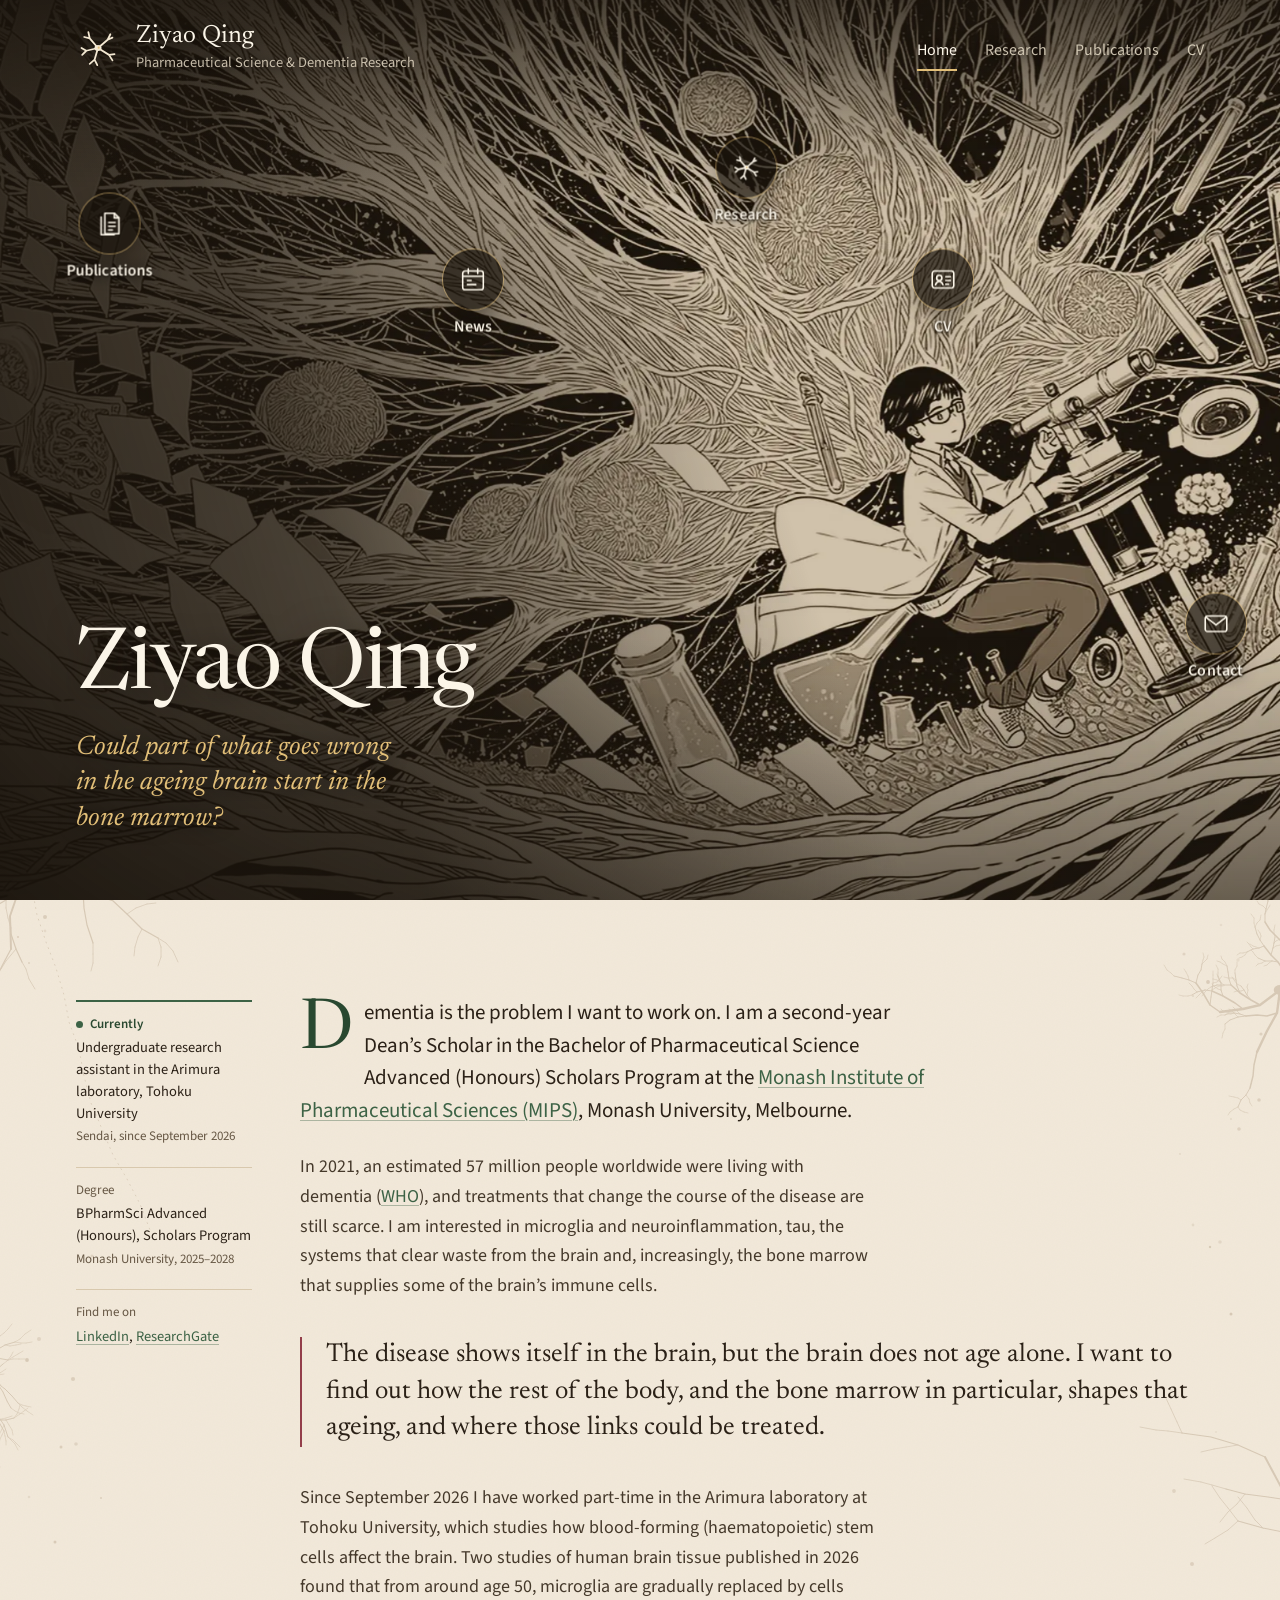
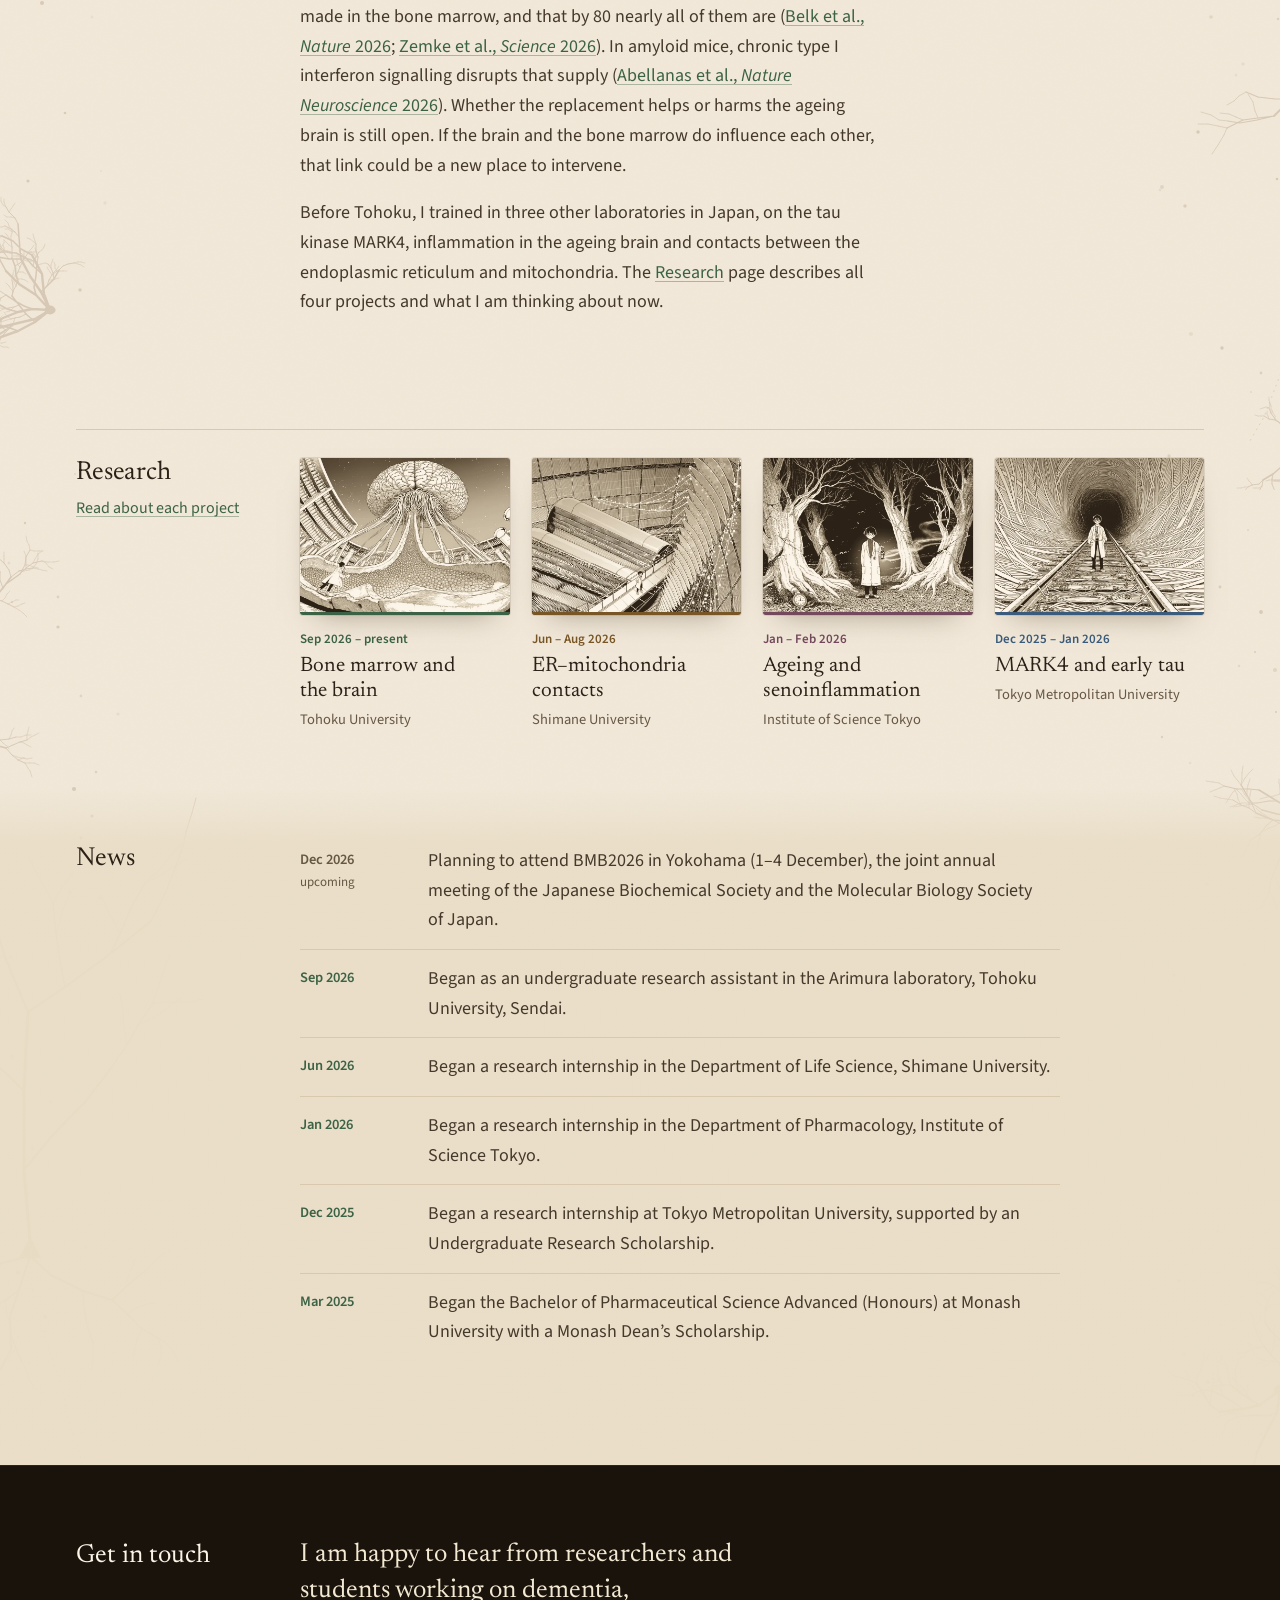
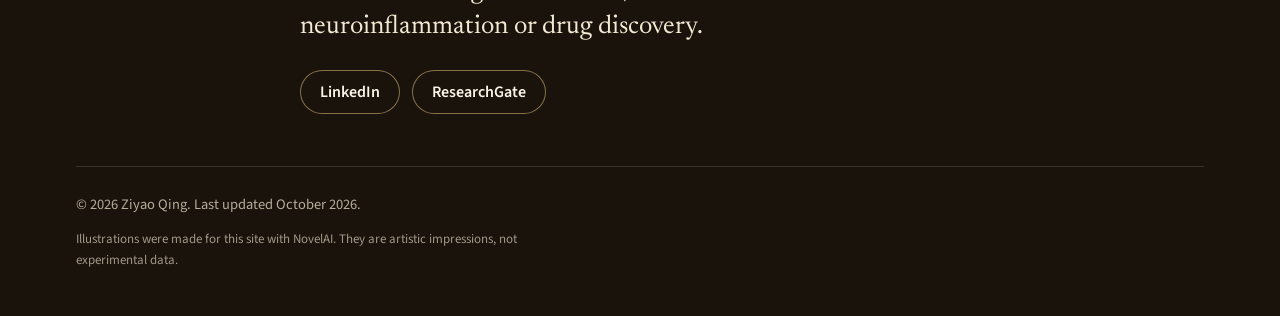
==== commit e636ebf8: "Revise the text: type scale, colours and content Typography - One type scale as tokens (13 / 14.5 / " ====
--- a/index.html
+++ b/index.html
@@ -8,7 +8,7 @@
   <meta name="description" content="Personal website of Ziyao Qing, Dean's Scholar at the Monash Institute of Pharmaceutical Sciences, researching dementia and drug discovery.">
   <meta property="og:type" content="website">
   <meta property="og:title" content="Ziyao Qing">
-  <meta property="og:description" content="Pharmaceutical science student at Monash researching how the ageing body pushes the brain toward dementia.">
+  <meta property="og:description" content="Pharmaceutical science student at Monash University studying how the ageing body may push the brain toward dementia.">
   <meta property="og:image" content="https://ziyaoqing.github.io/images/art/og.jpg">
   <meta property="og:url" content="https://ziyaoqing.github.io/">
   <meta name="twitter:card" content="summary_large_image">
@@ -17,8 +17,8 @@
   <link rel="alternate icon" type="image/png" href="images/favicon.png">
   <link rel="preconnect" href="https://fonts.googleapis.com">
   <link rel="preconnect" href="https://fonts.gstatic.com" crossorigin>
-  <link rel="stylesheet" href="https://fonts.googleapis.com/css2?family=Newsreader:ital,opsz,wght@0,6..72,400;0,6..72,500;1,6..72,400&family=Source+Sans+3:wght@400;600&display=swap">
-  <link rel="stylesheet" href="style.css?v=20261027c">
+  <link rel="stylesheet" href="https://fonts.googleapis.com/css2?family=Newsreader:ital,opsz,wght@0,6..72,400..600;1,6..72,400..500&family=Source+Sans+3:ital,wght@0,400..700;1,400..600&display=swap">
+  <link rel="stylesheet" href="style.css?v=20261027d">
 </head>
 <body class="page-home">
   <a class="skip-link" href="#main">Skip to content</a>
@@ -53,8 +53,7 @@
       </div>
     </div>
     <div class="wrapper hero-text">
-      <p class="hero-kicker">Pharmaceutical Science &middot; Monash Institute of Pharmaceutical Sciences</p>
-      <h1>Welcome to my website!</h1>
+      <h1>Ziyao Qing</h1>
       <p class="hero-sub">Could part of what goes wrong in the ageing brain start in the bone marrow?</p>
     </div>
   </section>
@@ -63,42 +62,40 @@
     <section class="intro grid2">
       <aside class="label-col">
         <dl class="facts">
-          <div class="now"><dt>Currently</dt><dd>Undergraduate research assistant,<br>Arimura laboratory, Tohoku University<br><span class="since">Sendai, since September 2026</span></dd></div>
-          <div><dt>Degree</dt><dd>BPharmSci Advanced (Honours), Scholars Program<br>Monash University, 2025–2028</dd></div>
+          <div class="now"><dt>Currently</dt><dd>Undergraduate research assistant in the Arimura laboratory, Tohoku University<span class="since">Sendai, since September 2026</span></dd></div>
+          <div><dt>Degree</dt><dd>BPharmSci Advanced (Honours), Scholars Program<span class="since">Monash University, <span class="nw">2025–2028</span></span></dd></div>
           <div><dt>Find me on</dt><dd><a href="https://www.linkedin.com/in/ziyaoqing8964/">LinkedIn</a>,
             <a href="https://www.researchgate.net/profile/Ziyao-Qing">ResearchGate</a></dd></div>
         </dl>
       </aside>
       <div class="intro-text content">
-        <p class="lead">My name is Ziyao Qing. I am a Dean's Scholar in the Bachelor of Pharmaceutical Science Advanced
-          (Honours) Scholars Program at the <a href="https://www.monash.edu/pharm">Monash Institute of Pharmaceutical
-          Sciences (MIPS)</a>, Monash University, Melbourne.</p>
-
-        <p>I want to understand why the ageing brain becomes vulnerable to dementia, and to help turn that understanding
-          into new medicines. My interests sit between neuroscience and pharmacology: <strong>microglia and
-          neuroinflammation</strong>, <strong>tau pathology</strong>, the brain's <strong>clearance systems</strong> and,
-          more and more, the link between the brain and the <strong>bone marrow</strong> that supplies its immune cells.</p>
+        <p class="lead">Dementia is the problem I want to work on. I am a second-year Dean’s Scholar in the Bachelor of
+          Pharmaceutical Science Advanced (Honours) Scholars Program at the <a href="https://www.monash.edu/pharm">Monash
+          Institute of Pharmaceutical Sciences (MIPS)</a>, Monash University, Melbourne.</p>
 
         <p>In 2021, an estimated 57 million people worldwide were living with dementia
           (<a href="https://www.who.int/news-room/fact-sheets/detail/dementia">WHO</a>), and treatments that change the
-          course of the disease are still scarce.</p>
+          course of the disease are still scarce. I am interested in microglia and neuroinflammation, tau, the systems
+          that clear waste from the brain and, increasingly, the bone marrow that supplies some of the brain’s immune
+          cells.</p>
 
-        <p class="thesis">I think of dementia as more than a disease of the brain. If we learn how the brain's clearance,
-          immune and organelle systems fail with age, and how the rest of the body, especially the blood-forming system,
-          contributes, we should find new ways to slow or prevent neurodegeneration.</p>
+        <p class="thesis">The disease shows itself in the brain, but the brain does not age alone. I want to find out how
+          the rest of the body, and the bone marrow in particular, shapes that ageing, and where those links could be
+          treated.</p>
 
-        <p>Working on haematopoietic stem cells in the Arimura laboratory, I keep returning to one question: could part of
-          what goes wrong in the ageing brain start in the bone marrow? Recent work suggests that from around age 50, the
-          brain's microglia are gradually replaced by cells made in the marrow, and that in amyloid mice, chronic interferon
-          signalling disrupts that supply
+        <p>Since September 2026 I have worked part-time in the Arimura laboratory at Tohoku University, which studies how
+          blood-forming (haematopoietic) stem cells affect the brain. Two studies of human brain tissue published in 2026
+          found that from around age 50, microglia are gradually replaced by cells made in the bone marrow, and that by 80
+          nearly all of them are (<a href="https://doi.org/10.1038/s41586-026-10939-0">Belk et al., <em>Nature</em>
+          2026</a>; <a href="https://doi.org/10.1126/science.adt8307">Zemke et al., <em>Science</em> 2026</a>). In amyloid
+          mice, chronic type I interferon signalling disrupts that supply
           (<a href="https://doi.org/10.1038/s41593-026-02417-7">Abellanas et al., <em>Nature Neuroscience</em> 2026</a>).
-          The idea is new and rests mostly on mouse data. But if the brain and the blood-forming system influence each
-          other in both directions, that link could be a new place to intervene.</p>
+          Whether the replacement helps or harms the ageing brain is still open. If the brain and the bone marrow do
+          influence each other, that link could be a new place to intervene.</p>
 
-        <p>So far I have trained in four laboratories in Japan, each working on neurodegeneration from a different angle:
-          the Alzheimer's-related kinase MARK4, inflammation in the ageing brain, contacts between organelles, and the role
-          of blood stem cells in dementia. Each project, and what I am thinking about now, is described on the
-          <a href="research.html">Research</a> page.</p>
+        <p>Before Tohoku, I trained in three other laboratories in Japan, on the tau kinase MARK4, inflammation in the
+          ageing brain and contacts between the endoplasmic reticulum and mitochondria. The
+          <a href="research.html">Research</a> page describes all four projects and what I am thinking about now.</p>
       </div>
     </section>
 
@@ -118,12 +115,12 @@
     <section class="band grid2 home-sec" id="news">
       <h2 class="label-h">News</h2>
       <ul class="news content">
-      <li class="upcoming"><time datetime="2026-12">Dec 2026</time><span>Planning to attend BMB2026, the joint annual meeting of the Molecular Biology Society of Japan and the Japanese Biochemical Society.</span></li>
-      <li><time datetime="2026-09">Sep 2026</time><span>Started as an undergraduate research assistant at Tohoku University, Sendai.</span></li>
-      <li><time datetime="2026-06">Jun 2026</time><span>Joined the Department of Life Science at Shimane University for a research internship.</span></li>
+      <li class="upcoming"><time datetime="2026-12">Dec 2026</time><span>Planning to attend BMB2026 in Yokohama (1–4 December), the joint annual meeting of the Japanese Biochemical Society and the Molecular Biology Society of Japan.</span></li>
+      <li><time datetime="2026-09">Sep 2026</time><span>Began as an undergraduate research assistant in the Arimura laboratory, Tohoku University, Sendai.</span></li>
+      <li><time datetime="2026-06">Jun 2026</time><span>Began a research internship in the Department of Life Science, Shimane University.</span></li>
       <li><time datetime="2026-01">Jan 2026</time><span>Began a research internship in the Department of Pharmacology, Institute of Science Tokyo.</span></li>
-      <li><time datetime="2025-12">Dec 2025</time><span>Started a research internship at Tokyo Metropolitan University, supported by an Undergraduate Research Scholarship.</span></li>
-      <li><time datetime="2025-03">Mar 2025</time><span>Started at Monash University as a recipient of the Monash Dean's Scholarship.</span></li>
+      <li><time datetime="2025-12">Dec 2025</time><span>Began a research internship at Tokyo Metropolitan University, supported by an Undergraduate Research Scholarship.</span></li>
+      <li><time datetime="2025-03">Mar 2025</time><span>Began the Bachelor of Pharmaceutical Science Advanced (Honours) at Monash University with a Monash Dean’s Scholarship.</span></li>
       </ul>
     </section>
 
@@ -139,7 +136,7 @@
         </div>
       </div>
       <div class="foot">
-        <span>&copy; 2026 Ziyao Qing, Melbourne &middot; Updated October 2026</span>
+        <span>&copy; 2026 Ziyao Qing. Last updated October 2026.</span>
       </div>
       <p class="credit">Illustrations were made for this site with NovelAI. They are artistic impressions, not experimental data.</p>
     </div>
--- a/style.css
+++ b/style.css
@@ -12,7 +12,11 @@
    - gold appears only on night surfaces
    - the four placement hues share one lightness and one low
      chroma (OKLCH L .46, C .065), so they read as four inks from
-     the same press; cream text on each passes WCAG AA
+     the same press; cream text on each passes WCAG AA. They mark
+     which lab (blocks, rules, dates), never running text
+   Type: Newsreader for headings, labels and statements; Source
+   Sans 3 for running text (it carries Greek, true italics and
+   tabular figures). Eight sizes, set as tokens below.
    ========================================================== */
 :root {
   /* paper & ink */
@@ -22,7 +26,7 @@
   --rule: #d8c8ad;
   --ink: #2b2117;
   --body: #45392b;
-  --muted: #6f604d;
+  --muted: #665744;      /* 5.8:1 on paper, 5.2:1 on the bands */
   --sepia: #7a5a36;
   --night: #19130c;
   --cream: #f3e8d2;
@@ -55,10 +59,18 @@
   --lift: 0 0 0 1px rgb(var(--shade-rgb) / .11), 0 14px 28px -18px rgb(var(--shade-rgb) / .5);
   --lift-hi: 0 0 0 1px rgb(var(--shade-rgb) / .12), 0 24px 44px -28px rgb(var(--shade-rgb) / .75);
 
-  /* type */
-  --serif: "Newsreader", Georgia, "Times New Roman", serif;
-  --sans: "Source Sans 3", "Source Sans Pro", Helvetica, Arial, sans-serif;
-  --measure: 66ch;
+  /* type: Newsreader has no Greek, so β and σ fall back to a serif that does */
+  --serif: "Newsreader", "Noto Serif", Georgia, "Times New Roman", serif;
+  --sans: "Source Sans 3", "Source Sans Pro", "Helvetica Neue", Arial, "Hiragino Sans", "Yu Gothic", "Noto Sans JP", sans-serif;
+  --measure: 64ch;
+  --fs-2xs: 13px;      /* credits, small print */
+  --fs-xs: 14.5px;     /* meta: dates, places, captions, tags */
+  --fs-sm: 16px;       /* interface text, notes, card text */
+  --fs-body: 18px;     /* running text */
+  --fs-lead: 21px;     /* lead paragraphs; serif entry titles and labels */
+  --fs-h2: 26px;       /* section labels */
+  --fs-quote: clamp(22px, 2.2vw, 26px);   /* thesis and closing statements */
+  --fs-h1: clamp(36px, 4.4vw, 50px);
 
   /* layout */
   --page: 1200px;
@@ -83,7 +95,8 @@
   background-position: center 90px, center top, 0 0;
   background-size: 1600px auto, 100% 900px, 220px 220px;
   color: var(--body);
-  font: 17.5px/1.68 var(--sans);
+  font: var(--fs-body)/1.65 var(--sans);
+  font-kerning: normal;
   font-feature-settings: "kern", "liga";
   text-rendering: optimizeLegibility;
   -webkit-font-smoothing: antialiased;
@@ -100,14 +113,16 @@
 main.wrapper { width: 100%; flex: 1 0 auto; padding-top: 80px; padding-bottom: 24px; }
 
 h1, h2, h3 { font-family: var(--serif); font-weight: 400; color: var(--ink); font-optical-sizing: auto; text-wrap: balance; }
-h1 { font-size: clamp(34px, 4.4vw, 46px); line-height: 1.08; letter-spacing: -0.012em; margin: 0 0 28px; }
-h2 { font-size: 28px; line-height: 1.2; letter-spacing: -0.005em; margin: 64px 0 18px; }
-h3 { font-size: 21px; line-height: 1.3; margin: 0 0 4px; font-weight: 500; }
-p { margin: 0 0 18px; }
+h1 { font-size: var(--fs-h1); line-height: 1.08; letter-spacing: -0.012em; margin: 0 0 28px; }
+h2 { font-size: var(--fs-h2); line-height: 1.2; letter-spacing: -0.005em; margin: 64px 0 18px; }
+h3 { font-size: var(--fs-lead); line-height: 1.3; margin: 0 0 4px; font-weight: 500; }
+p { margin: 0 0 1em; }
 p, li, figcaption { text-wrap: pretty; }
 strong { color: var(--ink); font-weight: 600; }
-
-.note { color: var(--muted); font-size: 15px; line-height: 1.6; }
+time, .when { font-variant-numeric: tabular-nums lining-nums; }
+sup, sub { line-height: 0; }
+
+.note { color: var(--muted); font-size: var(--fs-sm); line-height: 1.6; }
 .placeholder { color: var(--muted); }
 .skip-link { position: absolute; left: 16px; top: -60px; background: var(--night); color: var(--cream-hi); padding: 8px 14px;
   border-radius: 4px; z-index: 10; text-decoration: none; }
@@ -172,7 +187,7 @@
   animation: spot-pulse 4.2s ease-out infinite; animation-delay: calc(2.4s + var(--i) * .7s);
 }
 .spot svg { width: 30px; height: 30px; display: block; }
-.spot .lbl { font-size: 15.5px; font-weight: 600; letter-spacing: .01em; line-height: 1;
+.spot .lbl { font-size: var(--fs-sm); font-weight: 600; letter-spacing: .01em; line-height: 1;
   text-shadow: 0 1px 2px rgb(var(--night-rgb) / .95), 0 0 16px rgb(var(--night-rgb) / .9); }
 .spot:hover .ring, .spot:focus-visible .ring { background: rgb(var(--night-rgb) / .9); box-shadow: 0 0 0 2px var(--gold), 0 12px 28px -10px rgb(var(--night-rgb) / .95); transform: scale(1.07); }
 .spot:hover .lbl, .spot:focus-visible .lbl { color: var(--gold); }
@@ -183,12 +198,10 @@
 
 .hero-text { position: absolute; left: 0; right: 0; bottom: 0; z-index: 3; padding-bottom: 64px; pointer-events: none; }
 .hero-text > * { pointer-events: auto; width: fit-content; max-width: 100%; }
-.hero-kicker { margin: 0 0 16px; font-size: 15.5px; color: rgb(var(--cream-rgb) / .82); }
-.hero h1 { color: var(--cream-hi); margin: 0 0 18px; font-size: clamp(46px, 5.6vw, 78px); line-height: 1.0; letter-spacing: -0.018em;
-  max-width: 11ch; text-shadow: 0 2px 30px rgb(var(--night-rgb) / .6); }
+.hero h1 { color: var(--cream-hi); margin: 0 0 20px; font-size: clamp(54px, 6.6vw, 96px); line-height: .98; letter-spacing: -0.022em;
+  text-shadow: 0 2px 30px rgb(var(--night-rgb) / .6); }
 .hero-sub { margin: 0; font-family: var(--serif); font-style: italic; font-size: clamp(21px, 2.1vw, 27px); line-height: 1.32;
-  color: var(--gold); max-width: 25ch; text-shadow: 0 1px 18px rgb(var(--night-rgb) / .8); }
-.hero + main.wrapper { padding-top: 96px; }
+  color: var(--gold); max-width: 25ch; text-shadow: 0 1px 18px rgb(var(--night-rgb) / .8); }.hero + main.wrapper { padding-top: 96px; }
 
 /* ==========================================================
    Layout system
@@ -200,9 +213,9 @@
 .grid2 { display: grid; grid-template-columns: var(--label) minmax(0, 1fr); column-gap: var(--gap); margin-top: var(--s-section); align-items: start; }
 .grid2 > .label-h, .grid2 > .label-col { grid-column: 1; }
 .grid2 > .content { grid-column: 2; }
-.label-h { margin: 0; font-size: 24px; line-height: 1.2; position: sticky; top: 32px; }
-.label-h h2 { margin: 0; font-size: 24px; line-height: 1.2; }
-.label-h .more { display: inline-block; margin-top: 10px; font-size: 15px; }
+.label-h { margin: 0; font-size: var(--fs-h2); line-height: 1.2; position: sticky; top: 32px; }
+.label-h h2 { margin: 0; font-size: var(--fs-h2); line-height: 1.2; }
+.label-h .more { display: inline-block; margin-top: 10px; font-size: var(--fs-sm); }
 .grid2 + .grid2:not(.band) { padding-top: 28px; border-top: 1px solid var(--rule); }
 
 /* full-bleed paper bands */
@@ -221,33 +234,34 @@
 main:has(> .band:last-child) + footer { margin-top: 0; }
 
 main > h1 { margin-bottom: 18px; }
-.intro-line { max-width: var(--measure); font-size: 19px; line-height: 1.6; color: var(--body); margin: 0; }
+.intro-line { max-width: 34em; font-size: var(--fs-lead); line-height: 1.5; color: var(--ink); margin: 0; }
 
 /* ---------- home ---------- */
 .intro { margin-top: 0; }
 .intro-text p { max-width: var(--measure); }
 .intro-text p:last-child { margin-bottom: 0; }
-.intro-text .lead { font-size: 21px; line-height: 1.55; color: var(--ink); margin-bottom: 26px; }
-.thesis { margin: 34px 0 34px; padding-left: 24px; border-left: 2px solid var(--red);
-  font-family: var(--serif); font-size: 23px; line-height: 1.45; color: var(--ink); max-width: 34em; }
+.intro-text .lead { font-size: var(--fs-lead); line-height: 1.55; color: var(--ink); margin-bottom: 26px; }
+.thesis { margin: 36px 0; padding-left: 24px; border-left: 2px solid var(--red);
+  font-family: var(--serif); font-size: var(--fs-quote); line-height: 1.42; color: var(--ink); max-width: 26em; }
 .intro-text .lead::first-letter { font-family: var(--serif); float: left; font-size: 3.3em; line-height: .86; padding: 6px 10px 0 0; color: var(--green-dk); }
 .label-col { position: sticky; top: 32px; }
 .facts { margin: 4px 0 0; padding: 0; display: grid; gap: 20px; }
 .facts div { display: grid; gap: 2px; padding-top: 12px; border-top: 1px solid var(--rule); }
-.facts dt { font-size: 13px; color: var(--muted); }
-.facts dd { margin: 0; font-size: 15px; line-height: 1.45; color: var(--ink); }
+.facts dt { font-size: var(--fs-2xs); color: var(--muted); }
+.facts dd { margin: 0; font-size: var(--fs-xs); line-height: 1.5; color: var(--ink); }
 .facts .now { border-top: 2px solid var(--green); }
 .facts .now dt { color: var(--green-dk); font-weight: 600; display: flex; align-items: center; gap: 7px; }
 .facts .now dt::before { content: ""; width: 7px; height: 7px; border-radius: 50%; background: var(--green); flex: none; }
-.facts .since { color: var(--muted); font-size: 13.5px; }
+.facts .since { display: block; margin-top: 3px; color: var(--muted); font-size: var(--fs-2xs); }
+.nw { white-space: nowrap; }
 
 ul.news { list-style: none; padding: 0; margin: 0; max-width: 760px; }
 ul.news li { display: grid; grid-template-columns: 104px 1fr; gap: 0 24px; padding: 14px 0; border-bottom: 1px solid var(--rule); }
 ul.news li:first-child { padding-top: 2px; }
 ul.news li:last-child { border-bottom: 0; }
-ul.news time { color: var(--green); font-size: 15px; font-weight: 600; font-variant-numeric: tabular-nums; padding-top: 1px; }
+ul.news time { color: var(--green); font-size: var(--fs-xs); font-weight: 600; padding-top: 2px; }
 ul.news li.upcoming time { color: var(--muted); }
-ul.news li.upcoming time::after { content: "upcoming"; display: block; font-size: 12px; font-weight: 400; color: var(--muted); letter-spacing: .01em; }
+ul.news li.upcoming time::after { content: "upcoming"; display: block; font-size: var(--fs-2xs); font-weight: 400; color: var(--muted); }
 
 /* ---------- theme tiles (home + research) ---------- */
 .tiles { display: grid; grid-template-columns: repeat(4, minmax(0, 1fr)); gap: 28px 22px; margin: 0; padding: 0; list-style: none; }
@@ -260,27 +274,27 @@
 .tiles .thumb img { display: block; width: 100%; height: 100%; object-fit: cover; transition: transform .35s ease; }
 .tiles a:hover .thumb { box-shadow: 0 0 0 1px var(--accent, var(--green)), 0 18px 30px -18px rgb(var(--shade-rgb) / .6); transform: translateY(-2px); }
 .tiles a:hover .thumb img { transform: scale(1.03); }
-.tiles .when { display: block; margin-top: 14px; font-size: 13px; font-weight: 600; color: var(--accent, var(--muted)); font-variant-numeric: tabular-nums; }
-.tiles strong { display: block; font-family: var(--serif); font-weight: 400; font-size: 20px; line-height: 1.22; color: var(--ink); margin-top: 3px; }
+.tiles .when { display: block; margin-top: 14px; font-size: var(--fs-2xs); font-weight: 600; color: var(--accent, var(--muted)); }
+.tiles strong { display: block; font-family: var(--serif); font-weight: 400; font-size: var(--fs-lead); line-height: 1.2; color: var(--ink); margin-top: 3px; }
 .tiles a:hover strong { color: var(--accent, var(--green-dk)); }
-.tiles .where { display: block; font-size: 14px; color: var(--muted); margin-top: 3px; }
+.tiles .where { display: block; font-size: var(--fs-xs); color: var(--muted); margin-top: 4px; }
 
 /* ---------- research page ---------- */
 .research-hero { display: grid; grid-template-columns: minmax(0, 1fr) var(--fig); column-gap: var(--gap); align-items: center; }
 .research-hero > .hero-copy::before { content: ""; display: block; width: 36px; height: 3px; background: var(--red); margin-bottom: 28px; }
 .research-hero h1 { font-size: clamp(38px, 5vw, 60px); line-height: 1.04; letter-spacing: -0.016em; max-width: 17ch; margin-bottom: 28px; }
-.research-hero .lede { font-size: 20px; line-height: 1.6; max-width: 58ch; color: var(--ink); margin: 0; }
+.research-hero .lede { font-size: var(--fs-lead); line-height: 1.55; max-width: 32em; color: var(--ink); margin: 0; }
 .research-hero .tiles { grid-column: 1 / -1; margin-top: 72px; }
 .glia-canvas { width: 100%; aspect-ratio: 1; display: block; cursor: crosshair; }
 .glia-canvas canvas { width: 100%; height: 100%; display: block; }
 
 .tags { display: flex; flex-wrap: wrap; gap: 8px; margin: 0 0 var(--s-block); padding: 0; list-style: none; }
-.tags li { background: var(--plate); box-shadow: var(--edge); color: var(--green-dk); padding: 3px 13px; border-radius: 999px; font-size: 14.5px; }
+.tags li { background: var(--plate); box-shadow: var(--edge); color: var(--green-dk); padding: 3px 13px; border-radius: 999px; font-size: var(--fs-xs); }
 .interest-grid { display: grid; grid-template-columns: repeat(2, minmax(0, 1fr)); gap: 32px var(--gap); margin: 0 0 56px; }
 .interest-grid > div { background: rgb(var(--plate-rgb) / .75); padding: 20px 22px 22px; border-radius: 3px;
   box-shadow: inset 2px 0 0 var(--green), var(--edge); }
-.interest-grid h3 { font-size: 20px; margin-bottom: 6px; }
-.interest-grid p { margin: 0; font-size: 16.5px; }
+.interest-grid h3 { font-size: var(--fs-lead); margin-bottom: 6px; }
+.interest-grid p { margin: 0; font-size: var(--fs-sm); line-height: 1.6; }
 .fig-row { display: grid; grid-template-columns: repeat(2, minmax(0, 1fr)); gap: var(--gap); margin: 0 0 28px; align-items: start; }
 .interests .note { margin: 0; max-width: var(--measure); }
 
@@ -299,22 +313,23 @@
 .chapter-art::after { content: ""; position: absolute; left: 0; right: 0; bottom: 0; height: 4px; background: var(--accent, var(--green)); }
 .theme-head { display: contents; }
 .theme-meta { grid-column: 1; position: relative; z-index: 1; margin: -108px 0 0; padding: 18px 16px 16px; border-radius: 0 0 3px 3px;
-  font-size: 14px; line-height: 1.5; color: var(--cream); background: var(--accent, var(--green));
+  font-size: var(--fs-xs); line-height: 1.5; color: var(--cream); background: var(--accent, var(--green));
   box-shadow: 0 16px 30px -18px rgb(var(--shade-rgb) / .8); }
 .theme-meta::before { content: ""; display: block; width: 28px; height: 2px; background: rgb(var(--cream-rgb) / .7); margin-bottom: 14px; }
 .theme-meta .when { display: block; color: var(--cream-hi); font-weight: 600; font-variant-numeric: tabular-nums; margin-bottom: 2px; }
 .theme-title { grid-column: 2 / -1; }
 .theme h2 { font-size: clamp(32px, 3.8vw, 44px); line-height: 1.08; letter-spacing: -0.012em; margin: 0 0 14px; max-width: 24ch; }
-.theme-topic { font-size: 16px; line-height: 1.55; color: var(--muted); margin: 0; max-width: 70ch; }
+.theme-topic { font-size: var(--fs-sm); line-height: 1.55; color: var(--muted); margin: 0; max-width: 70ch; }
 .theme-topic strong { color: var(--ink); }
 
-.pair { grid-column: 1 / 3; display: grid; grid-template-columns: var(--label) minmax(0, 1fr); column-gap: var(--gap); row-gap: 22px; }
-.pair .label, .theme > .label { grid-column: 1; margin: 0; font-family: var(--serif); font-style: italic; font-size: 19px; line-height: 1.35; }
-.pair .label { padding-top: 1px; color: var(--accent, var(--ink)); }
+.pair { grid-column: 1 / 3; display: grid; grid-template-columns: var(--label) minmax(0, 1fr); column-gap: var(--gap); row-gap: 24px; }
+.pair .label, .theme > .label { grid-column: 1; margin: 0; font-family: var(--serif); font-style: italic; font-size: var(--fs-lead); line-height: 1.3; color: var(--muted); }
+.pair .label { padding-top: 0; }
 .pair .label-thought { color: var(--red-dk); }
-.theme > .label { padding-top: 14px; color: var(--muted); }
+.theme > .label { padding-top: 13px; }
 .pair .text { grid-column: 2; }
 .pair .text p { margin: 0; max-width: var(--measure); }
+.pair .text p + p { margin-top: 1em; }
 .text.thoughts { border-left: 2px solid var(--red); padding-left: 24px; margin-left: -26px; }
 .fig.side { grid-column: 3; }
 details.refs.wide { grid-column: 2 / -1; margin: 0; }
@@ -325,52 +340,56 @@
 .fig .plate img { display: block; width: auto; max-width: 100%; height: auto; max-height: 320px; mix-blend-mode: multiply; }
 .fig .plate img.tall { max-height: 440px; }
 .fig .plate.micro img { mix-blend-mode: normal; max-height: 340px; border-radius: 1px; box-shadow: 0 0 0 1px rgb(var(--shade-rgb) / .2); }
-.fig figcaption { font-size: 14px; line-height: 1.55; color: var(--muted); margin-top: 14px; max-width: 60ch; }
+.fig figcaption { font-size: var(--fs-xs); line-height: 1.55; color: var(--muted); margin-top: 14px; max-width: 60ch; }
 .fig figcaption b { color: var(--ink); font-weight: 600; }
-.fig .credit { display: block; margin-top: 5px; font-size: 12.5px; color: var(--muted); }
+.fig .credit { display: block; margin-top: 6px; font-size: var(--fs-2xs); color: var(--muted); }
 .fig .credit a { color: var(--muted); }
 
 details.refs { border-top: 1px solid var(--rule); border-bottom: 1px solid var(--rule); }
 details.refs summary {
-  cursor: pointer; list-style: none; padding: 14px 0; font-size: 15.5px; color: var(--ink); font-weight: 600;
+  cursor: pointer; list-style: none; padding: 14px 0; font-size: var(--fs-sm); color: var(--ink); font-weight: 600;
   display: flex; justify-content: space-between; align-items: center; gap: 16px;
 }
 details.refs summary::-webkit-details-marker { display: none; }
 details.refs summary::after { content: "+"; font-weight: 400; font-size: 22px; line-height: 1; color: var(--accent, var(--green)); }
 details.refs[open] summary::after { content: "\2212"; }
 details.refs summary:hover { color: var(--green-dk); }
-details.refs .refs-body { padding: 0 0 18px; font-size: 15px; line-height: 1.65; color: var(--muted); max-width: 92ch; }
+details.refs .refs-body { padding: 0 0 18px; font-size: var(--fs-xs); line-height: 1.65; color: var(--muted); max-width: 92ch; }
 details.refs .refs-body p { margin: 0 0 10px; }
 details.refs .refs-body b { color: var(--ink); font-weight: 600; }
 
-/* synthesis: full-bleed deep green block */
+/* synthesis: full-bleed night block that runs into the footer */
 .thread { position: relative; margin-top: var(--s-section); padding: 88px 0 96px; color: var(--cream); }
 .thread::before { content: ""; position: absolute; inset: 0 calc(50% - 50vw); z-index: -1; background-color: var(--night);
   background-image: radial-gradient(ellipse 55% 70% at 88% 10%, rgb(var(--gold-rgb) / .07), rgb(var(--gold-rgb) / 0) 70%); }
 .thread-inner { margin-top: 0; }
 .thread .label-h { color: var(--cream-hi); position: static; }
-.thread .content p { max-width: var(--measure); font-size: 19px; line-height: 1.68; margin: 0; color: rgb(var(--cream-rgb) / .88); }
+.thread .content p { max-width: 32em; font-family: var(--serif); font-size: var(--fs-quote); line-height: 1.45; margin: 0; color: rgb(var(--cream-rgb) / .92); }
 .route { list-style: none; margin: 0 0 40px; padding: 0; display: grid; grid-template-columns: repeat(4, minmax(0, 1fr)); position: relative; }
 .route::before { content: ""; position: absolute; left: 7px; right: 7px; top: 7px; height: 1px; background: rgb(var(--cream-rgb) / .32); }
 .route li { position: relative; padding-top: 28px; padding-right: 12px; }
 .route .dot { position: absolute; top: 0; left: 0; width: 16px; height: 16px; border-radius: 50%; background: var(--accent);
   box-shadow: 0 0 0 2px rgb(var(--cream-rgb) / .85), 0 0 0 6px var(--night); }
-.route b { display: block; font-family: var(--serif); font-weight: 400; font-size: 19px; line-height: 1.25; color: var(--cream-hi); }
-.route span:not(.dot) { display: block; font-size: 13.5px; color: rgb(var(--cream-rgb) / .62); margin-top: 3px; }
+.route b { display: block; font-family: var(--serif); font-weight: 400; font-size: var(--fs-lead); line-height: 1.22; color: var(--cream-hi); }
+.route span:not(.dot) { display: block; font-size: var(--fs-2xs); color: rgb(var(--cream-rgb) / .66); margin-top: 4px; }
 main:has(> .thread:last-child) { padding-bottom: 0; }
 main:has(> .thread:last-child) + footer { margin-top: 0; }
 
 /* ---------- CV + publications ---------- */
 .cv-section { display: grid; grid-template-columns: var(--label) minmax(0, 1fr); column-gap: var(--gap); margin-top: 72px; padding-top: 24px; border-top: 1px solid var(--rule); }
 .intro-line + .cv-section { margin-top: 80px; }
-.cv-section > h2 { margin: 0; font-size: 24px; position: sticky; top: 32px; align-self: start; }
-.cv-list { display: grid; gap: 34px; }
+.cv-section > h2 { margin: 0; font-size: var(--fs-h2); position: sticky; top: 32px; align-self: start; }
+.cv-list { display: grid; gap: 36px; }
 .cv-item { display: grid; grid-template-columns: 148px minmax(0, 1fr); gap: 0 32px; }
-.cv-item .when { color: var(--accent, var(--green)); font-size: 15px; font-weight: 600; font-variant-numeric: tabular-nums; padding-top: 3px; line-height: 1.45; margin: 0; }
-.cv-item .when .soon { font-size: 12px; font-weight: 400; color: var(--muted); }
+.cv-item .when { color: var(--accent, var(--green)); font-size: var(--fs-xs); font-weight: 600; padding-top: 4px; line-height: 1.45; margin: 0; }
+.cv-item .when .soon { font-size: var(--fs-2xs); font-weight: 400; color: var(--muted); }
 .cv-item[class*="c-"] > div { border-left: 3px solid var(--accent); padding-left: 20px; margin-left: -23px; }
-.cv-item h3 { font-size: 20px; }
-.cv-item .where { color: var(--muted); font-size: 15px; margin: 0 0 8px; }
+.cv-item h3 { font-size: var(--fs-lead); }
+.cv-item .where { color: var(--muted); font-size: var(--fs-xs); margin: 0 0 8px; }
+.cv-actions { margin: 26px 0 0; }
+.btn-print { font: 600 var(--fs-sm)/1 var(--sans); color: var(--green-dk); background: var(--plate); border: 0; border-radius: 999px;
+  padding: 10px 20px; cursor: pointer; box-shadow: inset 0 0 0 1px rgb(var(--green-rgb) / .45); transition: background-color .15s, color .15s; }
+.btn-print:hover { background: var(--green); color: var(--cream-hi); }
 .cv-item p { margin: 0; max-width: var(--measure); }
 .cv-section .tags { margin: 0; }
 .cv-section .placeholder { margin: 0; padding-top: 4px; }
@@ -381,21 +400,21 @@
 .cv-plain li span { color: var(--muted); }
 
 /* ---------- footer: the night ink again, with the contact call ---------- */
-footer { margin-top: 128px; padding: 72px 0 44px; font-size: 14.5px; background: var(--night); color: rgb(var(--cream-rgb) / .7);
+footer { margin-top: 128px; padding: 72px 0 44px; font-size: var(--fs-xs); background: var(--night); color: rgb(var(--cream-rgb) / .72);
   border-top: 1px solid rgb(var(--cream-rgb) / .08); }
 footer a { color: var(--cream); text-decoration-color: rgb(var(--cream-rgb) / .35); }
 footer a:hover { color: var(--gold); }
 .colophon { display: grid; grid-template-columns: var(--label) minmax(0, 1fr); column-gap: var(--gap); align-items: start;
   padding-bottom: 52px; margin-bottom: 26px; border-bottom: 1px solid rgb(var(--cream-rgb) / .14); }
-.colophon-label { margin: 0; padding-top: 4px; font-family: var(--serif); font-size: 24px; line-height: 1.2; color: var(--cream-hi); }
+.colophon-label { margin: 0; padding-top: 3px; font-family: var(--serif); font-size: var(--fs-h2); line-height: 1.2; color: var(--cream-hi); }
 .colophon-body p { margin: 0; }
-.colophon-text { font-family: var(--serif); font-size: clamp(22px, 2.3vw, 28px); line-height: 1.36; color: var(--cream); max-width: 32ch; }
+.colophon-text { font-family: var(--serif); font-size: var(--fs-quote); line-height: 1.38; color: var(--cream); max-width: 30ch; }
 .colophon-links { margin-top: 24px !important; display: flex; gap: 12px; flex-wrap: wrap; }
-.colophon-links a { color: var(--cream-hi); text-decoration: none; padding: 8px 20px; border-radius: 999px; font-size: 15.5px; font-weight: 600;
+.colophon-links a { color: var(--cream-hi); text-decoration: none; padding: 9px 20px; border-radius: 999px; font-size: var(--fs-sm); font-weight: 600;
   box-shadow: inset 0 0 0 1px rgb(var(--gold-rgb) / .55); transition: background-color .15s, color .15s, box-shadow .15s; }
 .colophon-links a:hover { background: var(--gold); color: var(--night); box-shadow: inset 0 0 0 1px var(--gold); }
 footer .foot { display: flex; justify-content: space-between; gap: 12px 24px; flex-wrap: wrap; }
-footer .credit { margin: 12px 0 0; font-size: 12.5px; color: rgb(var(--cream-rgb) / .55); max-width: 90ch; }
+footer .credit { margin: 12px 0 0; font-size: var(--fs-2xs); color: rgb(var(--cream-rgb) / .62); max-width: 90ch; }
 footer .credit a { color: rgb(var(--cream-rgb) / .75); }
 
 /* ---------- responsive ---------- */
@@ -414,8 +433,8 @@
   .fig-row { grid-template-columns: 1fr; max-width: 560px; }
 }
 @media (max-width: 760px) {
-  :root { --gap: 0px; --s-section: 72px; --s-block: 28px; }
-  body { font-size: 16.5px; background-size: 1100px auto, 100% 600px, 220px 220px; }
+  :root { --gap: 0px; --s-section: 72px; --s-block: 28px; --fs-body: 17px; --fs-lead: 19px; --fs-h2: 24px; --fs-quote: 21px; }
+  body { background-size: 1100px auto, 100% 600px, 220px 220px; }
   .wrapper { padding: 0 20px; }
   .masthead .wrapper { min-height: 0; padding-top: 16px; padding-bottom: 0; gap: 10px 12px; }
   .site-name { font-size: 21px; }
@@ -432,7 +451,7 @@
       linear-gradient(180deg, rgb(var(--night-rgb) / .86) 0%, rgb(var(--night-rgb) / 0) 30%),
       linear-gradient(0deg, rgb(var(--night-rgb) / .96) 0%, rgb(var(--night-rgb) / .72) 34%, rgb(var(--night-rgb) / 0) 62%); }
   .hero-text { padding-bottom: 36px; }
-  .hero h1 { font-size: 44px; }
+  .hero h1 { font-size: 54px; }
   .hero-sub { font-size: 20px; }
   .hero + main.wrapper { padding-top: 52px; }
   .banner { height: 168px; }
@@ -443,9 +462,6 @@
   .label-h, .label-col, .cv-section > h2 { position: static; margin-bottom: 18px; }
   .label-col { order: 2; margin-top: 32px; }
   .facts { grid-template-columns: 1fr 1fr; gap: 16px; }
-  .intro-text .lead { font-size: 19px; }
-
-  .research-hero .lede { font-size: 18px; }
   .research-hero .tiles { margin-top: 48px; }
   .interest-grid { grid-template-columns: 1fr; gap: 24px; }
   .fig-row { gap: 36px; }
@@ -462,7 +478,7 @@
 
   ul.news li { grid-template-columns: 1fr; gap: 2px; }
   .colophon { grid-template-columns: 1fr; row-gap: 16px; padding-bottom: 40px; }
-  .thesis { font-size: 20px; padding-left: 18px; }
+  .thesis { padding-left: 18px; }
   .cv-item { grid-template-columns: 1fr; gap: 4px; }
   .cv-item[class*="c-"] > div { margin-left: 0; padding-left: 16px; }
   .cv-section { margin-top: 52px; }
@@ -472,7 +488,7 @@
 }
 @media (max-width: 460px) {
   .tiles { grid-template-columns: 1fr 1fr; gap: 24px 14px; }
-  .tiles strong { font-size: 17px; }
+  .tiles strong { font-size: 18px; }
   .facts { grid-template-columns: 1fr; }
 }
 
@@ -498,5 +514,5 @@
   .cv-item .when { color: #000; }
   details.refs { display: none; }
   footer { background: none; color: #000; border: 0; }
-  .colophon-links { display: none; }
-}
+  .colophon-links, .cv-actions { display: none; }
+}
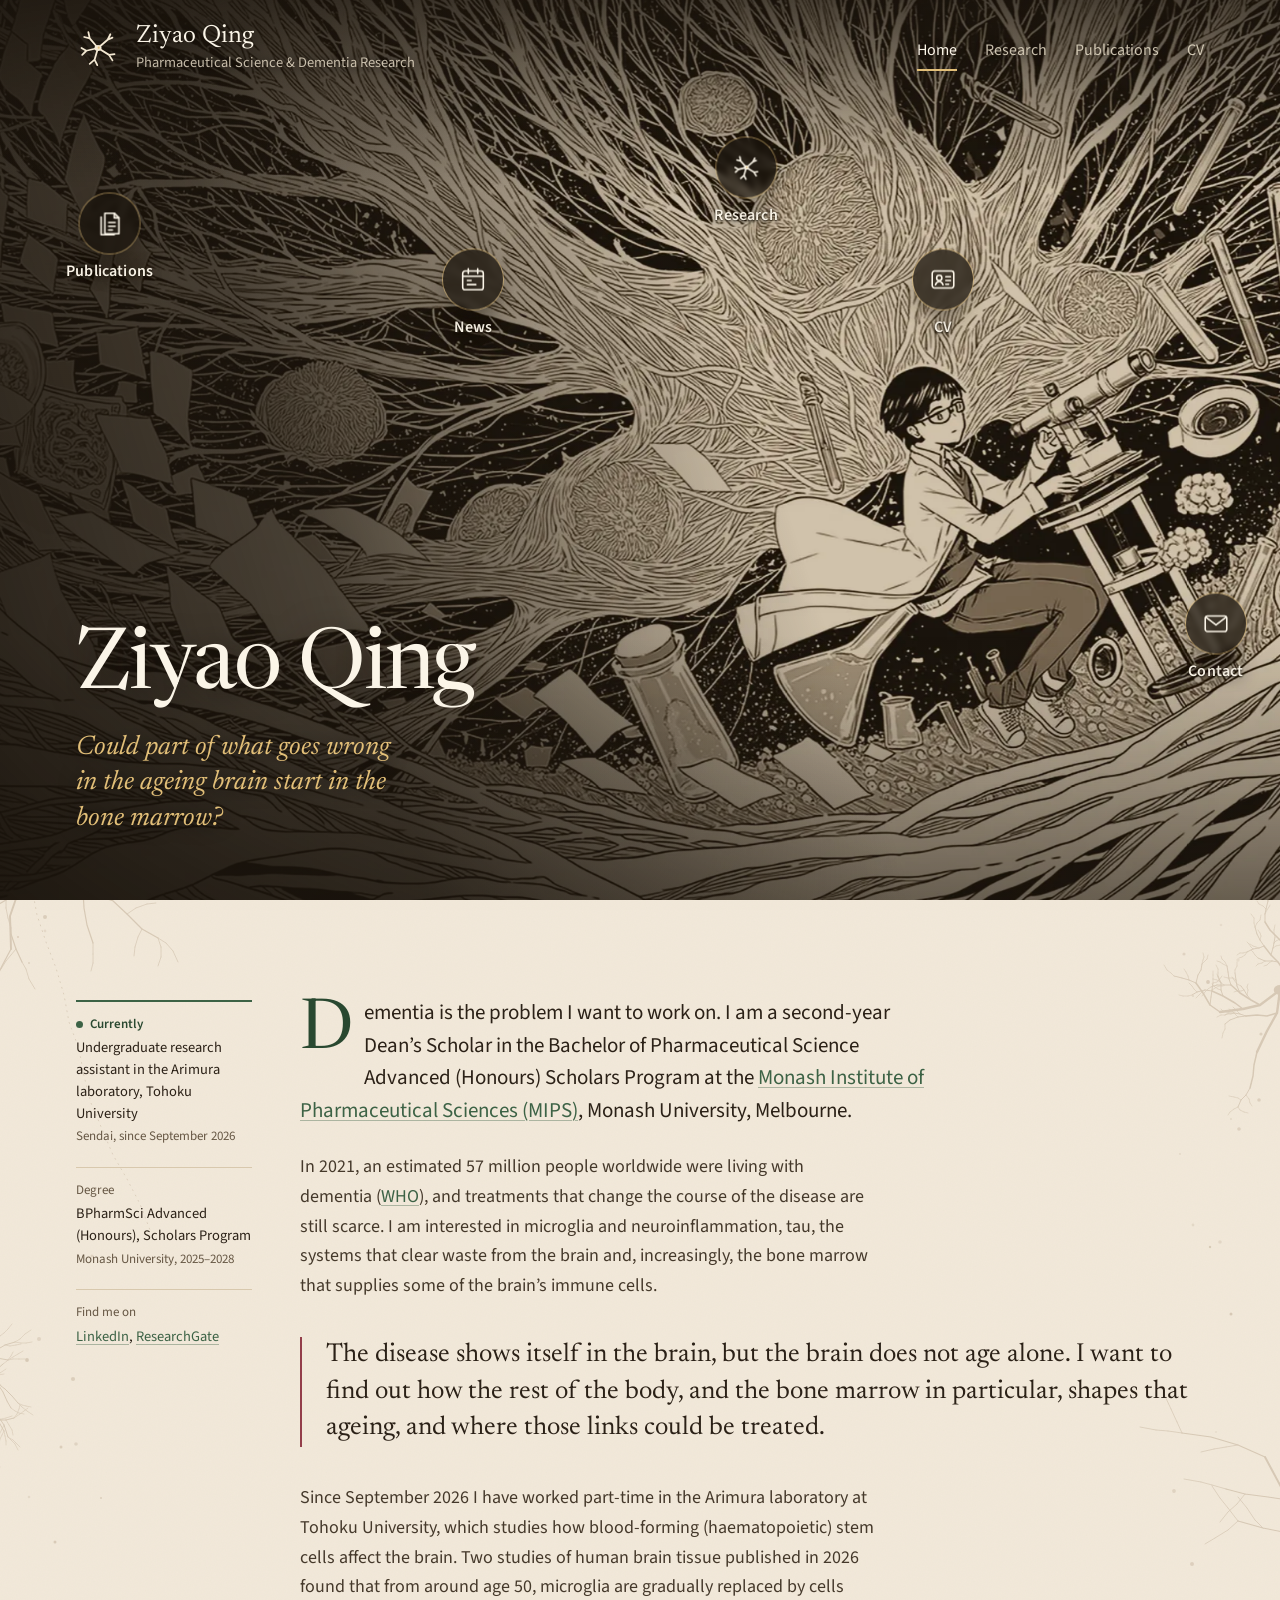
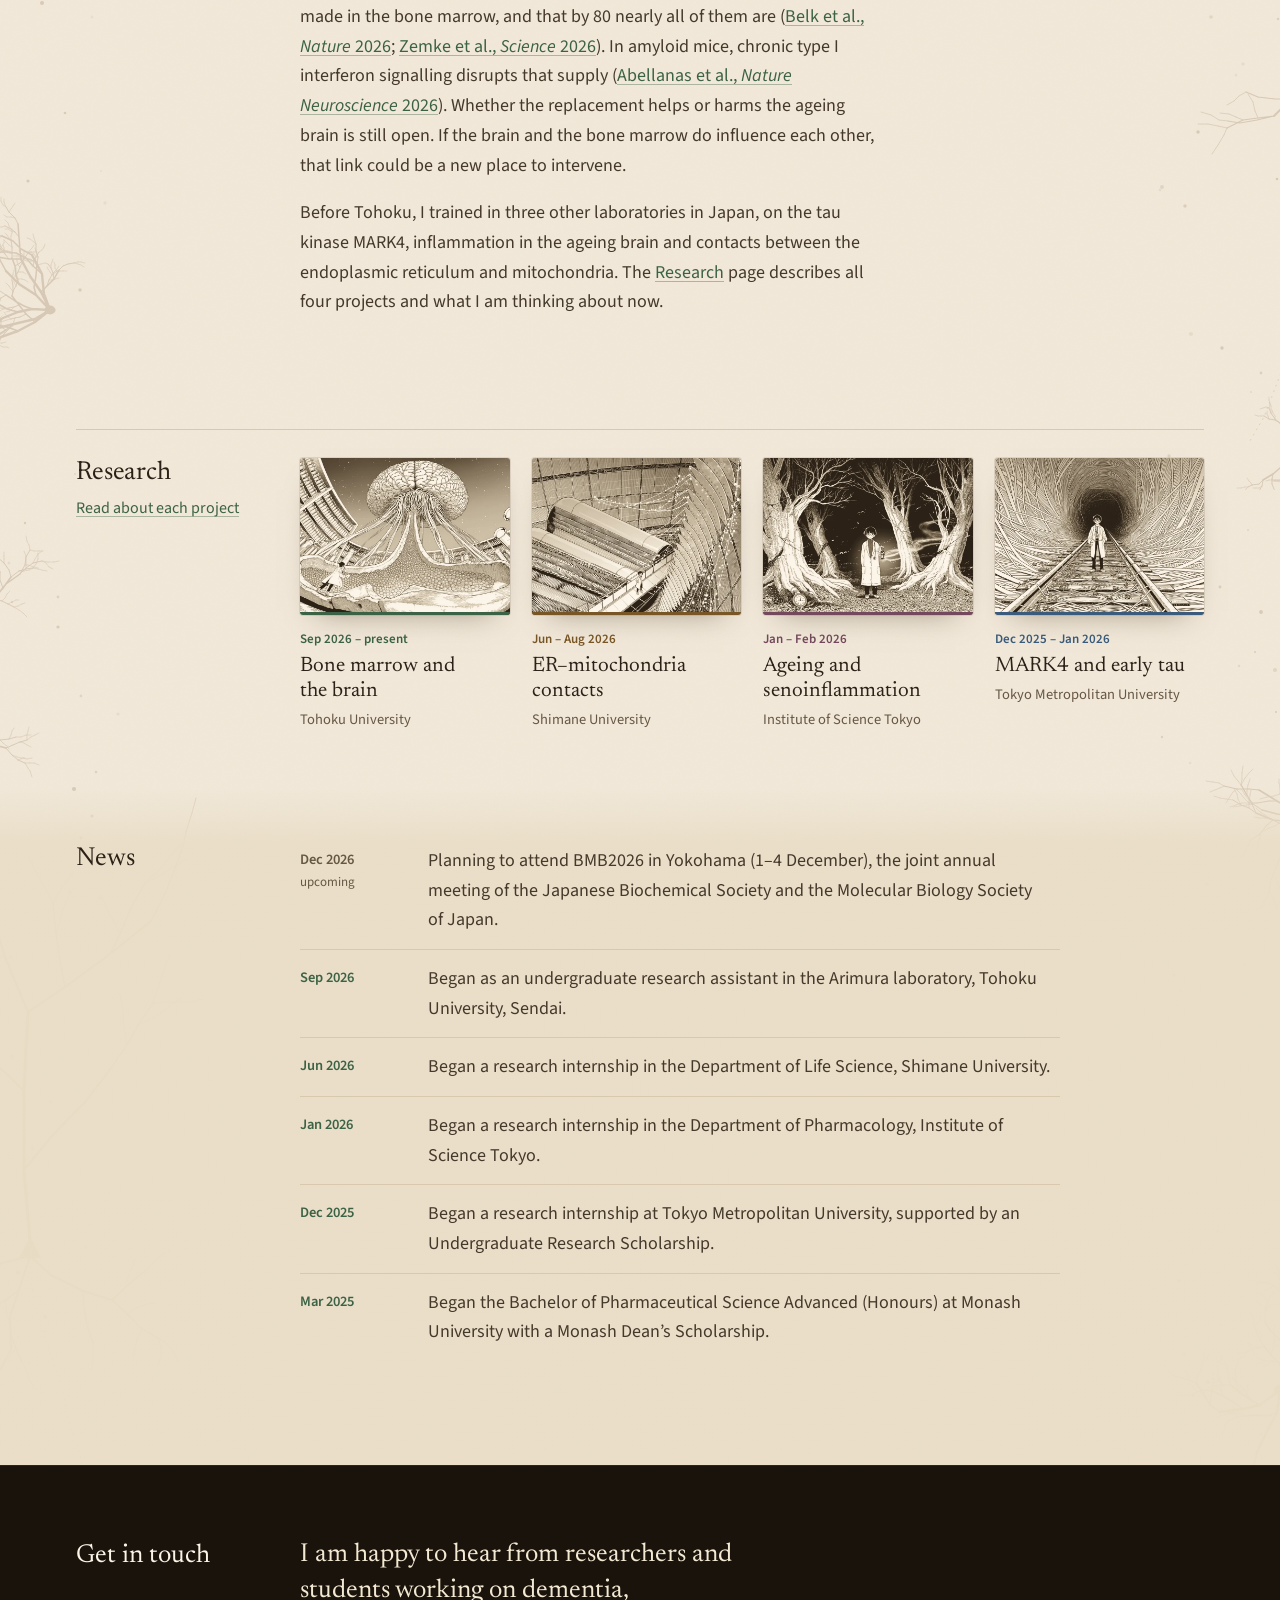
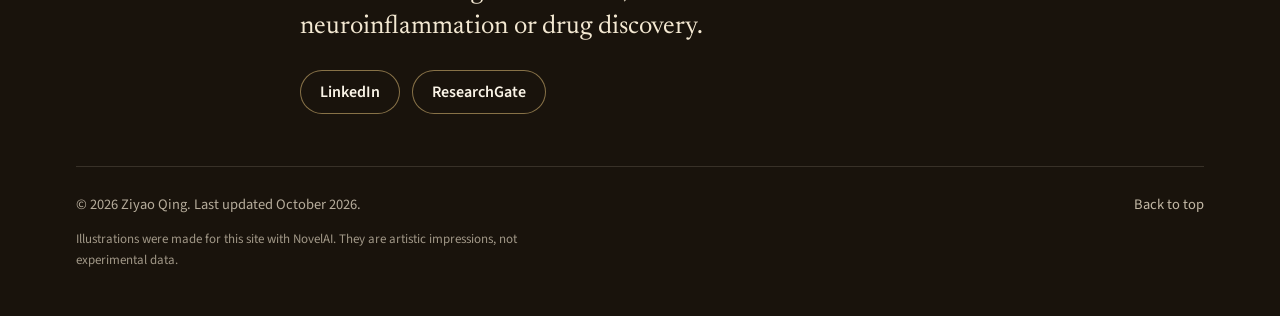
==== commit 281d7ac8: "Swap Research and CV banners; print-ready CV and smaller refinements - Research now opens with the d" ====
--- a/index.html
+++ b/index.html
@@ -6,6 +6,7 @@
   <meta name="theme-color" content="#19130c">
   <title>Ziyao Qing – Pharmaceutical Science &amp; Dementia Research</title>
   <meta name="description" content="Personal website of Ziyao Qing, Dean's Scholar at the Monash Institute of Pharmaceutical Sciences, researching dementia and drug discovery.">
+  <meta name="author" content="Ziyao Qing">
   <meta property="og:type" content="website">
   <meta property="og:title" content="Ziyao Qing">
   <meta property="og:description" content="Pharmaceutical science student at Monash University studying how the ageing body may push the brain toward dementia.">
@@ -15,10 +16,34 @@
   <link rel="canonical" href="https://ziyaoqing.github.io/">
   <link rel="icon" type="image/svg+xml" href="images/microglia-glyph.svg">
   <link rel="alternate icon" type="image/png" href="images/favicon.png">
+  <link rel="apple-touch-icon" href="images/apple-touch-icon.png">
   <link rel="preconnect" href="https://fonts.googleapis.com">
   <link rel="preconnect" href="https://fonts.gstatic.com" crossorigin>
   <link rel="stylesheet" href="https://fonts.googleapis.com/css2?family=Newsreader:ital,opsz,wght@0,6..72,400..600;1,6..72,400..500&family=Source+Sans+3:ital,wght@0,400..700;1,400..600&display=swap">
-  <link rel="stylesheet" href="style.css?v=20261027d">
+  <link rel="stylesheet" href="style.css?v=20261027e">
+  <script type="application/ld+json">
+  {
+    "@context": "https://schema.org",
+    "@type": "Person",
+    "name": "Ziyao Qing",
+    "url": "https://ziyaoqing.github.io/",
+    "description": "Pharmaceutical science student at Monash University working on dementia, microglia and the bone marrow–brain axis.",
+    "affiliation": [
+      {"@type": "CollegeOrUniversity", "name": "Monash University", "url": "https://www.monash.edu/"},
+      {"@type": "CollegeOrUniversity", "name": "Tohoku University", "url": "https://www.tohoku.ac.jp/en/"}
+    ],
+    "memberOf": [
+      {"@type": "Organization", "name": "Neuroimmunology Australia"},
+      {"@type": "Organization", "name": "International Society of Neuroimmunology"},
+      {"@type": "Organization", "name": "Japanese Biochemical Society"},
+      {"@type": "Organization", "name": "The Japanese Society for Chemical Biology"},
+      {"@type": "Organization", "name": "Japan-Taiwan Biotech Association"}
+    ],
+    "knowsAbout": ["Dementia", "Microglia", "Neuroinflammation", "Tau", "Bone marrow–brain axis", "Drug discovery"],
+    "knowsLanguage": ["zh", "en", "ja"],
+    "sameAs": ["https://www.linkedin.com/in/ziyaoqing8964/", "https://www.researchgate.net/profile/Ziyao-Qing"]
+  }
+  </script>
 </head>
 <body class="page-home">
   <a class="skip-link" href="#main">Skip to content</a>
@@ -137,6 +162,7 @@
       </div>
       <div class="foot">
         <span>&copy; 2026 Ziyao Qing. Last updated October 2026.</span>
+        <a class="to-top" href="#top">Back to top</a>
       </div>
       <p class="credit">Illustrations were made for this site with NovelAI. They are artistic impressions, not experimental data.</p>
     </div>
--- a/style.css
+++ b/style.css
@@ -123,7 +123,7 @@
 sup, sub { line-height: 0; }
 
 .note { color: var(--muted); font-size: var(--fs-sm); line-height: 1.6; }
-.placeholder { color: var(--muted); }
+.placeholder { font-family: var(--serif); font-style: italic; font-size: var(--fs-lead); line-height: 1.3; color: var(--muted); }
 .skip-link { position: absolute; left: 16px; top: -60px; background: var(--night); color: var(--cream-hi); padding: 8px 14px;
   border-radius: 4px; z-index: 10; text-decoration: none; }
 .skip-link:focus { top: 12px; }
@@ -392,7 +392,7 @@
 .btn-print:hover { background: var(--green); color: var(--cream-hi); }
 .cv-item p { margin: 0; max-width: var(--measure); }
 .cv-section .tags { margin: 0; }
-.cv-section .placeholder { margin: 0; padding-top: 4px; }
+.cv-section .placeholder { margin: 0; padding-top: 2px; }
 .cv-plain { list-style: none; margin: 0; padding: 0; }
 .cv-plain li { padding: 11px 0; border-bottom: 1px solid var(--rule); }
 .cv-plain li:first-child { padding-top: 2px; }
@@ -414,14 +414,16 @@
   box-shadow: inset 0 0 0 1px rgb(var(--gold-rgb) / .55); transition: background-color .15s, color .15s, box-shadow .15s; }
 .colophon-links a:hover { background: var(--gold); color: var(--night); box-shadow: inset 0 0 0 1px var(--gold); }
 footer .foot { display: flex; justify-content: space-between; gap: 12px 24px; flex-wrap: wrap; }
+footer .to-top { color: rgb(var(--cream-rgb) / .78); text-decoration: none; }
+footer .to-top:hover { color: var(--gold); text-decoration: underline; text-underline-offset: 3px; }
 footer .credit { margin: 12px 0 0; font-size: var(--fs-2xs); color: rgb(var(--cream-rgb) / .62); max-width: 90ch; }
 footer .credit a { color: rgb(var(--cream-rgb) / .75); }
 
 /* ---------- responsive ---------- */
-@media (max-width: 1180px) {
+@media screen and (max-width: 1180px) {
   :root { --label: 150px; --gap: 36px; --fig: 340px; }
 }
-@media (max-width: 980px) {
+@media screen and (max-width: 980px) {
   .theme { grid-template-columns: var(--label) minmax(0, 1fr); }
   .theme-title { grid-column: 2; }
   .fig.side { grid-column: 2; max-width: 520px; }
@@ -432,7 +434,7 @@
   .glia-canvas { max-width: 320px; margin: 24px auto 0; }
   .fig-row { grid-template-columns: 1fr; max-width: 560px; }
 }
-@media (max-width: 760px) {
+@media screen and (max-width: 760px) {
   :root { --gap: 0px; --s-section: 72px; --s-block: 28px; --fs-body: 17px; --fs-lead: 19px; --fs-h2: 24px; --fs-quote: 21px; }
   body { background-size: 1100px auto, 100% 600px, 220px 220px; }
   .wrapper { padding: 0 20px; }
@@ -486,7 +488,7 @@
   main > .band:last-child { padding-bottom: 72px; }
   footer { margin-top: 88px; padding-top: 56px; }
 }
-@media (max-width: 460px) {
+@media screen and (max-width: 460px) {
   .tiles { grid-template-columns: 1fr 1fr; gap: 24px 14px; }
   .tiles strong { font-size: 18px; }
   .facts { grid-template-columns: 1fr; }
@@ -501,18 +503,59 @@
   .tiles a:hover .thumb, .tiles a:hover .thumb img { transform: none; }
 }
 
-/* ---------- print ---------- */
+/* ---------- print ----------
+   The CV prints as a two-column document: name and links at the top,
+   section labels on the left, no illustrations, night blocks or footer
+   call to action. Other pages print their text with the site name. */
+.print-head { display: none; }
+@page { size: A4; margin: 15mm 16mm 16mm; }
 @media print {
-  body { font-size: 11pt; color: #000; background: #fff !important; }
-  .masthead nav, .skip-link, footer .links, .hero, .banner, .tiles, .chapter-art, .label-h .more { display: none !important; }
-  .masthead { position: static; border-bottom: 1px solid #000; }
-  .masthead .site-name, .masthead .site-description, .site-avatar { color: #000 !important; text-shadow: none !important; }
-  main.wrapper { padding-top: 18pt; }
-  a { color: #000; text-decoration: none; }
-  .cv-section { break-inside: avoid; margin-top: 18pt; padding-top: 10pt; }
-  .cv-section > h2 { position: static; }
-  .cv-item .when { color: #000; }
-  details.refs { display: none; }
-  footer { background: none; color: #000; border: 0; }
-  .colophon-links, .cv-actions { display: none; }
-}
+  :root { --label: 30mm; --gap: 6mm; --fs-2xs: 7.5pt; --fs-xs: 8.5pt; --fs-sm: 9pt; --fs-body: 9.5pt; --fs-lead: 11pt;
+    --fs-h2: 12.5pt; --fs-quote: 12pt; --fs-h1: 20pt; --ink: #1e1912; --body: #2e271e; --muted: #554a3c; }
+  html { overflow: visible; }
+  body { display: block; min-height: 0; color: var(--body); background: #fff !important; line-height: 1.45; }
+  .skip-link, .masthead nav, .site-avatar, .banner, .hero, .tiles, .chapter-art, .label-h .more, details.refs, .theme > .label:last-of-type,
+  .colophon, footer .credit, .foot .to-top, .cv-actions, .glia-canvas, .research-hero > .hero-copy::before { display: none !important; }
+  .wrapper, main.wrapper, .banner + main.wrapper, .hero + main.wrapper { max-width: none; padding: 0; }
+  .masthead { position: static; color: var(--ink); border-bottom: 0.6pt solid var(--ink); margin-bottom: 6mm; }
+  .masthead .wrapper { min-height: 0; padding: 0 0 3mm; }
+  .masthead .site-name, .masthead .site-description { color: var(--ink) !important; text-shadow: none !important; }
+  .page-cv .masthead { display: none; }
+  a { color: inherit; text-decoration: none; }
+  .label-h, .label-col, .cv-section > h2 { position: static; }
+
+  .print-head { display: block; margin: 0 0 6mm; padding-bottom: 3.5mm; border-bottom: 0.6pt solid var(--ink); }
+  .print-name { margin: 0 0 1mm; font-family: var(--serif); font-size: 22pt; line-height: 1.1; color: var(--ink); }
+  .print-links { display: flex; flex-wrap: wrap; gap: 0 6mm; margin: 0; font-size: 8.5pt; color: var(--muted); }
+  .page-cv main > h1 { display: none; }
+  .intro-line { max-width: none; font-size: 10.5pt; }
+  .cv-section { break-inside: auto; margin-top: 5mm; padding-top: 3mm; border-top: 0.5pt solid #c9bca5; }
+  .intro-line + .cv-section { margin-top: 6mm; }
+  .cv-list { gap: 4mm; }
+  .cv-item { grid-template-columns: 25mm minmax(0, 1fr); gap: 0 4mm; break-inside: avoid; }
+  .cv-item .when { padding-top: 1.5pt; }
+  .cv-item .where { margin-bottom: 1mm; }
+  .cv-item[class*="c-"] > div { margin-left: -3mm; padding-left: 2.6mm; border-left-width: 1.2pt; }
+  .cv-plain li { padding: 1.2mm 0; break-inside: avoid; }
+  .tags { display: block; }
+  .tags li { display: inline; background: none; box-shadow: none; padding: 0; color: var(--body); font-size: var(--fs-body); }
+  .tags li:not(:last-child)::after { content: ", "; }
+  footer { margin: 6mm 0 0; padding: 3mm 0 0; background: none; color: var(--muted); border-top: 0.5pt solid #c9bca5; font-size: 8pt; }
+  .thread { color: var(--body); padding: 0; }
+  .thread::before { display: none; }
+  .thread .label-h, .route b, .thread .content p { color: var(--ink); }
+  .route span:not(.dot) { color: var(--muted); }
+  .fig .plate { box-shadow: none; padding: 0; background: none; }
+  .research-hero { grid-template-columns: 1fr; }
+  .research-hero h1 { max-width: none; }
+  .theme { grid-template-columns: var(--label) minmax(0, 1fr); row-gap: 5mm; margin-top: 10mm; }
+  .theme-title, .fig.side { grid-column: 2; }
+  .pair { grid-column: 1 / -1; }
+  .fig.side { max-width: 95mm; }
+  .fig, .interest-grid > div, .cv-item { break-inside: avoid; }
+  .theme-meta { margin: 0; padding: 0; background: none; box-shadow: none; color: var(--muted); }
+  .theme-meta::before { display: none; }
+  .theme-meta .when { color: var(--ink); }
+  h1, h2, h3, .label-h, .cv-section > h2 { break-after: avoid; }
+  p, li, figure { orphans: 3; widows: 3; }
+}
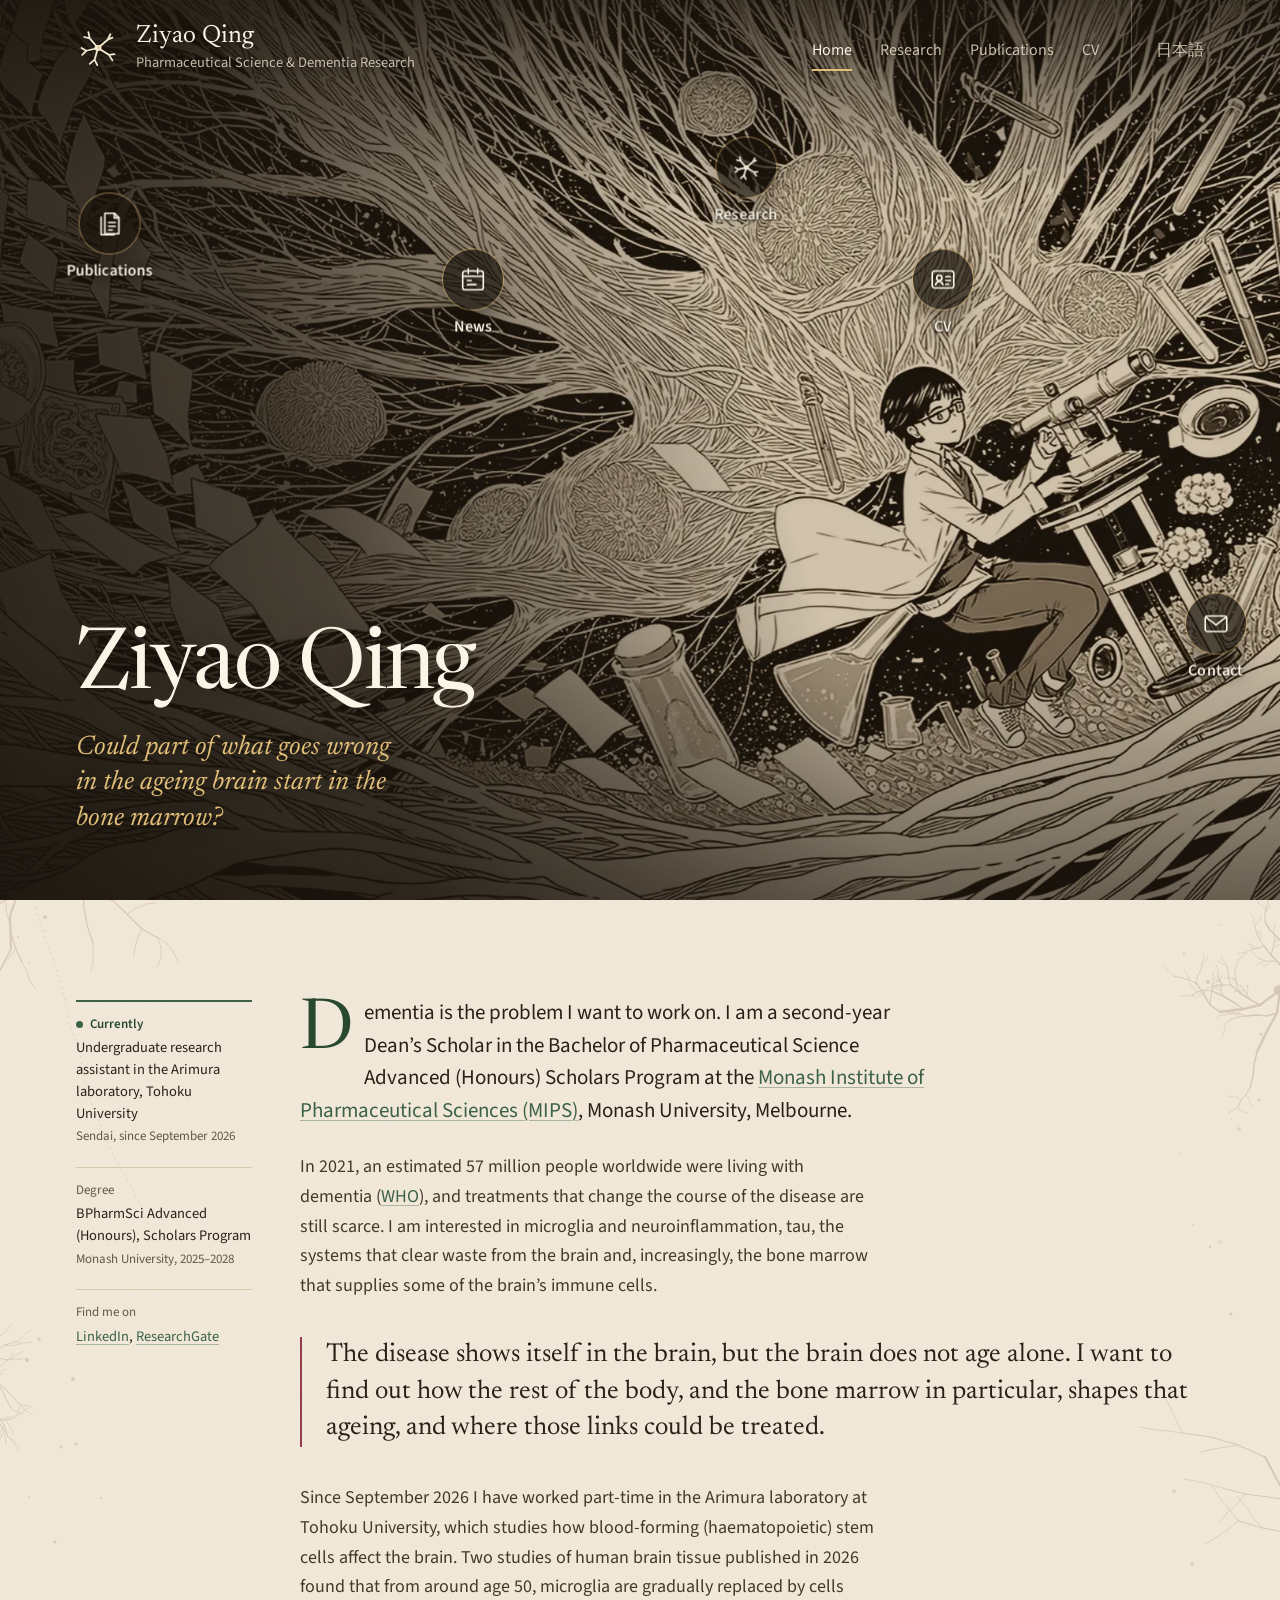
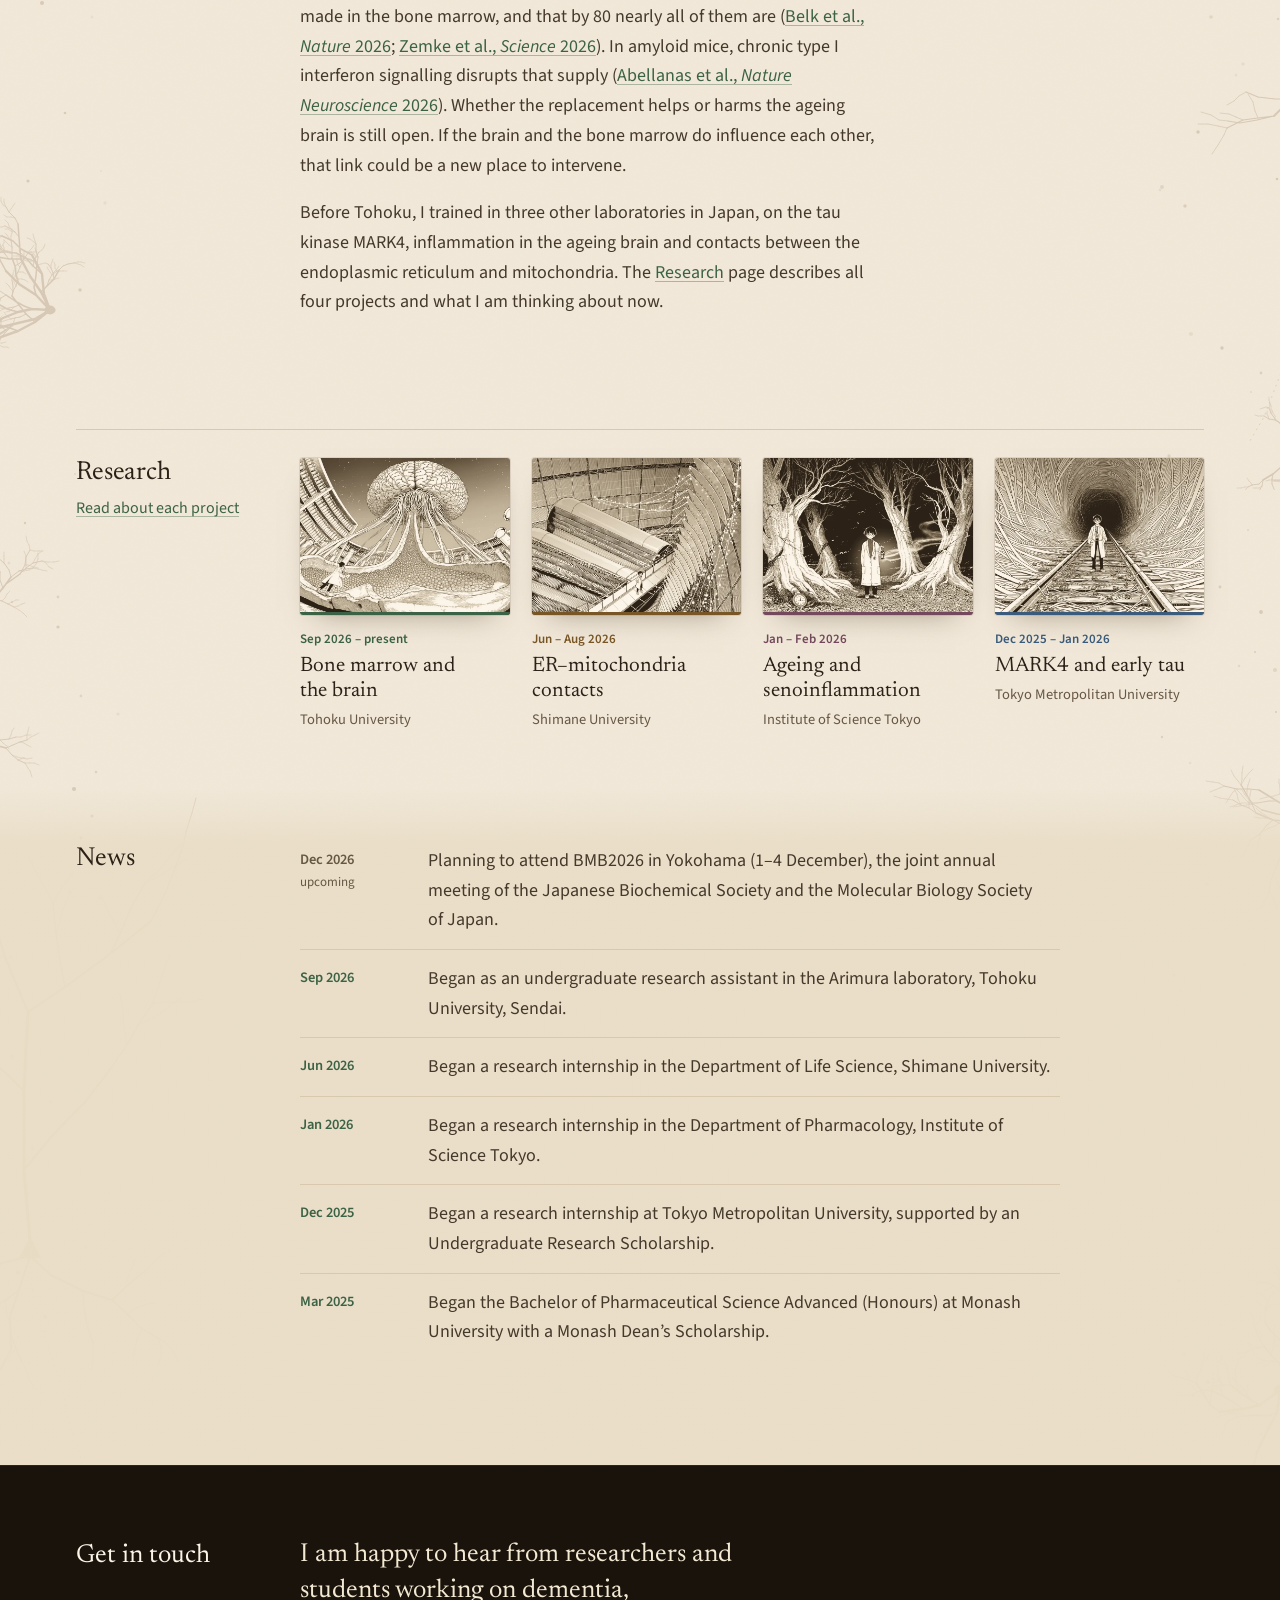
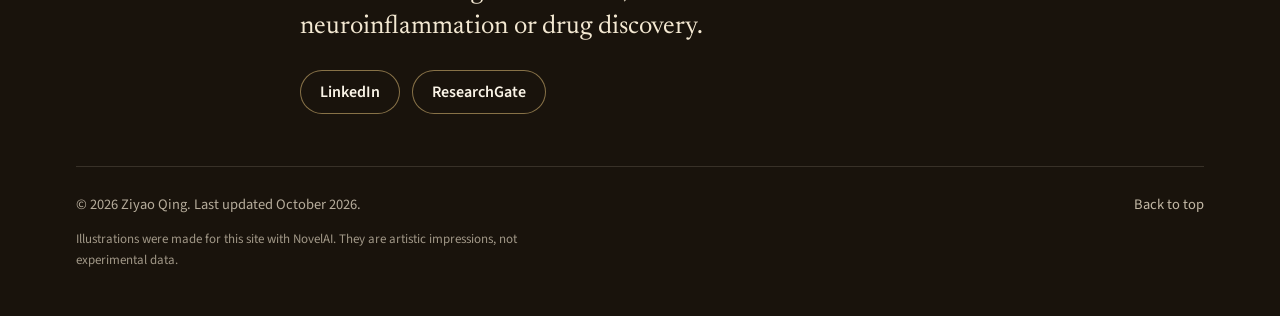
==== commit e87327de: "Add a Japanese version of the site under /ja/ - ja/index, research, publications and cv mirror the E" ====
--- a/index.html
+++ b/index.html
@@ -14,13 +14,16 @@
   <meta property="og:url" content="https://ziyaoqing.github.io/">
   <meta name="twitter:card" content="summary_large_image">
   <link rel="canonical" href="https://ziyaoqing.github.io/">
+  <link rel="alternate" hreflang="en" href="https://ziyaoqing.github.io/">
+  <link rel="alternate" hreflang="ja" href="https://ziyaoqing.github.io/ja/">
+  <link rel="alternate" hreflang="x-default" href="https://ziyaoqing.github.io/">
   <link rel="icon" type="image/svg+xml" href="images/microglia-glyph.svg">
   <link rel="alternate icon" type="image/png" href="images/favicon.png">
   <link rel="apple-touch-icon" href="images/apple-touch-icon.png">
   <link rel="preconnect" href="https://fonts.googleapis.com">
   <link rel="preconnect" href="https://fonts.gstatic.com" crossorigin>
   <link rel="stylesheet" href="https://fonts.googleapis.com/css2?family=Newsreader:ital,opsz,wght@0,6..72,400..600;1,6..72,400..500&family=Source+Sans+3:ital,wght@0,400..700;1,400..600&display=swap">
-  <link rel="stylesheet" href="style.css?v=20261027e">
+  <link rel="stylesheet" href="style.css?v=20261027f">
   <script type="application/ld+json">
   {
     "@context": "https://schema.org",
@@ -59,6 +62,7 @@
         <a href="research.html">Research</a>
         <a href="publications.html">Publications</a>
         <a href="cv.html">CV</a>
+        <a class="lang" href="ja/index.html" hreflang="ja" lang="ja">日本語</a>
       </nav>
     </div>
   </header>
--- a/style.css
+++ b/style.css
@@ -148,6 +148,9 @@
 nav a:hover, nav a.active { color: var(--cream-hi); }
 nav a:hover::after { background: rgb(var(--gold-rgb) / .5); }
 nav a.active::after { background: var(--gold); }
+nav a.lang { margin-left: 4px; padding-left: 24px; border-left: 1px solid rgb(var(--cream-rgb) / .28); }
+.hero-reading { margin: 0 0 10px; font-size: var(--fs-sm); letter-spacing: .06em; color: rgb(var(--cream-rgb) / .78);
+  text-shadow: 0 1px 10px rgb(var(--night-rgb) / .9); }
 .masthead :focus-visible, .hero :focus-visible, footer :focus-visible, .thread :focus-visible { outline-color: var(--gold); }
 
 /* ---------- page banner (inner pages) ---------- */
@@ -419,6 +422,40 @@
 footer .credit { margin: 12px 0 0; font-size: var(--fs-2xs); color: rgb(var(--cream-rgb) / .62); max-width: 90ch; }
 footer .credit a { color: rgb(var(--cream-rgb) / .75); }
 
+/* ---------- Japanese pages ----------
+   Same scale and palette. Japanese needs more leading, no synthetic
+   italics (the fallback fonts have none), proportional kana in display
+   sizes, and phrase-aware line breaks in headings. */
+:lang(ja) {
+  --serif: "Newsreader", "Noto Serif JP", "Noto Serif CJK JP", "Hiragino Mincho ProN", "Yu Mincho", serif;
+  --sans: "Source Sans 3", "Noto Sans JP", "Noto Sans CJK JP", "Hiragino Sans", "Yu Gothic", sans-serif;
+  --measure: 40em;
+}
+html:lang(ja) body { line-height: 1.9; }
+html:lang(ja) :is(h1, h2, h3, .site-name, .label-h, .tiles strong, .route b, .thesis, .colophon-text, .thread .content p, .hero-sub, .colophon-label, .print-name)
+  { font-feature-settings: "palt", "kern"; letter-spacing: .03em; font-weight: 500; }
+html:lang(ja) :is(h1, h2, h3, .hero-sub, .thesis, .facts dd, .tiles strong, .route b, .theme-topic strong) { word-break: auto-phrase; line-break: strict; }
+html:lang(ja) h1 { font-size: clamp(30px, 3.6vw, 42px); line-height: 1.3; letter-spacing: .04em; }
+html:lang(ja) h2 { line-height: 1.35; }
+html:lang(ja) h3 { line-height: 1.45; }
+html:lang(ja) .hero h1 { font-size: clamp(50px, 6vw, 86px); line-height: 1.1; letter-spacing: .1em; }
+html:lang(ja) .hero-sub { font-style: normal; font-size: clamp(18px, 1.8vw, 23px); line-height: 1.6; max-width: 26em; }
+html:lang(ja) .research-hero h1 { font-size: clamp(30px, 3.6vw, 44px); line-height: 1.4; letter-spacing: .04em; max-width: 19em; }
+html:lang(ja) .research-hero .lede, html:lang(ja) .intro-line, html:lang(ja) .intro-text .lead { line-height: 1.8; }
+html:lang(ja) .intro-text .lead::first-letter { float: none; font: inherit; padding: 0; color: inherit; }
+html:lang(ja) .thesis { font-size: clamp(19px, 1.9vw, 22px); line-height: 1.8; max-width: 30em; }
+html:lang(ja) .thread .content p { font-size: clamp(18px, 1.8vw, 21px); line-height: 1.85; max-width: 34em; }
+html:lang(ja) .colophon-text { font-size: clamp(19px, 1.9vw, 23px); line-height: 1.7; }
+html:lang(ja) :is(.pair .label, .theme > .label, .placeholder, .site-description) { font-style: normal; }
+html:lang(ja) .pair .label, html:lang(ja) .theme > .label { font-size: var(--fs-sm); letter-spacing: .06em; padding-top: 4px; }
+html:lang(ja) .theme h2 { font-size: clamp(26px, 3vw, 36px); line-height: 1.35; max-width: 20em; }
+html:lang(ja) .theme-meta .when, html:lang(ja) ul.news time, html:lang(ja) .cv-item .when, html:lang(ja) .tiles .when { letter-spacing: 0; }
+html:lang(ja) ul.news li { grid-template-columns: 112px 1fr; }
+html:lang(ja) .fig figcaption, html:lang(ja) .note, html:lang(ja) details.refs .refs-body, html:lang(ja) .interest-grid p { line-height: 1.75; }
+html:lang(ja) .facts dd { line-height: 1.6; }
+html:lang(ja) .route span:not(.dot) { letter-spacing: .02em; }
+html:lang(ja) em { font-style: italic; }   /* only Latin journal and gene names are emphasised */
+
 /* ---------- responsive ---------- */
 @media screen and (max-width: 1180px) {
   :root { --label: 150px; --gap: 36px; --fig: 340px; }
@@ -454,6 +491,10 @@
       linear-gradient(0deg, rgb(var(--night-rgb) / .96) 0%, rgb(var(--night-rgb) / .72) 34%, rgb(var(--night-rgb) / 0) 62%); }
   .hero-text { padding-bottom: 36px; }
   .hero h1 { font-size: 54px; }
+  html:lang(ja) .hero h1 { font-size: 46px; }
+  html:lang(ja) h1 { font-size: 28px; }
+  html:lang(ja) .research-hero h1 { font-size: 27px; }
+  nav a.lang { padding-left: 18px; }
   .hero-sub { font-size: 20px; }
   .hero + main.wrapper { padding-top: 52px; }
   .banner { height: 168px; }
@@ -526,6 +567,8 @@
 
   .print-head { display: block; margin: 0 0 6mm; padding-bottom: 3.5mm; border-bottom: 0.6pt solid var(--ink); }
   .print-name { margin: 0 0 1mm; font-family: var(--serif); font-size: 22pt; line-height: 1.1; color: var(--ink); }
+  html:lang(ja) body { line-height: 1.6; }
+  html:lang(ja) .print-name { font-size: 19pt; letter-spacing: .08em; }
   .print-links { display: flex; flex-wrap: wrap; gap: 0 6mm; margin: 0; font-size: 8.5pt; color: var(--muted); }
   .page-cv main > h1 { display: none; }
   .intro-line { max-width: none; font-size: 10.5pt; }
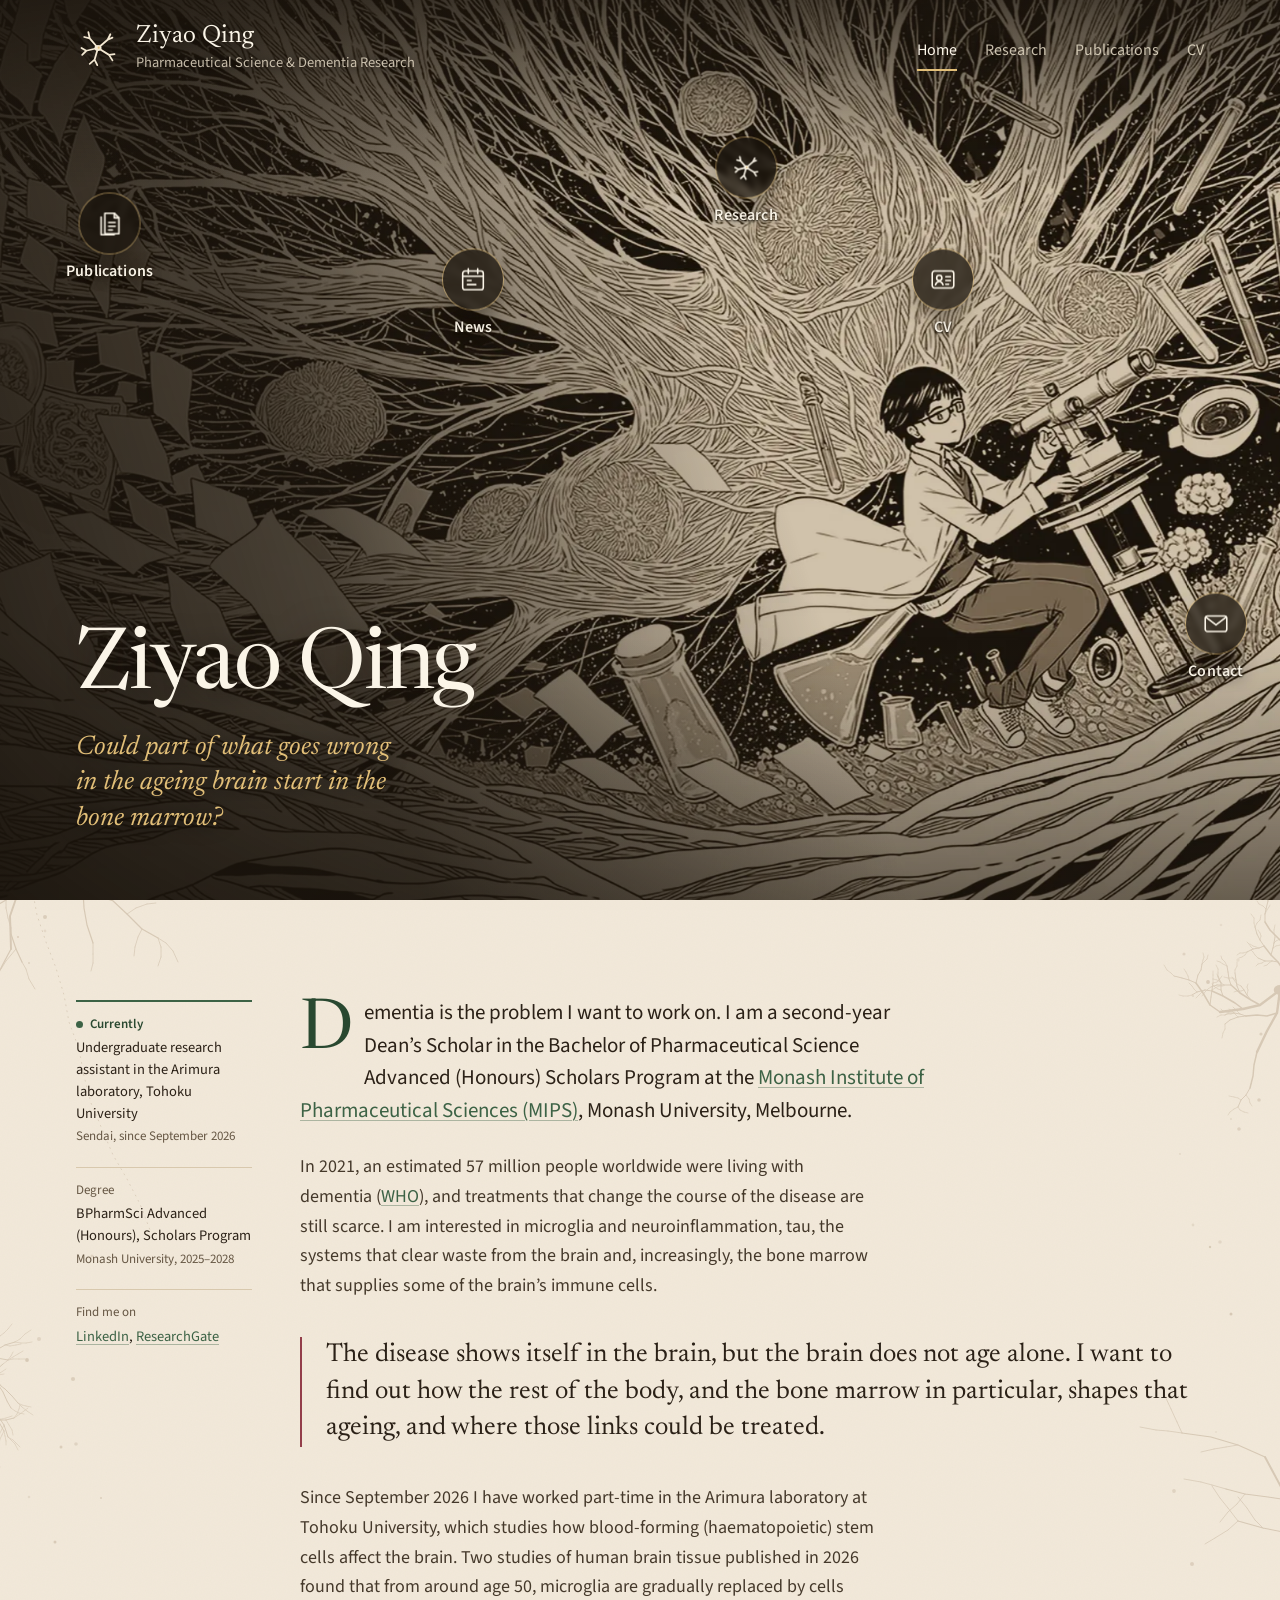
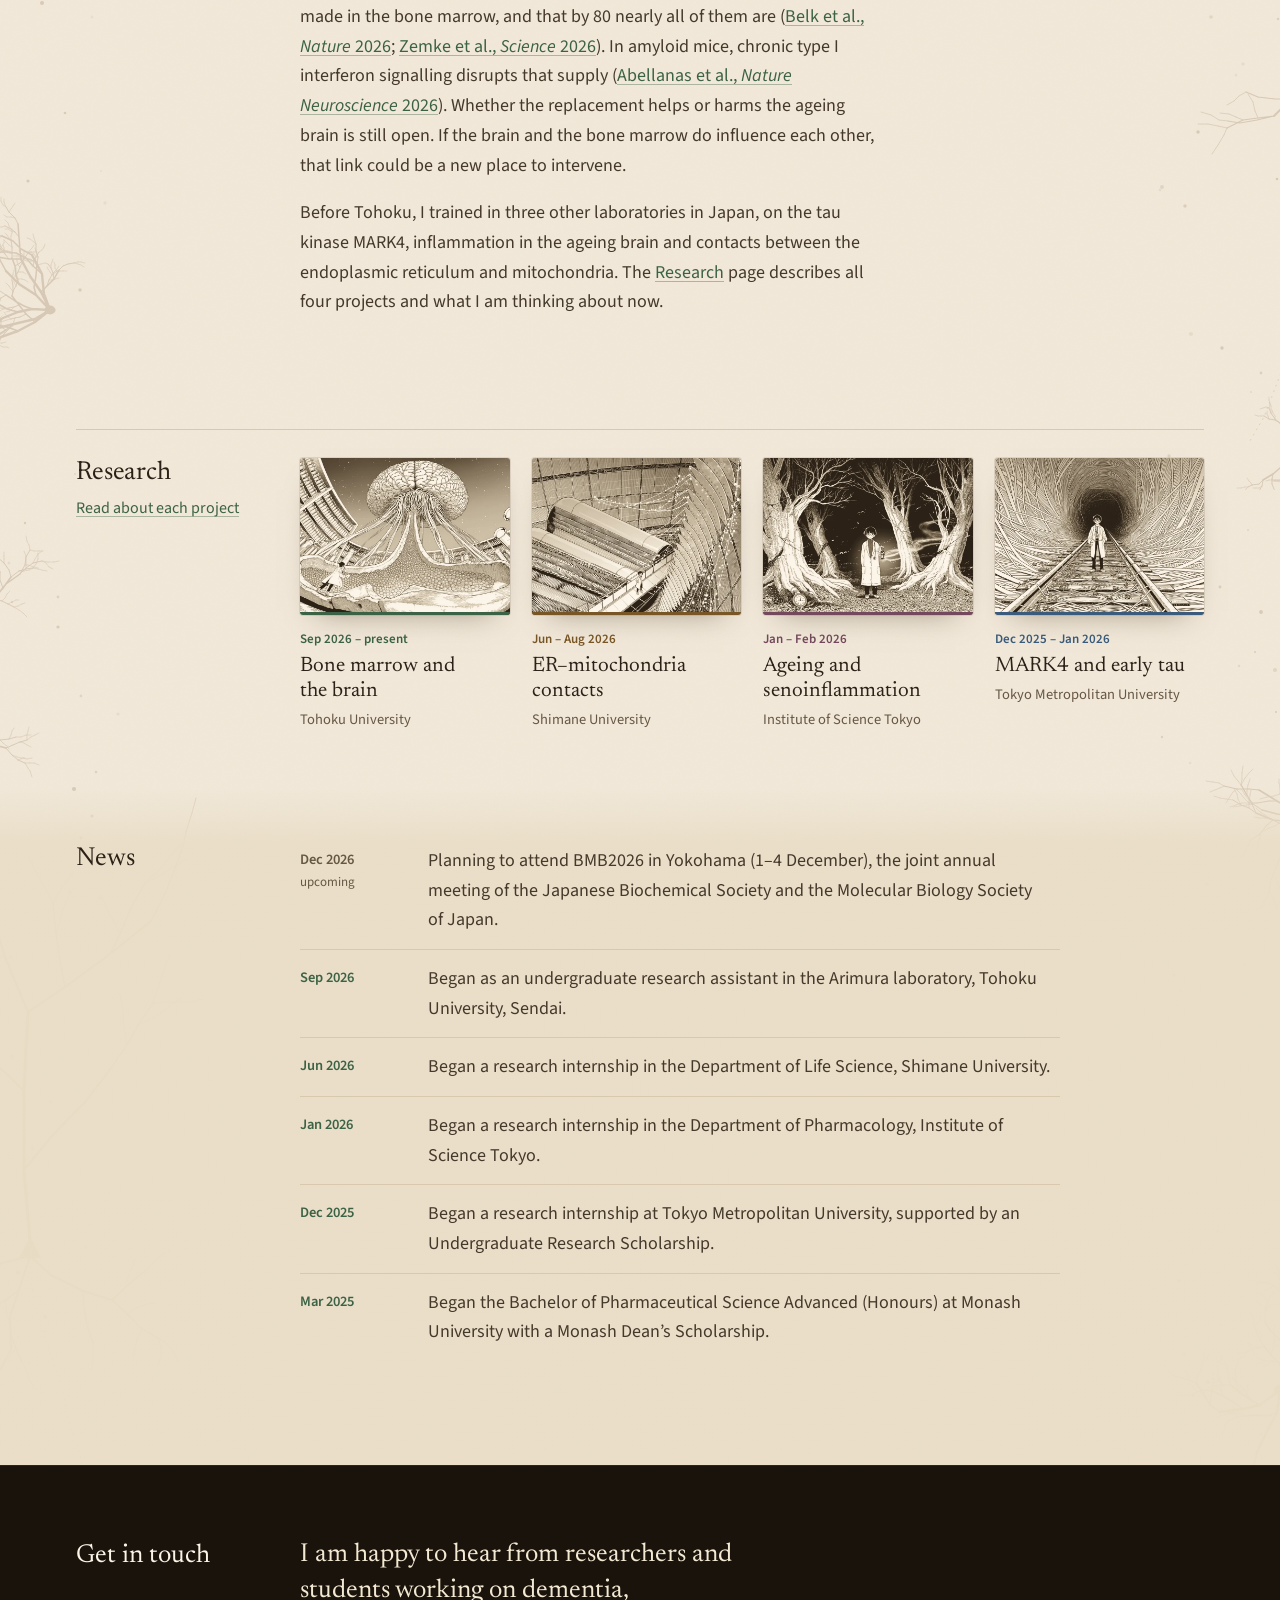
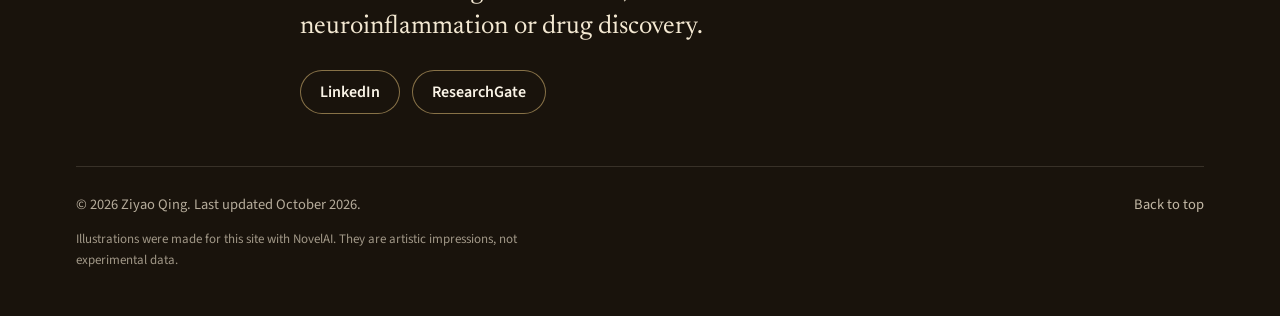
==== commit baa2298a: "Revert "Add a Japanese version of the site under /ja/" Back to the English-only site at the user's r" ====
--- a/index.html
+++ b/index.html
@@ -14,16 +14,13 @@
   <meta property="og:url" content="https://ziyaoqing.github.io/">
   <meta name="twitter:card" content="summary_large_image">
   <link rel="canonical" href="https://ziyaoqing.github.io/">
-  <link rel="alternate" hreflang="en" href="https://ziyaoqing.github.io/">
-  <link rel="alternate" hreflang="ja" href="https://ziyaoqing.github.io/ja/">
-  <link rel="alternate" hreflang="x-default" href="https://ziyaoqing.github.io/">
   <link rel="icon" type="image/svg+xml" href="images/microglia-glyph.svg">
   <link rel="alternate icon" type="image/png" href="images/favicon.png">
   <link rel="apple-touch-icon" href="images/apple-touch-icon.png">
   <link rel="preconnect" href="https://fonts.googleapis.com">
   <link rel="preconnect" href="https://fonts.gstatic.com" crossorigin>
   <link rel="stylesheet" href="https://fonts.googleapis.com/css2?family=Newsreader:ital,opsz,wght@0,6..72,400..600;1,6..72,400..500&family=Source+Sans+3:ital,wght@0,400..700;1,400..600&display=swap">
-  <link rel="stylesheet" href="style.css?v=20261027f">
+  <link rel="stylesheet" href="style.css?v=20261027e">
   <script type="application/ld+json">
   {
     "@context": "https://schema.org",
@@ -62,7 +59,6 @@
         <a href="research.html">Research</a>
         <a href="publications.html">Publications</a>
         <a href="cv.html">CV</a>
-        <a class="lang" href="ja/index.html" hreflang="ja" lang="ja">日本語</a>
       </nav>
     </div>
   </header>
--- a/style.css
+++ b/style.css
@@ -148,9 +148,6 @@
 nav a:hover, nav a.active { color: var(--cream-hi); }
 nav a:hover::after { background: rgb(var(--gold-rgb) / .5); }
 nav a.active::after { background: var(--gold); }
-nav a.lang { margin-left: 4px; padding-left: 24px; border-left: 1px solid rgb(var(--cream-rgb) / .28); }
-.hero-reading { margin: 0 0 10px; font-size: var(--fs-sm); letter-spacing: .06em; color: rgb(var(--cream-rgb) / .78);
-  text-shadow: 0 1px 10px rgb(var(--night-rgb) / .9); }
 .masthead :focus-visible, .hero :focus-visible, footer :focus-visible, .thread :focus-visible { outline-color: var(--gold); }
 
 /* ---------- page banner (inner pages) ---------- */
@@ -422,40 +419,6 @@
 footer .credit { margin: 12px 0 0; font-size: var(--fs-2xs); color: rgb(var(--cream-rgb) / .62); max-width: 90ch; }
 footer .credit a { color: rgb(var(--cream-rgb) / .75); }
 
-/* ---------- Japanese pages ----------
-   Same scale and palette. Japanese needs more leading, no synthetic
-   italics (the fallback fonts have none), proportional kana in display
-   sizes, and phrase-aware line breaks in headings. */
-:lang(ja) {
-  --serif: "Newsreader", "Noto Serif JP", "Noto Serif CJK JP", "Hiragino Mincho ProN", "Yu Mincho", serif;
-  --sans: "Source Sans 3", "Noto Sans JP", "Noto Sans CJK JP", "Hiragino Sans", "Yu Gothic", sans-serif;
-  --measure: 40em;
-}
-html:lang(ja) body { line-height: 1.9; }
-html:lang(ja) :is(h1, h2, h3, .site-name, .label-h, .tiles strong, .route b, .thesis, .colophon-text, .thread .content p, .hero-sub, .colophon-label, .print-name)
-  { font-feature-settings: "palt", "kern"; letter-spacing: .03em; font-weight: 500; }
-html:lang(ja) :is(h1, h2, h3, .hero-sub, .thesis, .facts dd, .tiles strong, .route b, .theme-topic strong) { word-break: auto-phrase; line-break: strict; }
-html:lang(ja) h1 { font-size: clamp(30px, 3.6vw, 42px); line-height: 1.3; letter-spacing: .04em; }
-html:lang(ja) h2 { line-height: 1.35; }
-html:lang(ja) h3 { line-height: 1.45; }
-html:lang(ja) .hero h1 { font-size: clamp(50px, 6vw, 86px); line-height: 1.1; letter-spacing: .1em; }
-html:lang(ja) .hero-sub { font-style: normal; font-size: clamp(18px, 1.8vw, 23px); line-height: 1.6; max-width: 26em; }
-html:lang(ja) .research-hero h1 { font-size: clamp(30px, 3.6vw, 44px); line-height: 1.4; letter-spacing: .04em; max-width: 19em; }
-html:lang(ja) .research-hero .lede, html:lang(ja) .intro-line, html:lang(ja) .intro-text .lead { line-height: 1.8; }
-html:lang(ja) .intro-text .lead::first-letter { float: none; font: inherit; padding: 0; color: inherit; }
-html:lang(ja) .thesis { font-size: clamp(19px, 1.9vw, 22px); line-height: 1.8; max-width: 30em; }
-html:lang(ja) .thread .content p { font-size: clamp(18px, 1.8vw, 21px); line-height: 1.85; max-width: 34em; }
-html:lang(ja) .colophon-text { font-size: clamp(19px, 1.9vw, 23px); line-height: 1.7; }
-html:lang(ja) :is(.pair .label, .theme > .label, .placeholder, .site-description) { font-style: normal; }
-html:lang(ja) .pair .label, html:lang(ja) .theme > .label { font-size: var(--fs-sm); letter-spacing: .06em; padding-top: 4px; }
-html:lang(ja) .theme h2 { font-size: clamp(26px, 3vw, 36px); line-height: 1.35; max-width: 20em; }
-html:lang(ja) .theme-meta .when, html:lang(ja) ul.news time, html:lang(ja) .cv-item .when, html:lang(ja) .tiles .when { letter-spacing: 0; }
-html:lang(ja) ul.news li { grid-template-columns: 112px 1fr; }
-html:lang(ja) .fig figcaption, html:lang(ja) .note, html:lang(ja) details.refs .refs-body, html:lang(ja) .interest-grid p { line-height: 1.75; }
-html:lang(ja) .facts dd { line-height: 1.6; }
-html:lang(ja) .route span:not(.dot) { letter-spacing: .02em; }
-html:lang(ja) em { font-style: italic; }   /* only Latin journal and gene names are emphasised */
-
 /* ---------- responsive ---------- */
 @media screen and (max-width: 1180px) {
   :root { --label: 150px; --gap: 36px; --fig: 340px; }
@@ -491,10 +454,6 @@
       linear-gradient(0deg, rgb(var(--night-rgb) / .96) 0%, rgb(var(--night-rgb) / .72) 34%, rgb(var(--night-rgb) / 0) 62%); }
   .hero-text { padding-bottom: 36px; }
   .hero h1 { font-size: 54px; }
-  html:lang(ja) .hero h1 { font-size: 46px; }
-  html:lang(ja) h1 { font-size: 28px; }
-  html:lang(ja) .research-hero h1 { font-size: 27px; }
-  nav a.lang { padding-left: 18px; }
   .hero-sub { font-size: 20px; }
   .hero + main.wrapper { padding-top: 52px; }
   .banner { height: 168px; }
@@ -567,8 +526,6 @@
 
   .print-head { display: block; margin: 0 0 6mm; padding-bottom: 3.5mm; border-bottom: 0.6pt solid var(--ink); }
   .print-name { margin: 0 0 1mm; font-family: var(--serif); font-size: 22pt; line-height: 1.1; color: var(--ink); }
-  html:lang(ja) body { line-height: 1.6; }
-  html:lang(ja) .print-name { font-size: 19pt; letter-spacing: .08em; }
   .print-links { display: flex; flex-wrap: wrap; gap: 0 6mm; margin: 0; font-size: 8.5pt; color: var(--muted); }
   .page-cv main > h1 { display: none; }
   .intro-line { max-width: none; font-size: 10.5pt; }
